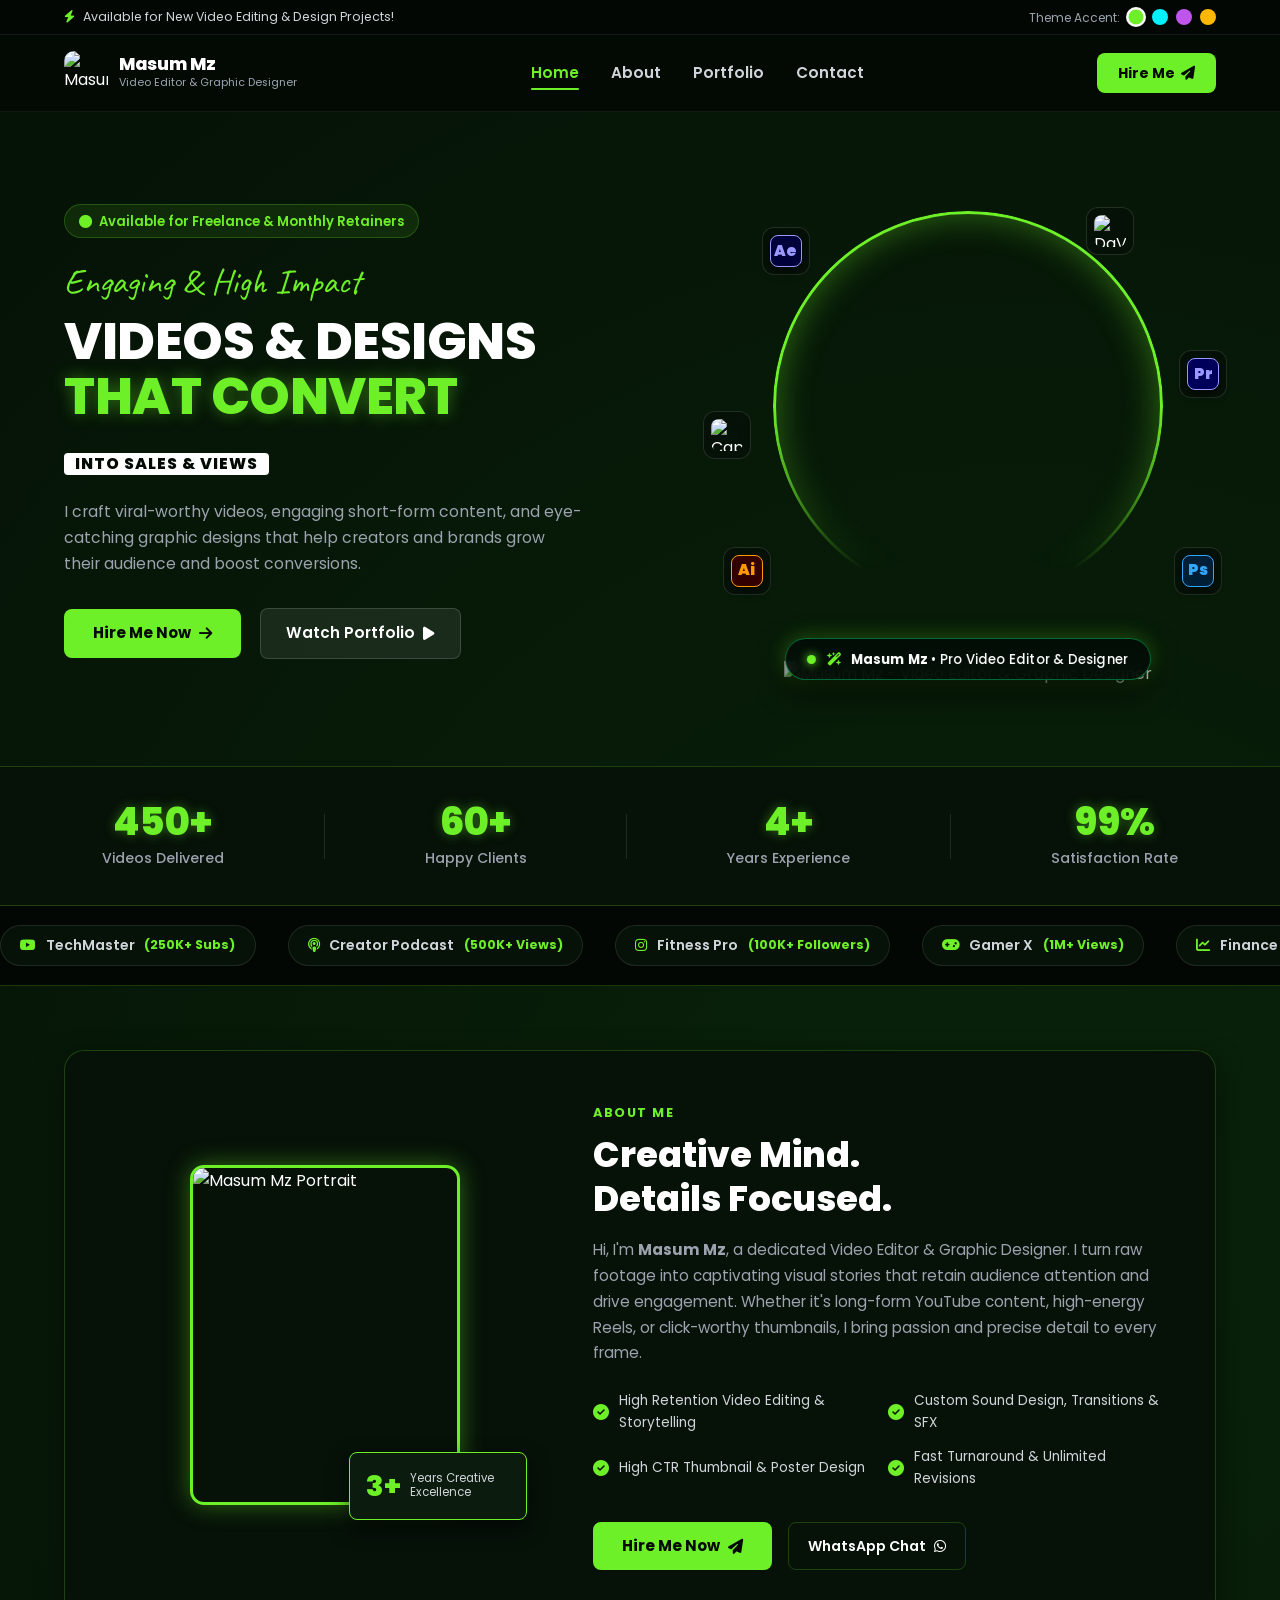
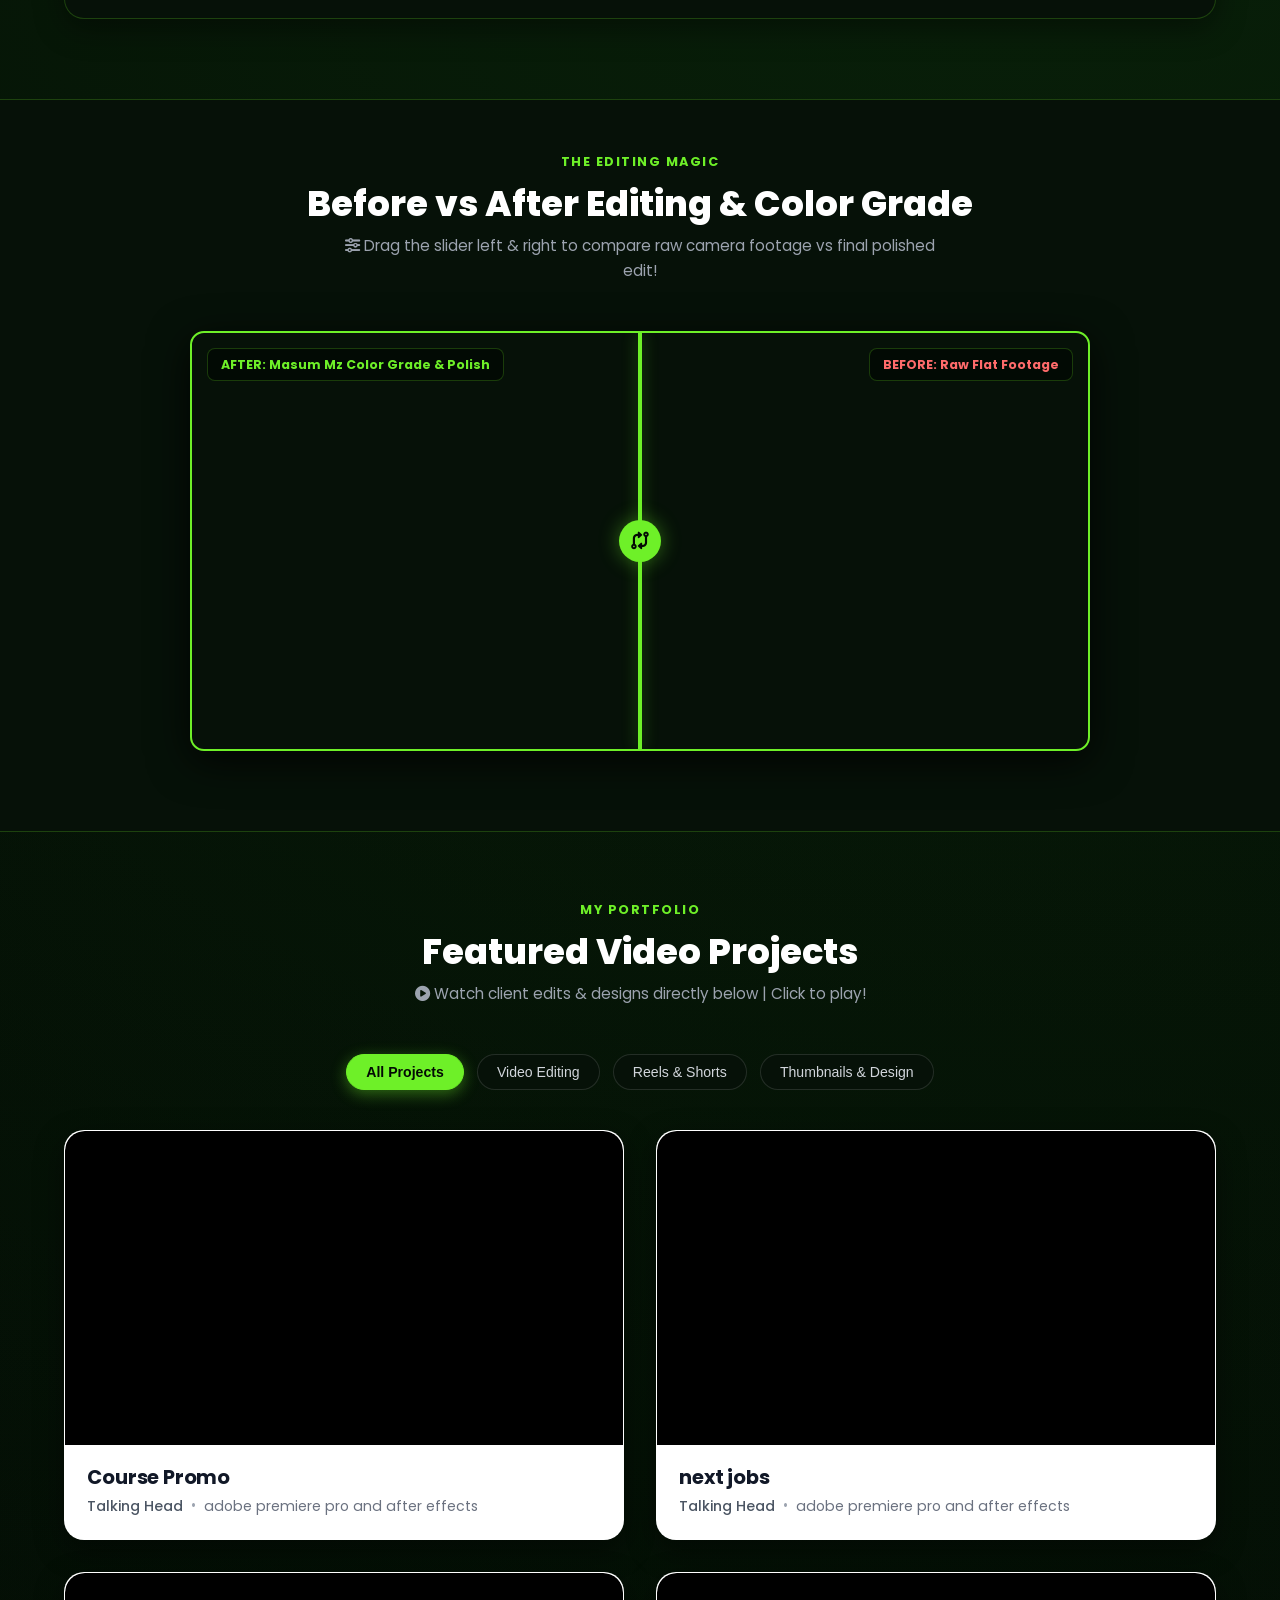
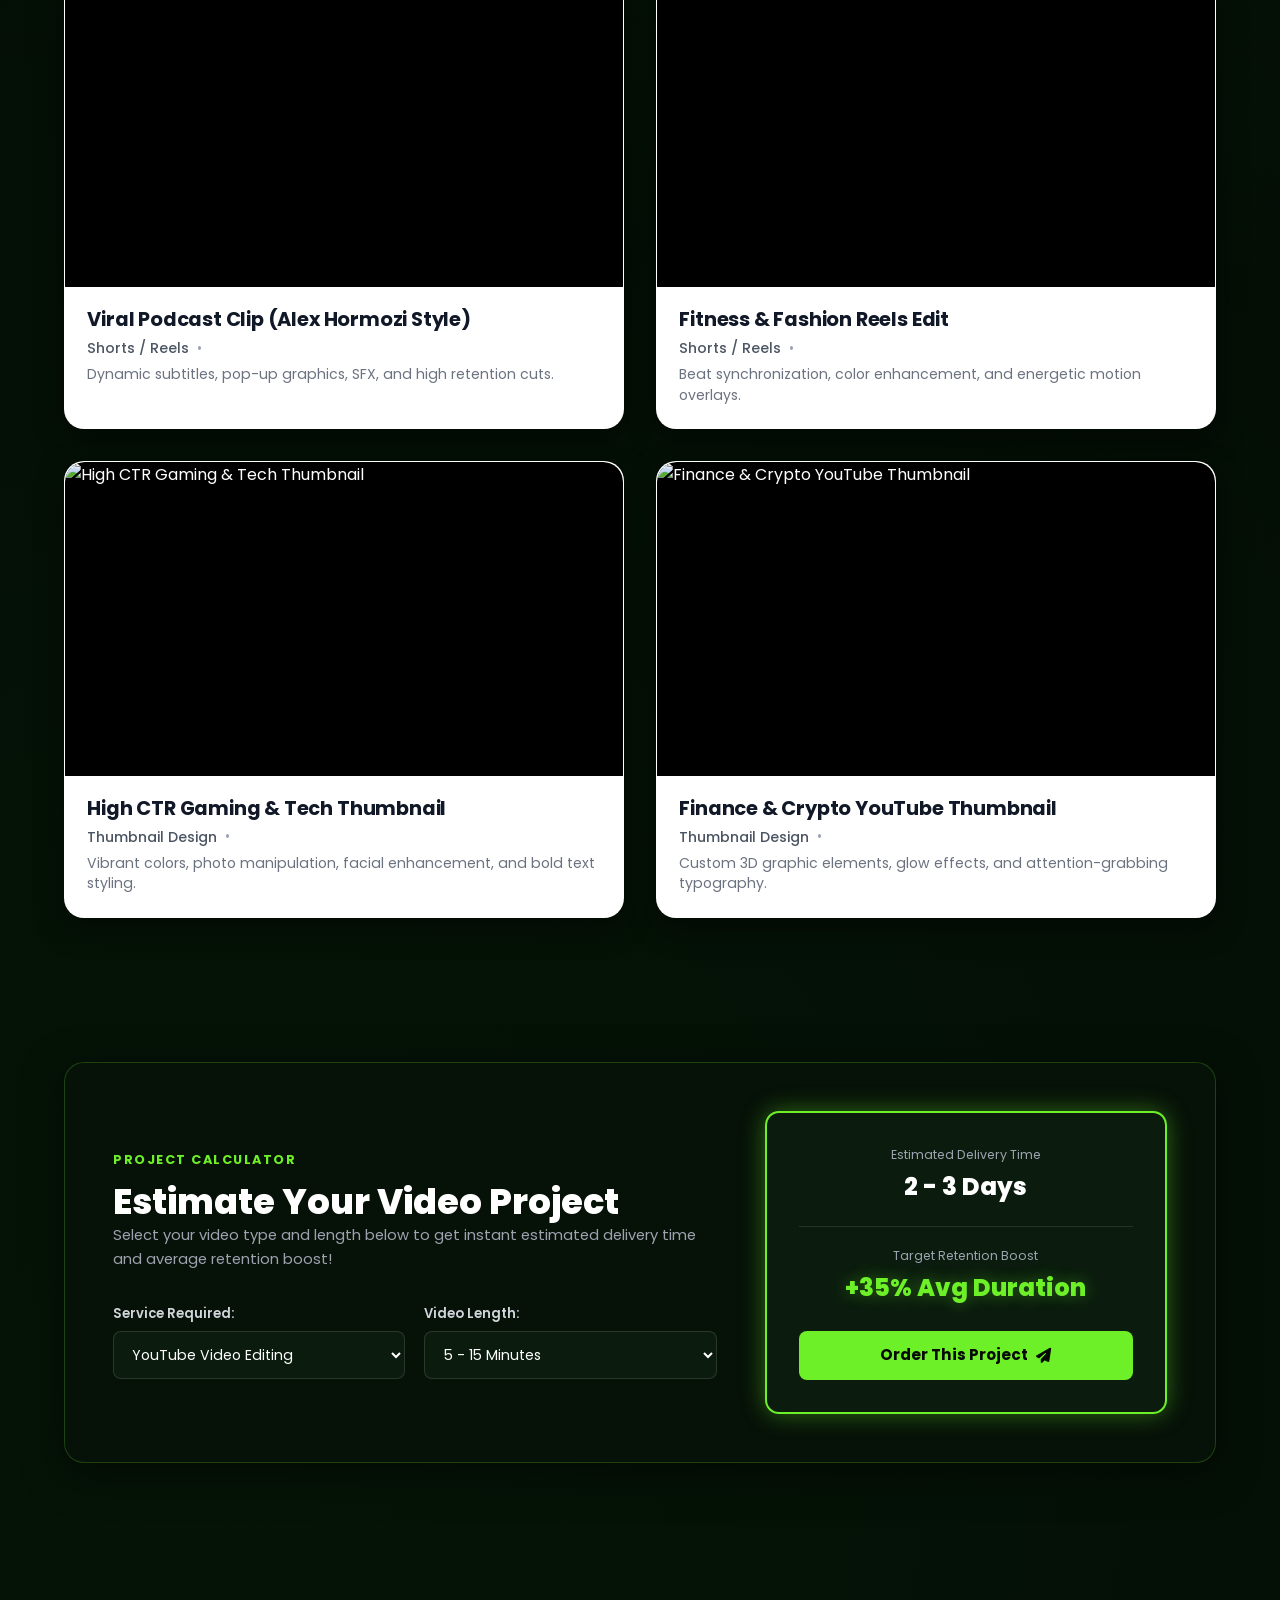
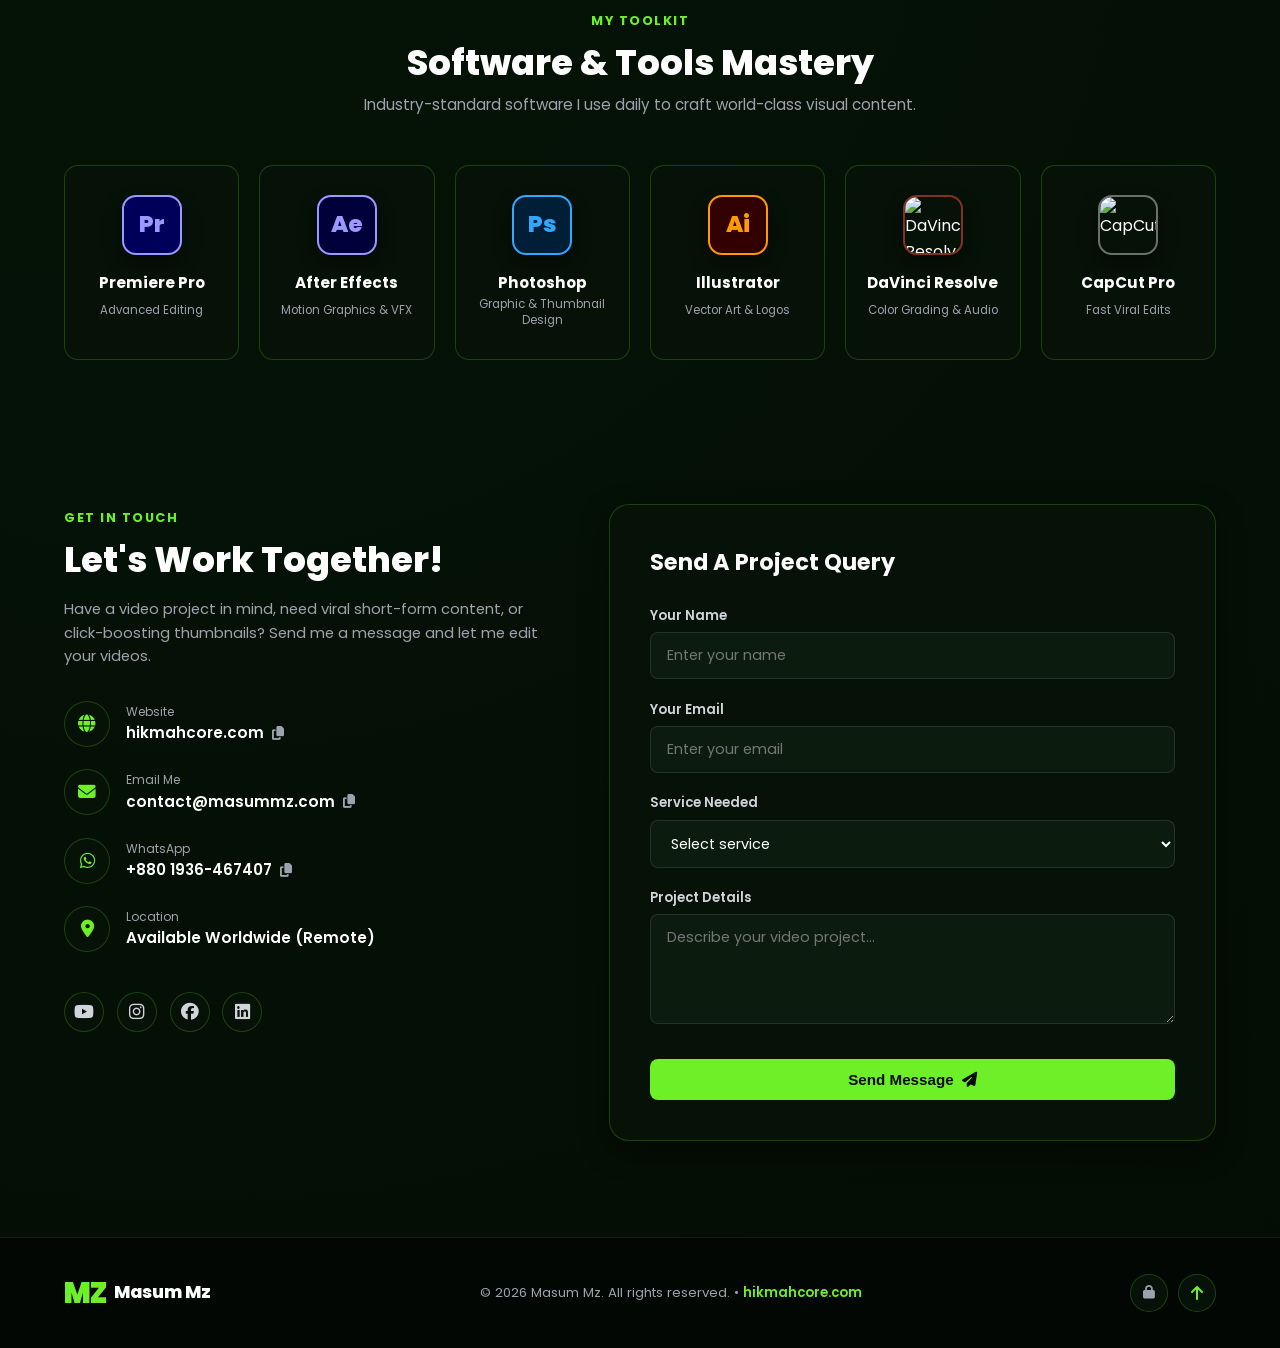
==== public/index.html @ 0ebc9f03 "update(stats): update counter metrics to 450+ videos, 60+ clients, and 4+ years experience" ====
<!DOCTYPE html>
<html lang="en">
<head>
  <meta charset="UTF-8">
  <meta name="viewport" content="width=device-width, initial-scale=1.0">
  <meta name="description" content="Masum Mz - Professional Video Editor & Graphic Designer. High retention YouTube edits, viral Reels & Shorts, Motion Graphics, and High CTR Thumbnails.">
  <meta name="keywords" content="Masum Mz, Video Editor, Graphic Designer, YouTube Video Editing, Reels Editor, Motion Graphics, Thumbnail Design">
  <meta name="author" content="Masum Mz">

  <!-- Open Graph Meta Tags -->
  <link rel="canonical" href="https://hikmahcore.com/">
  <meta property="og:url" content="https://hikmahcore.com/">
  <meta property="og:type" content="website">
  <meta property="og:title" content="Masum Mz | Video Editor & Graphic Designer">
  <meta property="og:description" content="Engaging videos and high-converting designs that boost views and sales. Explore portfolio & hire Masum Mz.">
  <meta property="og:image" content="assets/Website cover photo.jpg">

  <title>Masum Mz | Video Editor & Graphic Designer Portfolio</title>
  <link rel="stylesheet" href="style.css">
  <link rel="stylesheet" href="https://cdn.jsdelivr.net/npm/@fortawesome/fontawesome-free@6.5.1/css/all.min.css">
  <link href="https://fonts.googleapis.com/css2?family=Poppins:wght@300;400;500;600;700;800;900&family=Caveat:wght@600;700&display=swap" rel="stylesheet">
</head>
<body>

  <!-- Top Accent Bar -->
  <div class="top-bar">
    <div class="top-container">
      <span class="top-announcement"><i class="fa-solid fa-bolt"></i> Available for New Video Editing & Design Projects!</span>
      <div class="theme-switcher">
        <span class="theme-label">Theme Accent:</span>
        <button class="theme-dot dot-green active" data-color="green" title="Neon Green"></button>
        <button class="theme-dot dot-cyan" data-color="cyan" title="Cyber Cyan"></button>
        <button class="theme-dot dot-purple" data-color="purple" title="Electric Purple"></button>
        <button class="theme-dot dot-amber" data-color="amber" title="Sunset Gold"></button>
      </div>
    </div>
  </div>

  <!-- Sleek Navigation Bar -->
  <header class="navbar">
    <div class="nav-container">
      <a href="#home" class="logo">
        <img src="assets/Mz Logo 02.png" alt="Masum Mz Logo" class="brand-logo-img">
        <div class="logo-text">
          <span class="brand-name">Masum Mz</span>
          <span class="brand-tag">Video Editor & Graphic Designer</span>
        </div>
      </a>

      <button class="menu-toggle" id="menuToggle" aria-label="Toggle navigation menu">
        <i class="fa-solid fa-bars"></i>
      </button>

      <!-- Navigation Menu Links -->
      <nav class="nav-links" id="navLinks">
        <a href="#home" class="active">Home</a>
        <a href="#about">About</a>
        <a href="#portfolio">Portfolio</a>
        <a href="#contact">Contact</a>
        <a href="#contact" class="hire-btn mobile-hire-btn">Hire Me <i class="fa-solid fa-paper-plane"></i></a>
      </nav>

      <a href="#contact" class="hire-btn desktop-hire-btn">Hire Me <i class="fa-solid fa-paper-plane"></i></a>
    </div>
  </header>

  <!-- Hero Section -->
  <section class="hero" id="home">
    <div class="hero-container">
      <div class="hero-left">
        <div class="hero-badge">
          <i class="fa-solid fa-circle"></i> Available for Freelance & Monthly Retainers
        </div>
        <span class="cursive-sub">Engaging & High Impact</span>
        <h1 class="hero-title">
          VIDEOS & DESIGNS<br>
          <span class="highlight">THAT CONVERT</span><br>
          <span class="sub-badge">INTO SALES & VIEWS</span>
        </h1>
        <p class="hero-desc">
          I craft viral-worthy videos, engaging short-form content, and eye-catching graphic designs that help creators and brands grow their audience and boost conversions.
        </p>

        <div class="hero-cta">
          <a href="#contact" class="primary-btn">Hire Me Now <i class="fa-solid fa-arrow-right"></i></a>
          <a href="#portfolio" class="secondary-btn">Watch Portfolio <i class="fa-solid fa-play"></i></a>
        </div>
      </div>

      <div class="hero-right">
        <div class="hero-img-wrapper">
          <div class="glow-circle"></div>
          <img src="assets/Cover png.png" alt="Masum Mz - Video Editor & Graphic Designer" class="hero-img">

          <!-- Floating Software Icons / Logos -->
          <div class="float-icon icon-pr" title="Adobe Premiere Pro">
            <span class="software-badge badge-pr">Pr</span>
          </div>
          <div class="float-icon icon-ae" title="Adobe After Effects">
            <span class="software-badge badge-ae">Ae</span>
          </div>
          <div class="float-icon icon-ps" title="Adobe Photoshop">
            <span class="software-badge badge-ps">Ps</span>
          </div>
          <div class="float-icon icon-ai" title="Adobe Illustrator">
            <span class="software-badge badge-ai">Ai</span>
          </div>
          <div class="float-icon icon-dv" title="DaVinci Resolve">
            <img src="assets/Da vinci resolve.png" alt="DaVinci Resolve" class="software-logo-img">
          </div>
          <div class="float-icon icon-capcut" title="CapCut Pro">
            <img src="assets/Capcut.png" alt="CapCut" class="software-logo-img">
          </div>

          <!-- Floating Identity / Trust Pill Badge -->
          <div class="hero-floating-pill">
            <span class="live-dot"></span>
            <span class="pill-text"><i class="fa-solid fa-wand-magic-sparkles"></i> <strong>Masum Mz</strong> &bull; Pro Video Editor & Designer</span>
          </div>
        </div>
      </div>
    </div>
  </section>

  <!-- Stats Counter Bar (Re-triggers on scroll) -->
  <section class="stats-bar">
    <div class="stats-container">
      <div class="stat-item">
        <h3 class="stat-number" data-target="450" data-suffix="+">450+</h3>
        <p class="stat-label">Videos Delivered</p>
      </div>
      <div class="stat-divider"></div>
      <div class="stat-item">
        <h3 class="stat-number" data-target="60" data-suffix="+">60+</h3>
        <p class="stat-label">Happy Clients</p>
      </div>
      <div class="stat-divider"></div>
      <div class="stat-item">
        <h3 class="stat-number" data-target="4" data-suffix="+">4+</h3>
        <p class="stat-label">Years Experience</p>
      </div>
      <div class="stat-divider"></div>
      <div class="stat-item">
        <h3 class="stat-number" data-target="99" data-suffix="%">99%</h3>
        <p class="stat-label">Satisfaction Rate</p>
      </div>
    </div>
  </section>

  <!-- Infinite Client Brand Marquee -->
  <section class="brand-marquee-section">
    <div class="marquee-track">
      <div class="marquee-content">
        <div class="brand-pill"><i class="fa-brands fa-youtube"></i> TechMaster <span>(250K+ Subs)</span></div>
        <div class="brand-pill"><i class="fa-solid fa-podcast"></i> Creator Podcast <span>(500K+ Views)</span></div>
        <div class="brand-pill"><i class="fa-brands fa-instagram"></i> Fitness Pro <span>(100K+ Followers)</span></div>
        <div class="brand-pill"><i class="fa-solid fa-gamepad"></i> Gamer X <span>(1M+ Views)</span></div>
        <div class="brand-pill"><i class="fa-solid fa-chart-line"></i> Finance Daily <span>(150K+ Subs)</span></div>
        <div class="brand-pill"><i class="fa-solid fa-building"></i> Brand Commercials <span>(50+ Projects)</span></div>
      </div>
      <div class="marquee-content" aria-hidden="true">
        <div class="brand-pill"><i class="fa-brands fa-youtube"></i> TechMaster <span>(250K+ Subs)</span></div>
        <div class="brand-pill"><i class="fa-solid fa-podcast"></i> Creator Podcast <span>(500K+ Views)</span></div>
        <div class="brand-pill"><i class="fa-brands fa-instagram"></i> Fitness Pro <span>(100K+ Followers)</span></div>
        <div class="brand-pill"><i class="fa-solid fa-gamepad"></i> Gamer X <span>(1M+ Views)</span></div>
        <div class="brand-pill"><i class="fa-solid fa-chart-line"></i> Finance Daily <span>(150K+ Subs)</span></div>
        <div class="brand-pill"><i class="fa-solid fa-building"></i> Brand Commercials <span>(50+ Projects)</span></div>
      </div>
    </div>
  </section>

  <!-- About Section -->
  <section class="about-section" id="about">
    <div class="section-container">
      <div class="about-grid">
        <div class="about-img-box">
          <div class="about-img-frame">
            <img src="assets/your-portrait.jpg" alt="Masum Mz Portrait">
          </div>
          <div class="experience-badge">
            <span class="exp-years">3+</span>
            <span class="exp-text">Years Creative Excellence</span>
          </div>
        </div>

        <div class="about-info">
          <span class="card-badge">ABOUT ME</span>
          <h2 class="section-title">Creative Mind.<br><span class="highlight-text">Details Focused.</span></h2>
          <p class="about-text">
            Hi, I'm <strong>Masum Mz</strong>, a dedicated Video Editor & Graphic Designer. I turn raw footage into captivating visual stories that retain audience attention and drive engagement. Whether it's long-form YouTube content, high-energy Reels, or click-worthy thumbnails, I bring passion and precise detail to every frame.
          </p>

          <div class="about-highlights">
            <div class="highlight-item">
              <i class="fa-solid fa-circle-check"></i>
              <span>High Retention Video Editing & Storytelling</span>
            </div>
            <div class="highlight-item">
              <i class="fa-solid fa-circle-check"></i>
              <span>Custom Sound Design, Transitions & SFX</span>
            </div>
            <div class="highlight-item">
              <i class="fa-solid fa-circle-check"></i>
              <span>High CTR Thumbnail & Poster Design</span>
            </div>
            <div class="highlight-item">
              <i class="fa-solid fa-circle-check"></i>
              <span>Fast Turnaround & Unlimited Revisions</span>
            </div>
          </div>

          <div class="about-actions">
            <a href="#contact" class="primary-btn">Hire Me Now <i class="fa-solid fa-paper-plane"></i></a>
            <a href="https://wa.me/8801936467407?text=Hello%20Masum%20Mz,%20I%20want%20to%20discuss%20a%20video%20project" target="_blank" class="outline-btn">WhatsApp Chat <i class="fa-brands fa-whatsapp"></i></a>
          </div>
        </div>
      </div>
    </div>
  </section>

  <!-- Before vs After Interactive Color Grading Slider -->
  <section class="ba-section" id="before-after">
    <div class="section-container">
      <div class="section-header text-center">
        <span class="card-badge">THE EDITING MAGIC</span>
        <h2 class="section-title">Before vs After Editing & Color Grade</h2>
        <p class="section-subtitle">
          <i class="fa-solid fa-sliders"></i> Drag the slider left & right to compare raw camera footage vs final polished edit!
        </p>
      </div>

      <div class="ba-comparison-wrapper">
        <div class="ba-card">
          <!-- Layer 1: BEFORE (Raw Dull Footage) -->
          <div class="ba-layer ba-before-layer">
            <video src="https://assets.mixkit.co/videos/preview/mixkit-working-on-a-video-editing-software-41618-large.mp4" autoplay loop muted playsinline class="ba-video raw-filter"></video>
            <span class="ba-label label-before">BEFORE: Raw Flat Footage</span>
          </div>

          <!-- Layer 2: AFTER (Granded & SFX Enhanced) -->
          <div class="ba-layer ba-after-layer" id="baAfterLayer">
            <video src="https://assets.mixkit.co/videos/preview/mixkit-working-on-a-video-editing-software-41618-large.mp4" autoplay loop muted playsinline class="ba-video vivid-filter"></video>
            <span class="ba-label label-after">AFTER: Masum Mz Color Grade & Polish</span>
          </div>

          <!-- Slider Controls -->
          <div class="ba-handle" id="baHandle">
            <div class="ba-line"></div>
            <div class="ba-circle"><i class="fa-solid fa-code-compare"></i></div>
          </div>
          <input type="range" min="0" max="100" value="50" class="ba-slider-input" id="baSlider" aria-label="Before and After comparison slider">
        </div>
      </div>
    </div>
  </section>


  <!-- Portfolio Section -->
  <section class="portfolio-section" id="portfolio">
    <div class="section-container">
      <div class="section-header text-center">
        <span class="card-badge">MY PORTFOLIO</span>
        <h2 class="section-title">Featured Video Projects</h2>
        <p class="section-subtitle">
          <i class="fa-solid fa-circle-play"></i> Watch client edits & designs directly below | Click to play!
        </p>
      </div>

      <!-- Category Filter Buttons -->
      <div class="filter-container">
        <button class="filter-btn active" data-filter="all">All Projects</button>
        <button class="filter-btn" data-filter="video">Video Editing</button>
        <button class="filter-btn" data-filter="shorts">Reels & Shorts</button>
        <button class="filter-btn" data-filter="thumbnail">Thumbnails & Design</button>
      </div>

      <!-- Portfolio Grid -->
      <div class="portfolio-grid">
        <div class="portfolio-card" data-category="video" data-id="proj_1" data-media-type="video">
          <div class="portfolio-media">
            <iframe src="https://www.youtube.com/embed/ScMzIvxBSi4?rel=0" title="Course Promo" frameborder="0" allow="accelerometer; autoplay; clipboard-write; encrypted-media; gyroscope; picture-in-picture; web-share" allowfullscreen loading="lazy"></iframe>
          </div>
          <div class="portfolio-info">
            <h3>Course Promo</h3>
            <p class="portfolio-meta"><span class="meta-cat">Talking Head</span> <span class="meta-dot">•</span> <span class="meta-desc">adobe premiere pro and after effects</span></p>
          </div>
        </div>

        <div class="portfolio-card" data-category="video" data-id="proj_2" data-media-type="video">
          <div class="portfolio-media">
            <iframe src="https://www.youtube.com/embed/L_LUpnjgPso?rel=0" title="next jobs" frameborder="0" allow="accelerometer; autoplay; clipboard-write; encrypted-media; gyroscope; picture-in-picture; web-share" allowfullscreen loading="lazy"></iframe>
          </div>
          <div class="portfolio-info">
            <h3>next jobs</h3>
            <p class="portfolio-meta"><span class="meta-cat">Talking Head</span> <span class="meta-dot">•</span> <span class="meta-desc">adobe premiere pro and after effects</span></p>
          </div>
        </div>

        <div class="portfolio-card" data-category="shorts" data-id="proj_3" data-media-type="video">
          <div class="portfolio-media">
            <iframe src="https://www.youtube.com/embed/50_uA3P4h5M?rel=0" title="Viral Podcast Clip (Alex Hormozi Style)" frameborder="0" allow="accelerometer; autoplay; clipboard-write; encrypted-media; gyroscope; picture-in-picture; web-share" allowfullscreen loading="lazy"></iframe>
          </div>
          <div class="portfolio-info">
            <h3>Viral Podcast Clip (Alex Hormozi Style)</h3>
            <p class="portfolio-meta"><span class="meta-cat">Shorts / Reels</span> <span class="meta-dot">•</span> <span class="meta-desc">Dynamic subtitles, pop-up graphics, SFX, and high retention cuts.</span></p>
          </div>
        </div>

        <div class="portfolio-card" data-category="shorts" data-id="proj_4" data-media-type="video">
          <div class="portfolio-media">
            <iframe src="https://www.youtube.com/embed/aqz-KE-bpKQ?rel=0" title="Fitness & Fashion Reels Edit" frameborder="0" allow="accelerometer; autoplay; clipboard-write; encrypted-media; gyroscope; picture-in-picture; web-share" allowfullscreen loading="lazy"></iframe>
          </div>
          <div class="portfolio-info">
            <h3>Fitness & Fashion Reels Edit</h3>
            <p class="portfolio-meta"><span class="meta-cat">Shorts / Reels</span> <span class="meta-dot">•</span> <span class="meta-desc">Beat synchronization, color enhancement, and energetic motion overlays.</span></p>
          </div>
        </div>

        <div class="portfolio-card" data-category="thumbnail" data-id="proj_5" data-media-type="image">
          <div class="portfolio-media">
            <img src="https://images.unsplash.com/photo-1542751371-adc38448a05e?auto=format&fit=crop&w=1200&q=80" alt="High CTR Gaming & Tech Thumbnail" class="portfolio-card-img" loading="lazy">
          </div>
          <div class="portfolio-info">
            <h3>High CTR Gaming & Tech Thumbnail</h3>
            <p class="portfolio-meta"><span class="meta-cat">Thumbnail Design</span> <span class="meta-dot">•</span> <span class="meta-desc">Vibrant colors, photo manipulation, facial enhancement, and bold text styling.</span></p>
          </div>
        </div>

        <div class="portfolio-card" data-category="thumbnail" data-id="proj_6" data-media-type="image">
          <div class="portfolio-media">
            <img src="https://images.unsplash.com/photo-1621416894569-0f39ed31d247?auto=format&fit=crop&w=1200&q=80" alt="Finance & Crypto YouTube Thumbnail" class="portfolio-card-img" loading="lazy">
          </div>
          <div class="portfolio-info">
            <h3>Finance & Crypto YouTube Thumbnail</h3>
            <p class="portfolio-meta"><span class="meta-cat">Thumbnail Design</span> <span class="meta-dot">•</span> <span class="meta-desc">Custom 3D graphic elements, glow effects, and attention-grabbing typography.</span></p>
          </div>
        </div>
      </div>
    </div>
  </section>

  <!-- Project Estimator Calculator -->
  <section class="estimator-section" id="estimator">
    <div class="section-container">
      <div class="estimator-box">
        <div class="estimator-left">
          <span class="card-badge">PROJECT CALCULATOR</span>
          <h2 class="section-title">Estimate Your Video Project</h2>
          <p class="estimator-desc">
            Select your video type and length below to get instant estimated delivery time and average retention boost!
          </p>

          <div class="estimator-inputs">
            <div class="est-group">
              <label for="estType">Service Required:</label>
              <select id="estType">
                <option value="shorts">Reels / Shorts / TikTok Edit</option>
                <option value="youtube" selected>YouTube Video Editing</option>
                <option value="motion">Motion Graphics & Visual FX</option>
              </select>
            </div>

            <div class="est-group">
              <label for="estLength">Video Length:</label>
              <select id="estLength">
                <option value="short">Under 5 Minutes</option>
                <option value="medium" selected>5 - 15 Minutes</option>
                <option value="long">15 - 30 Minutes</option>
              </select>
            </div>
          </div>
        </div>

        <div class="estimator-right">
          <div class="est-result-card">
            <div class="est-stat">
              <span class="est-label">Estimated Delivery Time</span>
              <h3 class="est-val" id="outTime">2 - 3 Days</h3>
            </div>
            <div class="est-divider"></div>
            <div class="est-stat">
              <span class="est-label">Target Retention Boost</span>
              <h3 class="est-val highlight" id="outRetention">+35% Avg Duration</h3>
            </div>
            <a href="#contact" class="primary-btn est-order-btn">Order This Project <i class="fa-solid fa-paper-plane"></i></a>
          </div>
        </div>
      </div>
    </div>
  </section>

  <!-- Software & Tools Section -->
  <section class="tools-section">
    <div class="section-container">
      <div class="section-header text-center">
        <span class="card-badge">MY TOOLKIT</span>
        <h2 class="section-title">Software & Tools Mastery</h2>
        <p class="section-subtitle">Industry-standard software I use daily to craft world-class visual content.</p>
      </div>

      <div class="tools-grid">
        <div class="tool-card card-pr">
          <div class="tool-icon-box"><span class="software-badge badge-pr">Pr</span></div>
          <h3>Premiere Pro</h3>
          <span class="tool-level">Advanced Editing</span>
        </div>

        <div class="tool-card card-ae">
          <div class="tool-icon-box"><span class="software-badge badge-ae">Ae</span></div>
          <h3>After Effects</h3>
          <span class="tool-level">Motion Graphics & VFX</span>
        </div>

        <div class="tool-card card-ps">
          <div class="tool-icon-box"><span class="software-badge badge-ps">Ps</span></div>
          <h3>Photoshop</h3>
          <span class="tool-level">Graphic & Thumbnail Design</span>
        </div>

        <div class="tool-card card-ai">
          <div class="tool-icon-box"><span class="software-badge badge-ai">Ai</span></div>
          <h3>Illustrator</h3>
          <span class="tool-level">Vector Art & Logos</span>
        </div>

        <div class="tool-card card-dv">
          <div class="tool-icon-box"><img src="assets/Da vinci resolve.png" alt="DaVinci Resolve" class="software-logo-img"></div>
          <h3>DaVinci Resolve</h3>
          <span class="tool-level">Color Grading & Audio</span>
        </div>

        <div class="tool-card card-capcut">
          <div class="tool-icon-box"><img src="assets/Capcut.png" alt="CapCut" class="software-logo-img"></div>
          <h3>CapCut Pro</h3>
          <span class="tool-level">Fast Viral Edits</span>
        </div>
      </div>
    </div>
  </section>

  <!-- Contact Section -->
  <section class="contact-section" id="contact">
    <div class="section-container">
      <div class="contact-grid">
        <div class="contact-info">
          <span class="card-badge">GET IN TOUCH</span>
          <h2 class="section-title">Let's Work Together!</h2>
          <p class="contact-desc">
            Have a video project in mind, need viral short-form content, or click-boosting thumbnails? Send me a message and let me edit your videos.
          </p>

          <div class="contact-details">
            <div class="contact-item">
              <div class="icon-circle"><i class="fa-solid fa-globe"></i></div>
              <div>
                <span class="contact-label">Website</span>
                <p class="contact-val">
                  <a href="https://hikmahcore.com" target="_blank" rel="noopener">hikmahcore.com</a>
                  <button class="copy-btn" data-copy="https://hikmahcore.com" title="Copy Website"><i class="fa-solid fa-copy"></i></button>
                </p>
              </div>
            </div>

            <div class="contact-item">
              <div class="icon-circle"><i class="fa-solid fa-envelope"></i></div>
              <div>
                <span class="contact-label">Email Me</span>
                <p class="contact-val">
                  contact@masummz.com
                  <button class="copy-btn" data-copy="contact@masummz.com" title="Copy Email"><i class="fa-solid fa-copy"></i></button>
                </p>
              </div>
            </div>

            <div class="contact-item">
              <div class="icon-circle"><i class="fa-brands fa-whatsapp"></i></div>
              <div>
                <span class="contact-label">WhatsApp</span>
                <p class="contact-val">
                  <a href="https://wa.me/8801936467407" target="_blank">+880 1936-467407</a>
                  <button class="copy-btn" data-copy="+8801936467407" title="Copy Phone"><i class="fa-solid fa-copy"></i></button>
                </p>
              </div>
            </div>

            <div class="contact-item">
              <div class="icon-circle"><i class="fa-solid fa-location-dot"></i></div>
              <div>
                <span class="contact-label">Location</span>
                <p class="contact-val">Available Worldwide (Remote)</p>
              </div>
            </div>
          </div>

          <div class="social-links">
            <a href="https://www.youtube.com/@Masum-Mz" target="_blank" aria-label="YouTube"><i class="fa-brands fa-youtube"></i></a>
            <a href="https://www.instagram.com/masum.mz00/" target="_blank" aria-label="Instagram"><i class="fa-brands fa-instagram"></i></a>
            <a href="https://www.facebook.com/Masum.Mz00" target="_blank" aria-label="Facebook"><i class="fa-brands fa-facebook"></i></a>
            <a href="https://www.linkedin.com/in/masum-mz/" target="_blank" aria-label="LinkedIn"><i class="fa-brands fa-linkedin"></i></a>
          </div>
        </div>

        <div class="contact-form-box">
          <h3>Send A Project Query</h3>
          <div id="formSuccess" class="form-success" style="display: none;">
            <i class="fa-solid fa-circle-check"></i> Thank you! Your message has been sent successfully.
          </div>
          <form id="contactForm">
            <div class="form-group">
              <label for="name">Your Name</label>
              <input type="text" id="name" placeholder="Enter your name" required>
            </div>

            <div class="form-group">
              <label for="email">Your Email</label>
              <input type="email" id="email" placeholder="Enter your email" required>
            </div>

            <div class="form-group">
              <label for="service">Service Needed</label>
              <select id="service" required>
                <option value="" disabled selected>Select service</option>
                <option value="video">YouTube Video Editing</option>
                <option value="shorts">Reels & Shorts Editing</option>
                <option value="motion">Motion Graphics</option>
                <option value="thumbnail">Thumbnail & Graphic Design</option>
                <option value="retainer">Monthly Retainer</option>
              </select>
            </div>

            <div class="form-group">
              <label for="message">Project Details</label>
              <textarea id="message" rows="4" placeholder="Describe your video project..." required></textarea>
            </div>

            <button type="submit" class="primary-btn submit-btn">
              Send Message <i class="fa-solid fa-paper-plane"></i>
            </button>
          </form>
        </div>
      </div>
    </div>
  </section>

  <!-- Interactive Portfolio Enlarged Media Popup Modal -->
  <div class="portfolio-modal" id="portfolioModal" aria-hidden="true">
    <div class="modal-content">
      <button class="modal-close" id="modalClose" aria-label="Close modal">&times;</button>
      <span class="card-badge" id="modalCategory">CATEGORY</span>
      <h2 id="modalTitle">Project Title</h2>
      <div class="modal-media-container" id="modalMediaContainer">
        <!-- Enlarged Video Player Loaded Dynamically -->
      </div>
      <p id="modalDesc">Project description goes here...</p>
      <div class="modal-actions">
        <a href="#contact" class="primary-btn modal-hire-btn">Hire For Similar Video <i class="fa-solid fa-paper-plane"></i></a>
      </div>
    </div>
  </div>

  <!-- Footer -->
  <footer class="footer">
    <div class="footer-container">
      <div class="footer-logo">
        <span class="logo-symbol">MZ</span>
        <span class="brand-name">Masum Mz</span>
      </div>
      <p class="copyright">&copy; 2026 Masum Mz. All rights reserved. &bull; <a href="https://hikmahcore.com" target="_blank" rel="noopener" class="footer-site-link">hikmahcore.com</a></p>
      <div class="footer-actions">
        <a href="admin/" class="admin-link-btn" title="Admin Portal" aria-label="Admin Portal">
          <i class="fa-solid fa-lock"></i>
        </a>
        <a href="#home" class="back-to-top" aria-label="Back to top">
          <i class="fa-solid fa-arrow-up"></i>
        </a>
      </div>
    </div>
  </footer>

  <script src="script.js"></script>
</body>
</html>
---- public/style.css ----
/* ==========================================================================
   Masum Mz Portfolio - Modern, Responsive & Video-Interactive Stylesheet
   ========================================================================== */

:root {
  --primary-green: #6ef028;
  --primary-hover: #8ced34;
  --dark-bg: #030a04;
  --card-bg: #061108;
  --card-inner: #0b1c0e;
  --card-border: rgba(110, 240, 40, 0.22);
  --glow-color: rgba(110, 240, 40, 0.4);
  --text-main: #ffffff;
  --text-muted: #9ca3af;
  --text-sub: #d1d5db;
  --font-main: 'Poppins', sans-serif;
  --font-cursive: 'Caveat', cursive;
  --transition-fast: 0.25s ease;
  --transition-normal: 0.35s ease;
  --border-radius-sm: 8px;
  --border-radius-md: 14px;
  --border-radius-lg: 20px;
}

/* Reset & Base */
* {
  margin: 0;
  padding: 0;
  box-sizing: border-box;
}

html {
  scroll-behavior: smooth;
}

body {
  font-family: var(--font-main);
  background-color: var(--dark-bg);
  background-image:
    radial-gradient(circle at 80% 20%, rgba(20, 80, 20, 0.35), transparent 45%),
    radial-gradient(circle at 15% 75%, rgba(10, 50, 15, 0.25), transparent 55%);
  color: var(--text-main);
  line-height: 1.6;
  overflow-x: hidden;
}

/* Custom Scrollbar */
::-webkit-scrollbar {
  width: 100px;
  width: 10px;
}
::-webkit-scrollbar-track {
  background: var(--dark-bg);
}
::-webkit-scrollbar-thumb {
  background: #15381a;
  border-radius: 5px;
}
::-webkit-scrollbar-thumb:hover {
  background: var(--primary-green);
}

/* Base Helpers */
a {
  text-decoration: none;
  color: inherit;
}

ul {
  list-style: none;
}

.highlight {
  color: var(--primary-green);
  text-shadow: 0 0 16px var(--glow-color);
}

.highlight-text {
  color: var(--text-main);
}

.card-badge {
  display: inline-block;
  color: var(--primary-green);
  font-size: 0.8rem;
  font-weight: 700;
  letter-spacing: 1.5px;
  text-transform: uppercase;
  margin-bottom: 0.4rem;
}

.section-container {
  max-width: 1200px;
  margin: 0 auto;
  padding: 0 1.5rem;
}

.text-center {
  text-align: center;
}

.section-header {
  margin-bottom: 3rem;
}

.section-title {
  font-size: 2.2rem;
  font-weight: 800;
  line-height: 1.25;
  margin-top: 0.2rem;
}

.section-subtitle {
  color: var(--text-muted);
  font-size: 0.95rem;
  margin-top: 0.5rem;
  max-width: 620px;
  margin-left: auto;
  margin-right: auto;
}

/* Software Brand Badge Styles */
.software-badge {
  display: inline-flex;
  align-items: center;
  justify-content: center;
  font-weight: 900;
  border-radius: 8px;
  width: 32px;
  height: 32px;
  font-size: 0.95rem;
  box-shadow: 0 4px 10px rgba(0, 0, 0, 0.5);
  user-select: none;
}

.badge-pr { background-color: #00005b; color: #9999ff; border: 1.5px solid #9999ff; }
.badge-ae { background-color: #00003b; color: #9999ff; border: 1.5px solid #9999ff; }
.badge-ps { background-color: #001e36; color: #31a8ff; border: 1.5px solid #31a8ff; }
.badge-ai { background-color: #330000; color: #ff9a00; border: 1.5px solid #ff9a00; }
.badge-dv { background-color: #1a0500; color: #ff5533; border: 1.5px solid #ff5533; }
.badge-capcut { background-color: #111111; color: #ffffff; border: 1.5px solid #ffffff; }

/* Top Announcement & Theme Switcher */
.top-bar {
  background-color: #020703;
  border-bottom: 1px solid rgba(255, 255, 255, 0.08);
  font-size: 0.78rem;
  padding: 0.45rem 0;
  color: var(--text-sub);
}

.top-container {
  max-width: 1200px;
  margin: 0 auto;
  padding: 0 1.5rem;
  display: flex;
  align-items: center;
  justify-content: space-between;
  flex-wrap: wrap;
  gap: 0.5rem;
}

.top-announcement i {
  color: var(--primary-green);
  margin-right: 0.3rem;
}

.theme-switcher {
  display: flex;
  align-items: center;
  gap: 0.5rem;
}

.theme-label {
  font-size: 0.75rem;
  color: var(--text-muted);
}

.theme-dot {
  width: 16px;
  height: 16px;
  border-radius: 50%;
  border: 2px solid transparent;
  cursor: pointer;
  transition: transform var(--transition-fast);
}

.theme-dot:hover, .theme-dot.active {
  transform: scale(1.25);
  border-color: #ffffff;
}

.dot-green { background-color: #6ef028; }
.dot-cyan { background-color: #00f2fe; }
.dot-purple { background-color: #bf55ec; }
.dot-amber { background-color: #ffb703; }

/* Buttons */
.primary-btn {
  background-color: var(--primary-green);
  color: #030a04;
  font-size: 0.95rem;
  font-weight: 700;
  padding: 0.75rem 1.8rem;
  border-radius: var(--border-radius-sm);
  display: inline-flex;
  align-items: center;
  gap: 0.5rem;
  transition: transform var(--transition-fast), background-color var(--transition-fast), box-shadow var(--transition-fast);
  border: none;
  cursor: pointer;
}

.primary-btn:hover {
  background-color: var(--primary-hover);
  transform: translateY(-3px);
  box-shadow: 0 8px 20px var(--glow-color);
}

.secondary-btn {
  background-color: rgba(255, 255, 255, 0.08);
  color: var(--text-main);
  font-size: 0.95rem;
  font-weight: 600;
  padding: 0.75rem 1.6rem;
  border-radius: var(--border-radius-sm);
  display: inline-flex;
  align-items: center;
  gap: 0.5rem;
  border: 1px solid rgba(255, 255, 255, 0.15);
  transition: all var(--transition-fast);
}

.secondary-btn:hover {
  background-color: rgba(255, 255, 255, 0.15);
  border-color: var(--primary-green);
  color: var(--primary-green);
  transform: translateY(-3px);
}

.outline-btn {
  display: inline-flex;
  align-items: center;
  gap: 0.5rem;
  border: 1px solid var(--card-border);
  color: var(--text-main);
  font-size: 0.88rem;
  font-weight: 600;
  padding: 0.65rem 1.2rem;
  border-radius: var(--border-radius-sm);
  transition: all var(--transition-fast);
}

.outline-btn:hover {
  border-color: var(--primary-green);
  color: var(--primary-green);
  background-color: rgba(110, 240, 40, 0.08);
}

/* Navbar */
.navbar {
  position: sticky;
  top: 0;
  z-index: 1000;
  background-color: rgba(3, 10, 4, 0.88);
  backdrop-filter: blur(12px);
  -webkit-backdrop-filter: blur(12px);
  border-bottom: 1px solid rgba(255, 255, 255, 0.06);
  padding: 1rem 0;
  transition: all var(--transition-fast);
}

.navbar.scrolled {
  background-color: rgba(3, 10, 4, 0.96);
  box-shadow: 0 4px 20px rgba(0, 0, 0, 0.6);
  border-bottom-color: var(--card-border);
}

.nav-container {
  max-width: 1200px;
  margin: 0 auto;
  padding: 0 1.5rem;
  display: flex;
  align-items: center;
  justify-content: space-between;
}

.logo {
  display: flex;
  align-items: center;
  gap: 0.7rem;
}

.brand-logo-img {
  width: 44px;
  height: 44px;
  object-fit: contain;
  border-radius: 10px;
}

.software-logo-img {
  width: 100%;
  height: 100%;
  object-fit: contain;
}

.logo-symbol {
  font-size: 1.8rem;
  font-weight: 900;
  color: var(--primary-green);
  letter-spacing: -1px;
}

.logo-text {
  display: flex;
  flex-direction: column;
}

.brand-name {
  font-size: 1.1rem;
  font-weight: 800;
  line-height: 1.1;
}

.brand-tag {
  font-size: 0.68rem;
  color: var(--text-muted);
}

.nav-links {
  display: flex;
  align-items: center;
  gap: 2rem;
}

.nav-links a {
  font-size: 0.95rem;
  font-weight: 600;
  color: var(--text-sub);
  transition: color var(--transition-fast);
  position: relative;
  padding: 0.3rem 0;
}

.nav-links a:hover,
.nav-links a.active {
  color: var(--primary-green);
}

.nav-links a.active::after {
  content: '';
  position: absolute;
  bottom: 0;
  left: 0;
  width: 100%;
  height: 2px;
  background-color: var(--primary-green);
  border-radius: 2px;
}

.hire-btn {
  background-color: var(--primary-green);
  color: #030a04;
  font-weight: 700;
  padding: 0.55rem 1.3rem;
  border-radius: var(--border-radius-sm);
  font-size: 0.88rem;
  display: inline-flex;
  align-items: center;
  gap: 0.4rem;
  transition: all var(--transition-fast);
}

.hire-btn:hover {
  background-color: var(--primary-hover);
  box-shadow: 0 4px 15px var(--glow-color);
}

.menu-toggle {
  display: none;
  background: none;
  border: none;
  color: var(--text-main);
  font-size: 1.5rem;
  cursor: pointer;
}

.mobile-hire-btn {
  display: none;
}

/* Hero Section */
.hero {
  padding: 4rem 0 5rem;
  position: relative;
}

.hero-container {
  max-width: 1200px;
  margin: 0 auto;
  padding: 0 1.5rem;
  display: grid;
  grid-template-columns: 1.1fr 0.9fr;
  gap: 3rem;
  align-items: center;
}

.hero-badge {
  display: inline-flex;
  align-items: center;
  gap: 0.4rem;
  background-color: rgba(110, 240, 40, 0.1);
  border: 1px solid var(--card-border);
  color: var(--primary-green);
  padding: 0.35rem 0.9rem;
  border-radius: 30px;
  font-size: 0.82rem;
  font-weight: 600;
  margin-bottom: 1rem;
}

.cursive-sub {
  font-family: var(--font-cursive);
  font-size: 2.2rem;
  color: var(--primary-green);
  display: block;
}

.hero-title {
  font-size: 3.2rem;
  line-height: 1.08;
  font-weight: 800;
  margin: 0.2rem 0 1.2rem;
  letter-spacing: -0.5px;
}

.sub-badge {
  font-size: 1rem;
  background-color: #ffffff;
  color: var(--dark-bg);
  padding: 0.15rem 0.7rem;
  border-radius: 4px;
  letter-spacing: 1px;
  display: inline-block;
  margin-top: 0.3rem;
}

.hero-desc {
  font-size: 0.98rem;
  color: var(--text-muted);
  line-height: 1.65;
  margin-bottom: 2rem;
  max-width: 520px;
}

.hero-cta {
  display: flex;
  align-items: center;
  gap: 1.2rem;
  flex-wrap: wrap;
}

/* Hero Right Visuals */
.hero-right {
  display: flex;
  justify-content: center;
  align-items: center;
  position: relative;
}

.hero-img-wrapper {
  position: relative;
  width: 490px;
  height: 510px;
  display: flex;
  align-items: center;
  justify-content: center;
}

.glow-circle {
  position: absolute;
  width: 390px;
  height: 390px;
  top: 35px;
  border-radius: 50%;
  border: 3px solid var(--primary-green);
  box-shadow: 0 0 55px var(--glow-color), inset 0 0 35px var(--glow-color);
  animation: pulseGlow 4s infinite ease-in-out;
  z-index: 1;
  -webkit-mask-image: linear-gradient(to bottom, #000 50%, rgba(0, 0, 0, 0.6) 72%, transparent 92%);
  mask-image: linear-gradient(to bottom, #000 50%, rgba(0, 0, 0, 0.6) 72%, transparent 92%);
}

@keyframes pulseGlow {
  0%, 100% {
    transform: scale(1);
  }
  50% {
    transform: scale(1.02);
  }
}

.hero-img {
  position: absolute;
  bottom: 0;
  max-width: 106%;
  max-height: 104%;
  object-fit: contain;
  z-index: 2;
  filter: drop-shadow(0 20px 40px rgba(0, 0, 0, 0.95));
  -webkit-mask-image: linear-gradient(to bottom, #000 85%, rgba(0, 0, 0, 0.8) 92%, transparent 100%);
  mask-image: linear-gradient(to bottom, #000 85%, rgba(0, 0, 0, 0.8) 92%, transparent 100%);
}

/* Floating Identity / Trust Pill Badge (Anchors portrait bottom seamlessly) */
.hero-floating-pill {
  position: absolute;
  bottom: 6px;
  left: 50%;
  transform: translateX(-50%);
  background: rgba(3, 14, 6, 0.92);
  border: 1px solid rgba(0, 255, 136, 0.38);
  box-shadow: 0 10px 30px rgba(0, 0, 0, 0.85), 0 0 20px var(--glow-color);
  backdrop-filter: blur(14px);
  padding: 0.6rem 1.35rem;
  border-radius: 50px;
  display: flex;
  align-items: center;
  gap: 0.7rem;
  z-index: 5;
  white-space: nowrap;
  font-size: 0.83rem;
  color: var(--text-main);
  animation: pillFloat 4s infinite ease-in-out;
}

.hero-floating-pill .live-dot {
  width: 9px;
  height: 9px;
  background-color: var(--primary-green);
  border-radius: 50%;
  box-shadow: 0 0 10px var(--primary-green);
  animation: pulseDot 2s infinite ease-in-out;
  flex-shrink: 0;
}

.hero-floating-pill .pill-text {
  font-weight: 500;
  letter-spacing: 0.2px;
}

.hero-floating-pill .pill-text strong {
  color: var(--text-main);
  font-weight: 700;
}

.hero-floating-pill .pill-text i {
  color: var(--primary-green);
  margin-right: 0.3rem;
}

@keyframes pillFloat {
  0%, 100% {
    transform: translateX(-50%) translateY(0);
  }
  50% {
    transform: translateX(-50%) translateY(-6px);
  }
}

@keyframes pulseDot {
  0%, 100% {
    transform: scale(1);
    opacity: 1;
  }
  50% {
    transform: scale(1.3);
    opacity: 0.55;
  }
}

.float-icon {
  position: absolute;
  width: 48px;
  height: 48px;
  border-radius: 12px;
  background-color: rgba(6, 17, 8, 0.85);
  border: 1px solid rgba(255, 255, 255, 0.12);
  z-index: 4;
  display: flex;
  align-items: center;
  justify-content: center;
  backdrop-filter: blur(8px);
  animation: float 3.5s infinite ease-in-out;
}

.float-icon .software-logo-img {
  width: 32px;
  height: 32px;
  border-radius: 8px;
  object-fit: cover;
}

.icon-pr { top: 34%; right: -3%; animation-delay: 0s; }
.icon-ae { top: 10%; left: 8%; animation-delay: 0.6s; }
.icon-ps { bottom: 18%; right: -2%; animation-delay: 1.2s; }
.icon-ai { bottom: 18%; left: 0%; animation-delay: 1.8s; }
.icon-dv { top: 6%; right: 16%; animation-delay: 2.4s; }
.icon-capcut { top: 46%; left: -4%; animation-delay: 3s; }

@keyframes float {
  0%, 100% {
    transform: translateY(0) rotate(0deg);
  }
  50% {
    transform: translateY(-10px) rotate(4deg);
  }
}

/* Stats Counter Bar */
.stats-bar {
  background-color: var(--card-bg);
  border-top: 1px solid var(--card-border);
  border-bottom: 1px solid var(--card-border);
  padding: 2.2rem 0;
}

.stats-container {
  max-width: 1200px;
  margin: 0 auto;
  padding: 0 1.5rem;
  display: flex;
  align-items: center;
  justify-content: space-around;
  flex-wrap: wrap;
  gap: 1.5rem;
}

.stat-item {
  text-align: center;
}

.stat-number {
  font-size: 2.4rem;
  font-weight: 800;
  color: var(--primary-green);
  line-height: 1;
  text-shadow: 0 0 12px var(--glow-color);
}

.stat-label {
  font-size: 0.88rem;
  color: var(--text-muted);
  margin-top: 0.4rem;
  font-weight: 500;
}

.stat-divider {
  width: 1px;
  height: 45px;
  background-color: rgba(255, 255, 255, 0.1);
}

/* Feature 2: Infinite Client Brand Marquee */
.brand-marquee-section {
  background-color: #020703;
  border-bottom: 1px solid var(--card-border);
  overflow: hidden;
  padding: 1.2rem 0;
  white-space: nowrap;
}

.marquee-track {
  display: flex;
  width: max-content;
}

.marquee-content {
  display: flex;
  gap: 2rem;
  animation: marqueeScroll 25s linear infinite;
  padding-right: 2rem;
}

@keyframes marqueeScroll {
  0% { transform: translateX(0); }
  100% { transform: translateX(-100%); }
}

.brand-pill {
  display: inline-flex;
  align-items: center;
  gap: 0.6rem;
  background-color: var(--card-bg);
  border: 1px solid rgba(255, 255, 255, 0.1);
  padding: 0.5rem 1.2rem;
  border-radius: 30px;
  font-size: 0.88rem;
  font-weight: 600;
  color: var(--text-sub);
}

.brand-pill i {
  color: var(--primary-green);
}

.brand-pill span {
  color: var(--primary-green);
  font-size: 0.78rem;
  font-weight: 700;
}

/* About Section */
.about-section {
  padding: 4rem 0 5rem;
}

.about-grid {
  display: grid;
  grid-template-columns: 0.85fr 1.15fr;
  gap: 3.5rem;
  align-items: center;
  background-color: var(--card-bg);
  border: 1px solid var(--card-border);
  border-radius: var(--border-radius-lg);
  padding: 3rem;
  box-shadow: 0 10px 30px rgba(0, 0, 0, 0.4);
}

.about-img-box {
  position: relative;
  display: flex;
  justify-content: center;
}

.about-img-frame {
  width: 270px;
  height: 340px;
  border-radius: var(--border-radius-md);
  overflow: hidden;
  border: 3px solid var(--primary-green);
  box-shadow: 0 0 25px var(--glow-color);
}

.about-img-frame img {
  width: 100%;
  height: 100%;
  object-fit: cover;
}

.experience-badge {
  position: absolute;
  bottom: -15px;
  right: 10px;
  background-color: var(--card-inner);
  border: 1px solid var(--primary-green);
  border-radius: var(--border-radius-sm);
  padding: 0.6rem 1rem;
  display: flex;
  align-items: center;
  gap: 0.6rem;
  box-shadow: 0 8px 20px rgba(0, 0, 0, 0.6);
}

.exp-years {
  font-size: 1.8rem;
  font-weight: 800;
  color: var(--primary-green);
}

.exp-text {
  font-size: 0.72rem;
  color: var(--text-sub);
  line-height: 1.2;
  max-width: 100px;
}

.about-info .section-title {
  margin-bottom: 1rem;
}

.about-text {
  color: var(--text-muted);
  font-size: 0.95rem;
  line-height: 1.7;
  margin-bottom: 1.5rem;
}

.about-highlights {
  display: grid;
  grid-template-columns: 1fr 1fr;
  gap: 0.8rem 1rem;
  margin-bottom: 2rem;
}

.highlight-item {
  display: flex;
  align-items: center;
  gap: 0.6rem;
  font-size: 0.85rem;
  color: var(--text-sub);
}

.highlight-item i {
  color: var(--primary-green);
  font-size: 1rem;
  flex-shrink: 0;
}

.about-actions {
  display: flex;
  gap: 1rem;
  flex-wrap: wrap;
}

/* Feature 1: Before vs After Interactive Color Grading Slider */
.ba-section {
  padding: 3rem 0 5rem;
  background-color: var(--card-bg);
  border-top: 1px solid var(--card-border);
  border-bottom: 1px solid var(--card-border);
}

.ba-comparison-wrapper {
  max-width: 900px;
  margin: 0 auto;
}

.ba-card {
  position: relative;
  width: 100%;
  height: 420px;
  border-radius: var(--border-radius-md);
  overflow: hidden;
  border: 2px solid var(--primary-green);
  box-shadow: 0 10px 40px rgba(0, 0, 0, 0.8);
  user-select: none;
}

.ba-layer {
  position: absolute;
  top: 0;
  left: 0;
  width: 100%;
  height: 100%;
}

.ba-before-layer {
  z-index: 1;
}

.ba-after-layer {
  z-index: 2;
  clip-path: polygon(0 0, 50% 0, 50% 100%, 0 100%);
}

.ba-video {
  width: 100%;
  height: 100%;
  object-fit: cover;
}

.raw-filter {
  filter: contrast(0.7) saturate(0.6) brightness(0.85);
}

.vivid-filter {
  filter: contrast(1.15) saturate(1.3) brightness(1.05);
}

.ba-label {
  position: absolute;
  top: 15px;
  background-color: rgba(3, 10, 4, 0.88);
  color: var(--text-main);
  border: 1px solid var(--card-border);
  padding: 0.35rem 0.8rem;
  border-radius: var(--border-radius-sm);
  font-size: 0.78rem;
  font-weight: 700;
  z-index: 3;
}

.label-before { right: 15px; color: #ff6b6b; }
.label-after { left: 15px; color: var(--primary-green); }

.ba-handle {
  position: absolute;
  top: 0;
  left: 50%;
  width: 4px;
  height: 100%;
  background-color: var(--primary-green);
  z-index: 4;
  transform: translateX(-50%);
  pointer-events: none;
  box-shadow: 0 0 15px var(--glow-color);
}

.ba-circle {
  position: absolute;
  top: 50%;
  left: 50%;
  transform: translate(-50%, -50%);
  width: 42px;
  height: 42px;
  background-color: var(--primary-green);
  color: #030a04;
  border-radius: 50%;
  display: flex;
  align-items: center;
  justify-content: center;
  font-size: 1.1rem;
  box-shadow: 0 0 20px var(--glow-color);
}

.ba-slider-input {
  position: absolute;
  top: 0;
  left: 0;
  width: 100%;
  height: 100%;
  opacity: 0;
  cursor: ew-resize;
  z-index: 5;
}

/* Services Section */
.services-section {
  padding: 4rem 0 5rem;
}

.services-grid {
  display: grid;
  grid-template-columns: repeat(4, 1fr);
  gap: 1.5rem;
}

.service-box {
  background-color: var(--card-bg);
  border: 1px solid var(--card-border);
  border-radius: var(--border-radius-md);
  padding: 2rem 1.4rem;
  transition: transform var(--transition-normal), border-color var(--transition-normal), box-shadow var(--transition-normal);
  display: flex;
  flex-direction: column;
}

.service-box:hover {
  transform: translateY(-8px);
  border-color: var(--primary-green);
  box-shadow: 0 12px 30px var(--glow-color);
}

.service-icon-box {
  width: 55px;
  height: 55px;
  background-color: var(--card-inner);
  border: 1px solid rgba(110, 240, 40, 0.3);
  border-radius: 12px;
  display: flex;
  align-items: center;
  justify-content: center;
  margin-bottom: 1.2rem;
}

.service-icon {
  font-size: 1.6rem;
  color: var(--primary-green);
}

.service-box h3 {
  font-size: 1.1rem;
  font-weight: 700;
  margin-bottom: 0.6rem;
}

.service-box p {
  font-size: 0.85rem;
  color: var(--text-muted);
  line-height: 1.55;
  margin-bottom: 1.2rem;
}

.service-list {
  margin-top: auto;
  border-top: 1px solid rgba(255, 255, 255, 0.08);
  padding-top: 1rem;
  display: flex;
  flex-direction: column;
  gap: 0.5rem;
}

.service-list li {
  font-size: 0.78rem;
  color: var(--text-sub);
  display: flex;
  align-items: center;
  gap: 0.4rem;
}

.service-list li i {
  color: var(--primary-green);
  font-size: 0.75rem;
}

/* Feature 3: Interactive Sound Effects (SFX) Soundboard */
.sfx-section {
  padding: 4rem 0 5rem;
  background-color: var(--card-bg);
  border-top: 1px solid var(--card-border);
  border-bottom: 1px solid var(--card-border);
}

.sfx-grid {
  display: grid;
  grid-template-columns: repeat(4, 1fr);
  gap: 1.5rem;
}

.sfx-card {
  background-color: var(--card-inner);
  border: 1px solid var(--card-border);
  border-radius: var(--border-radius-md);
  padding: 2rem 1.2rem;
  text-align: center;
  cursor: pointer;
  transition: all var(--transition-fast);
}

.sfx-card:hover, .sfx-card.active {
  transform: translateY(-6px);
  border-color: var(--primary-green);
  box-shadow: 0 8px 25px var(--glow-color);
}

.sfx-icon {
  width: 50px;
  height: 50px;
  background-color: rgba(110, 240, 40, 0.1);
  border: 1px solid var(--primary-green);
  color: var(--primary-green);
  border-radius: 50%;
  display: flex;
  align-items: center;
  justify-content: center;
  margin: 0 auto 1rem;
  font-size: 1.3rem;
}

.sfx-card h3 {
  font-size: 1.05rem;
  font-weight: 700;
  margin-bottom: 0.2rem;
}

.sfx-tag {
  display: block;
  font-size: 0.75rem;
  color: var(--text-muted);
  margin-bottom: 1.2rem;
}

.sfx-play-btn {
  background-color: var(--primary-green);
  color: #030a04;
  border: none;
  font-size: 0.82rem;
  font-weight: 700;
  padding: 0.45rem 1rem;
  border-radius: var(--border-radius-sm);
  cursor: pointer;
  display: inline-flex;
  align-items: center;
  gap: 0.4rem;
}

/* Portfolio Section & Interactive Videos */
.portfolio-section {
  padding: 4rem 0 5rem;
}

.filter-container {
  display: flex;
  justify-content: center;
  gap: 0.8rem;
  margin-bottom: 2.5rem;
  flex-wrap: wrap;
}

.filter-btn {
  background-color: var(--card-bg);
  border: 1px solid rgba(255, 255, 255, 0.12);
  color: var(--text-sub);
  padding: 0.55rem 1.2rem;
  border-radius: 30px;
  font-size: 0.88rem;
  font-weight: 500;
  cursor: pointer;
  transition: all var(--transition-fast);
}

.filter-btn:hover,
.filter-btn.active {
  background-color: var(--primary-green);
  color: #030a04;
  font-weight: 700;
  border-color: var(--primary-green);
  box-shadow: 0 4px 15px var(--glow-color);
}

.portfolio-grid {
  display: grid;
  grid-template-columns: repeat(2, 1fr);
  gap: 2rem;
}

@media (max-width: 860px) {
  .portfolio-grid {
    grid-template-columns: 1fr;
    gap: 1.5rem;
  }
}

.portfolio-card {
  background-color: #ffffff;
  border-radius: 20px;
  overflow: hidden;
  box-shadow: 0 10px 30px rgba(0, 0, 0, 0.45);
  border: 1px solid rgba(255, 255, 255, 0.12);
  transition: transform var(--transition-fast), border-color var(--transition-fast), box-shadow var(--transition-fast);
  display: flex;
  flex-direction: column;
}

.portfolio-card:hover {
  transform: translateY(-5px);
  border-color: var(--primary-green);
  box-shadow: 0 16px 40px rgba(0, 0, 0, 0.55), 0 0 25px var(--glow-color);
}

.portfolio-media {
  position: relative;
  width: 100%;
  aspect-ratio: 16 / 9;
  background-color: #000000;
  overflow: hidden;
  border-top-left-radius: 20px;
  border-top-right-radius: 20px;
}

.portfolio-media iframe,
.portfolio-media video,
.portfolio-media img {
  width: 100%;
  height: 100%;
  border: 0;
  display: block;
  object-fit: cover;
}

.portfolio-media video {
  background-color: #000000;
}

.portfolio-info {
  padding: 1.25rem 1.4rem 1.45rem 1.4rem;
  background-color: #ffffff;
  display: flex;
  flex-direction: column;
  justify-content: center;
}

.portfolio-info h3 {
  font-size: 1.22rem;
  font-weight: 700;
  color: #111827;
  margin-bottom: 0.35rem;
  line-height: 1.3;
  letter-spacing: -0.01em;
}

.portfolio-meta {
  font-size: 0.88rem;
  color: #6b7280;
  font-weight: 400;
  line-height: 1.45;
  display: flex;
  align-items: center;
  flex-wrap: wrap;
  gap: 0.35rem;
  margin: 0;
}

.portfolio-meta .meta-cat {
  color: #4b5563;
  font-weight: 500;
}

.portfolio-meta .meta-dot {
  color: #9ca3af;
  font-size: 0.85rem;
  margin: 0 0.15rem;
}

.portfolio-meta .meta-desc {
  color: #6b7280;
}

/* Feature 4: Interactive Project Estimator Calculator */
.estimator-section {
  padding: 4rem 0 5rem;
}

.estimator-box {
  background-color: var(--card-bg);
  border: 1px solid var(--card-border);
  border-radius: var(--border-radius-lg);
  padding: 3rem;
  display: grid;
  grid-template-columns: 1.2fr 0.8fr;
  gap: 3rem;
  align-items: center;
  box-shadow: 0 10px 40px rgba(0, 0, 0, 0.5);
}

.estimator-desc {
  color: var(--text-muted);
  font-size: 0.92rem;
  margin-bottom: 2rem;
}

.estimator-inputs {
  display: grid;
  grid-template-columns: 1fr 1fr;
  gap: 1.2rem;
}

.est-group label {
  display: block;
  font-size: 0.82rem;
  font-weight: 600;
  color: var(--text-sub);
  margin-bottom: 0.4rem;
}

.est-group select {
  width: 100%;
  background-color: var(--card-inner);
  border: 1px solid rgba(255, 255, 255, 0.12);
  border-radius: var(--border-radius-sm);
  padding: 0.75rem 0.9rem;
  color: var(--text-main);
  font-family: var(--font-main);
  font-size: 0.88rem;
  cursor: pointer;
}

.est-result-card {
  background-color: var(--card-inner);
  border: 2px solid var(--primary-green);
  border-radius: var(--border-radius-md);
  padding: 2rem;
  text-align: center;
  box-shadow: 0 0 25px var(--glow-color);
}

.est-label {
  font-size: 0.78rem;
  color: var(--text-muted);
  display: block;
}

.est-val {
  font-size: 1.5rem;
  font-weight: 800;
  margin-top: 0.2rem;
}

.est-divider {
  height: 1px;
  background-color: rgba(255, 255, 255, 0.1);
  margin: 1.2rem 0;
}

.est-order-btn {
  width: 100%;
  justify-content: center;
  margin-top: 1.5rem;
}

/* Tools Section */
.tools-section {
  padding: 4rem 0 5rem;
}

.tools-grid {
  display: grid;
  grid-template-columns: repeat(6, 1fr);
  gap: 1.25rem;
  align-items: stretch;
}

.tool-card {
  background-color: var(--card-bg);
  border: 1px solid var(--card-border);
  border-radius: var(--border-radius-md);
  padding: 1.8rem 0.9rem 1.5rem;
  text-align: center;
  transition: all var(--transition-fast);
  display: flex;
  flex-direction: column;
  align-items: center;
  justify-content: flex-start;
  height: 100%;
  min-height: 195px;
  position: relative;
  overflow: hidden;
}

.tool-card:hover {
  transform: translateY(-6px);
  border-color: var(--primary-green);
  box-shadow: 0 10px 25px var(--glow-color);
}

.tool-icon-box {
  width: 60px;
  height: 60px;
  margin: 0 auto 1.1rem;
  display: flex;
  align-items: center;
  justify-content: center;
  position: relative;
  flex-shrink: 0;
}

.tool-card .software-badge {
  width: 60px;
  height: 60px;
  border-radius: 14px;
  font-size: 1.45rem;
  font-weight: 800;
  letter-spacing: -0.5px;
  display: flex;
  align-items: center;
  justify-content: center;
  box-shadow: 0 8px 18px rgba(0, 0, 0, 0.45);
  transition: transform var(--transition-fast);
  border-width: 2px;
}

.tool-card .software-logo-img {
  width: 60px;
  height: 60px;
  border-radius: 14px;
  object-fit: cover;
  display: block;
  box-shadow: 0 8px 18px rgba(0, 0, 0, 0.45);
  transition: transform var(--transition-fast);
  border: 2px solid rgba(255, 255, 255, 0.12);
}

.tool-card.card-dv .software-logo-img {
  border-color: rgba(255, 85, 51, 0.5);
}

.tool-card.card-capcut .software-logo-img {
  border-color: rgba(255, 255, 255, 0.4);
}

.tool-card:hover .software-badge,
.tool-card:hover .software-logo-img {
  transform: scale(1.08) translateY(-2px);
}

/* Individual Brand Hover Glow Effects */
.tool-card.card-pr:hover { border-color: #9999ff; box-shadow: 0 10px 25px rgba(153, 153, 255, 0.28); }
.tool-card.card-ae:hover { border-color: #cf96fd; box-shadow: 0 10px 25px rgba(207, 150, 253, 0.28); }
.tool-card.card-ps:hover { border-color: #31a8ff; box-shadow: 0 10px 25px rgba(49, 168, 255, 0.28); }
.tool-card.card-ai:hover { border-color: #ff9a00; box-shadow: 0 10px 25px rgba(255, 154, 0, 0.28); }
.tool-card.card-dv:hover { border-color: #ff5533; box-shadow: 0 10px 25px rgba(255, 85, 51, 0.28); }
.tool-card.card-capcut:hover { border-color: #ffffff; box-shadow: 0 10px 25px rgba(255, 255, 255, 0.25); }

.tool-card h3 {
  font-size: 0.95rem;
  font-weight: 700;
  margin-bottom: 0.35rem;
  color: var(--text-main);
  line-height: 1.25;
}

.tool-level {
  font-size: 0.72rem;
  color: var(--text-muted);
  line-height: 1.35;
  display: flex;
  align-items: center;
  justify-content: center;
  min-height: 2.3em;
  width: 100%;
}

/* Contact Section */
.contact-section {
  padding: 4rem 0 6rem;
}

.contact-grid {
  display: grid;
  grid-template-columns: 0.9fr 1.1fr;
  gap: 3rem;
}

.contact-info .section-title {
  margin-bottom: 1rem;
}

.contact-desc {
  color: var(--text-muted);
  font-size: 0.92rem;
  margin-bottom: 2rem;
  line-height: 1.6;
}

.contact-details {
  display: flex;
  flex-direction: column;
  gap: 1.4rem;
  margin-bottom: 2.5rem;
}

.contact-item {
  display: flex;
  align-items: center;
  gap: 1rem;
}

.icon-circle {
  width: 46px;
  height: 46px;
  background-color: var(--card-bg);
  border: 1px solid var(--card-border);
  border-radius: 50%;
  display: flex;
  align-items: center;
  justify-content: center;
  color: var(--primary-green);
  font-size: 1.1rem;
  flex-shrink: 0;
}

.contact-label {
  font-size: 0.75rem;
  color: var(--text-muted);
  display: block;
}

.contact-val {
  font-size: 0.95rem;
  font-weight: 600;
  color: var(--text-main);
  display: flex;
  align-items: center;
  gap: 0.5rem;
}

.copy-btn {
  background: none;
  border: none;
  color: var(--text-muted);
  cursor: pointer;
  font-size: 0.85rem;
  transition: color var(--transition-fast);
}

.copy-btn:hover {
  color: var(--primary-green);
}

.social-links {
  display: flex;
  gap: 0.8rem;
}

.social-links a {
  width: 40px;
  height: 40px;
  background-color: var(--card-bg);
  border: 1px solid var(--card-border);
  border-radius: 50%;
  display: flex;
  align-items: center;
  justify-content: center;
  color: var(--text-sub);
  font-size: 1.1rem;
  transition: all var(--transition-fast);
}

.social-links a:hover {
  background-color: var(--primary-green);
  color: #030a04;
  border-color: var(--primary-green);
  transform: translateY(-3px);
}

/* Contact Form Box */
.contact-form-box {
  background-color: var(--card-bg);
  border: 1px solid var(--card-border);
  border-radius: var(--border-radius-lg);
  padding: 2.5rem;
  box-shadow: 0 10px 30px rgba(0, 0, 0, 0.4);
}

.contact-form-box h3 {
  font-size: 1.4rem;
  font-weight: 700;
  margin-bottom: 1.5rem;
}

.form-group {
  margin-bottom: 1.2rem;
}

.form-group label {
  display: block;
  font-size: 0.82rem;
  font-weight: 600;
  color: var(--text-sub);
  margin-bottom: 0.4rem;
}

.form-group input,
.form-group select,
.form-group textarea {
  width: 100%;
  background-color: var(--card-inner);
  border: 1px solid rgba(255, 255, 255, 0.1);
  border-radius: var(--border-radius-sm);
  padding: 0.75rem 1rem;
  color: var(--text-main);
  font-family: var(--font-main);
  font-size: 0.9rem;
  transition: border-color var(--transition-fast);
}

.form-group input:focus,
.form-group select:focus,
.form-group textarea:focus {
  outline: none;
  border-color: var(--primary-green);
}

.form-group select option {
  background-color: var(--card-bg);
  color: var(--text-main);
}

.submit-btn {
  width: 100%;
  justify-content: center;
  margin-top: 0.5rem;
}

.form-success {
  background-color: rgba(110, 240, 40, 0.15);
  border: 1px solid var(--primary-green);
  color: var(--primary-green);
  padding: 0.8rem 1rem;
  border-radius: var(--border-radius-sm);
  font-size: 0.88rem;
  margin-bottom: 1.2rem;
  display: flex;
  align-items: center;
  gap: 0.5rem;
}

/* Interactive Portfolio Modal */
.portfolio-modal {
  position: fixed;
  top: 0;
  left: 0;
  width: 100%;
  height: 100%;
  background-color: rgba(0, 0, 0, 0.88);
  backdrop-filter: blur(10px);
  z-index: 2000;
  display: flex;
  align-items: center;
  justify-content: center;
  padding: 1.5rem;
  opacity: 0;
  pointer-events: none;
  transition: opacity 0.3s ease;
}

.portfolio-modal.open {
  opacity: 1;
  pointer-events: auto;
}

.modal-content {
  background-color: var(--card-bg);
  border: 1px solid var(--card-border);
  border-radius: var(--border-radius-lg);
  max-width: 800px;
  width: 100%;
  padding: 2.2rem;
  position: relative;
  box-shadow: 0 20px 50px rgba(0, 0, 0, 0.9);
}

.modal-close {
  position: absolute;
  top: 15px;
  right: 20px;
  background: none;
  border: none;
  color: var(--text-muted);
  font-size: 2rem;
  cursor: pointer;
  transition: color var(--transition-fast);
}

.modal-close:hover {
  color: var(--primary-green);
}

.modal-media-container {
  margin: 1.2rem 0;
  border-radius: var(--border-radius-sm);
  overflow: hidden;
  background-color: var(--card-inner);
}

.modal-video-wrapper {
  width: 100%;
  max-height: 480px;
  background-color: #000;
  display: flex;
  align-items: center;
  justify-content: center;
}

.modal-large-video {
  width: 100%;
  max-height: 480px;
  border-radius: var(--border-radius-sm);
}

.modal-iframe-wrapper {
  position: relative;
  width: 100%;
  padding-bottom: 56.25%; /* 16:9 Aspect Ratio */
  height: 0;
  overflow: hidden;
  border-radius: var(--border-radius-sm);
  background-color: #000;
}

.modal-large-iframe {
  position: absolute;
  top: 0;
  left: 0;
  width: 100%;
  height: 100%;
  border: 0;
}

.modal-placeholder-preview {
  padding: 3rem 1.5rem;
  text-align: center;
  border: 1px dashed var(--card-border);
}

.modal-play-icon {
  font-size: 3rem;
  color: var(--primary-green);
  margin-bottom: 1rem;
}

.modal-actions {
  margin-top: 1.5rem;
  display: flex;
  justify-content: flex-end;
}

/* Toast Notification */
.toast-notification {
  position: fixed;
  bottom: 25px;
  right: 25px;
  background-color: var(--card-bg);
  border: 1px solid var(--primary-green);
  color: var(--primary-green);
  padding: 0.8rem 1.4rem;
  border-radius: var(--border-radius-sm);
  font-size: 0.88rem;
  box-shadow: 0 8px 25px rgba(0, 0, 0, 0.7);
  z-index: 3000;
  transform: translateY(100px);
  opacity: 0;
  transition: all 0.35s ease;
}

.toast-notification.show {
  transform: translateY(0);
  opacity: 1;
}

/* Footer */
.footer {
  background-color: #020703;
  border-top: 1px solid rgba(255, 255, 255, 0.08);
  padding: 2rem 0;
}

.footer-container {
  max-width: 1200px;
  margin: 0 auto;
  padding: 0 1.5rem;
  display: flex;
  align-items: center;
  justify-content: space-between;
  flex-wrap: wrap;
  gap: 1rem;
}

.footer-logo {
  display: flex;
  align-items: center;
  gap: 0.5rem;
}

.copyright {
  font-size: 0.82rem;
  color: var(--text-muted);
}

.footer-site-link {
  color: var(--primary-green);
  text-decoration: none;
  font-weight: 600;
  transition: opacity var(--transition-fast);
}

.footer-site-link:hover {
  text-decoration: underline;
  opacity: 0.85;
}

.footer-actions {
  display: flex;
  align-items: center;
  gap: 0.6rem;
}

.admin-link-btn {
  width: 38px;
  height: 38px;
  background-color: var(--card-bg);
  border: 1px solid var(--card-border);
  color: var(--text-muted);
  border-radius: 50%;
  display: flex;
  align-items: center;
  justify-content: center;
  font-size: 0.85rem;
  transition: all var(--transition-fast);
  text-decoration: none;
}

.admin-link-btn:hover {
  background-color: rgba(0, 255, 136, 0.12);
  border-color: var(--primary-green);
  color: var(--primary-green);
  transform: translateY(-3px);
  box-shadow: 0 0 15px rgba(0, 255, 136, 0.25);
}

.back-to-top {
  width: 38px;
  height: 38px;
  background-color: var(--card-bg);
  border: 1px solid var(--card-border);
  color: var(--primary-green);
  border-radius: 50%;
  display: flex;
  align-items: center;
  justify-content: center;
  transition: all var(--transition-fast);
}

.back-to-top:hover {
  background-color: var(--primary-green);
  color: #030a04;
  transform: translateY(-3px);
}

/* Responsive Breakpoints */
@media (max-width: 1024px) {
  .hero-title {
    font-size: 2.6rem;
  }

  .hero-container {
    grid-template-columns: 1fr;
    text-align: center;
    gap: 3.5rem;
  }

  .hero-desc {
    margin-left: auto;
    margin-right: auto;
  }

  .hero-cta {
    justify-content: center;
  }

  .services-grid {
    grid-template-columns: repeat(2, 1fr);
  }

  .sfx-grid {
    grid-template-columns: repeat(2, 1fr);
  }

  .portfolio-grid {
    grid-template-columns: repeat(2, 1fr);
  }

  .estimator-box {
    grid-template-columns: 1fr;
  }

  .tools-grid {
    grid-template-columns: repeat(3, 1fr);
  }

  .about-grid {
    grid-template-columns: 1fr;
    text-align: center;
  }

  .about-highlights {
    justify-content: center;
  }

  .about-actions {
    justify-content: center;
  }

  .contact-grid {
    grid-template-columns: 1fr;
  }
}

@media (max-width: 768px) {
  .top-container {
    justify-content: center;
  }

  .navbar {
    padding: 0.8rem 0;
  }

  .desktop-hire-btn {
    display: none;
  }

  .mobile-hire-btn {
    display: inline-flex;
    margin-top: 1rem;
    width: 100%;
    justify-content: center;
  }

  .menu-toggle {
    display: block;
  }

  .nav-links {
    position: absolute;
    top: 100%;
    left: 0;
    width: 100%;
    background-color: rgba(3, 10, 4, 0.98);
    backdrop-filter: blur(15px);
    border-bottom: 1px solid var(--card-border);
    flex-direction: column;
    align-items: flex-start;
    padding: 1.5rem 2rem;
    gap: 1.2rem;
    display: none;
    box-shadow: 0 15px 30px rgba(0, 0, 0, 0.7);
  }

  .nav-links.active {
    display: flex;
  }

  .hero {
    padding: 2.5rem 0 3.5rem;
  }

  .hero-title {
    font-size: 2.2rem;
  }

  .cursive-sub {
    font-size: 1.8rem;
  }

  .hero-img-wrapper {
    width: 320px;
    height: 330px;
  }

  .glow-circle {
    width: 260px;
    height: 260px;
  }

  .float-icon {
    width: 40px;
    height: 40px;
  }

  .stats-container {
    display: grid;
    grid-template-columns: repeat(2, 1fr);
    gap: 1.5rem;
  }

  .stat-divider {
    display: none;
  }

  .about-grid {
    padding: 2rem 1.5rem;
  }

  .about-img-frame {
    width: 220px;
    height: 280px;
  }

  .about-highlights {
    grid-template-columns: 1fr;
    text-align: left;
  }

  .services-grid {
    grid-template-columns: 1fr;
  }

  .sfx-grid {
    grid-template-columns: 1fr;
  }

  .portfolio-grid {
    grid-template-columns: 1fr;
  }

  .estimator-inputs {
    grid-template-columns: 1fr;
  }

  .estimator-box {
    padding: 1.8rem 1.2rem;
  }

  .ba-card {
    height: 300px;
  }

  .tools-grid {
    grid-template-columns: repeat(2, 1fr);
  }

  .contact-form-box {
    padding: 1.8rem 1.2rem;
  }

  .footer-container {
    flex-direction: column;
    text-align: center;
  }
}

@media (max-width: 480px) {
  .section-title {
    font-size: 1.8rem;
  }

  .hero-title {
    font-size: 1.8rem;
  }

  .hero-img-wrapper {
    width: 270px;
    height: 280px;
  }

  .glow-circle {
    width: 220px;
    height: 220px;
  }

  .stat-number {
    font-size: 1.9rem;
  }

  .primary-btn, .secondary-btn {
    width: 100%;
    justify-content: center;
  }

  .filter-container {
    gap: 0.5rem;
  }

  .filter-btn {
    font-size: 0.8rem;
    padding: 0.45rem 0.9rem;
  }
}
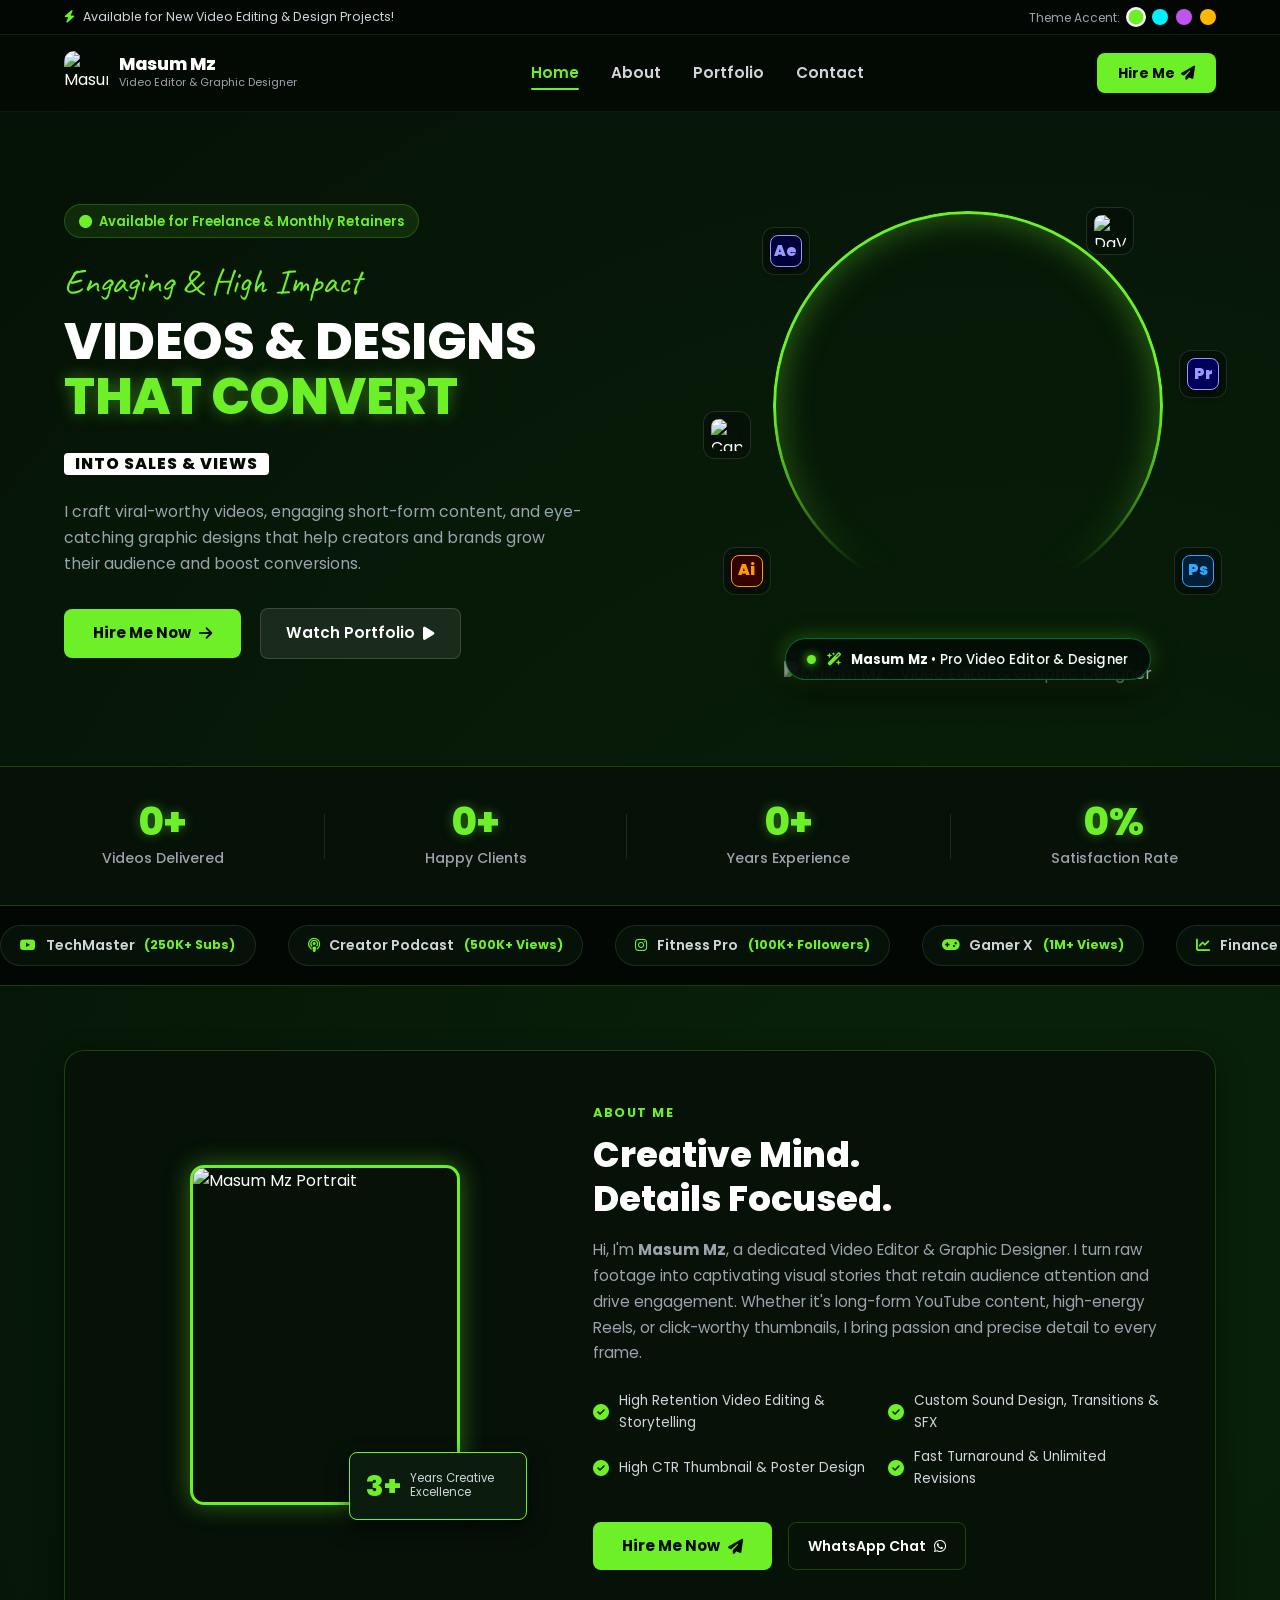
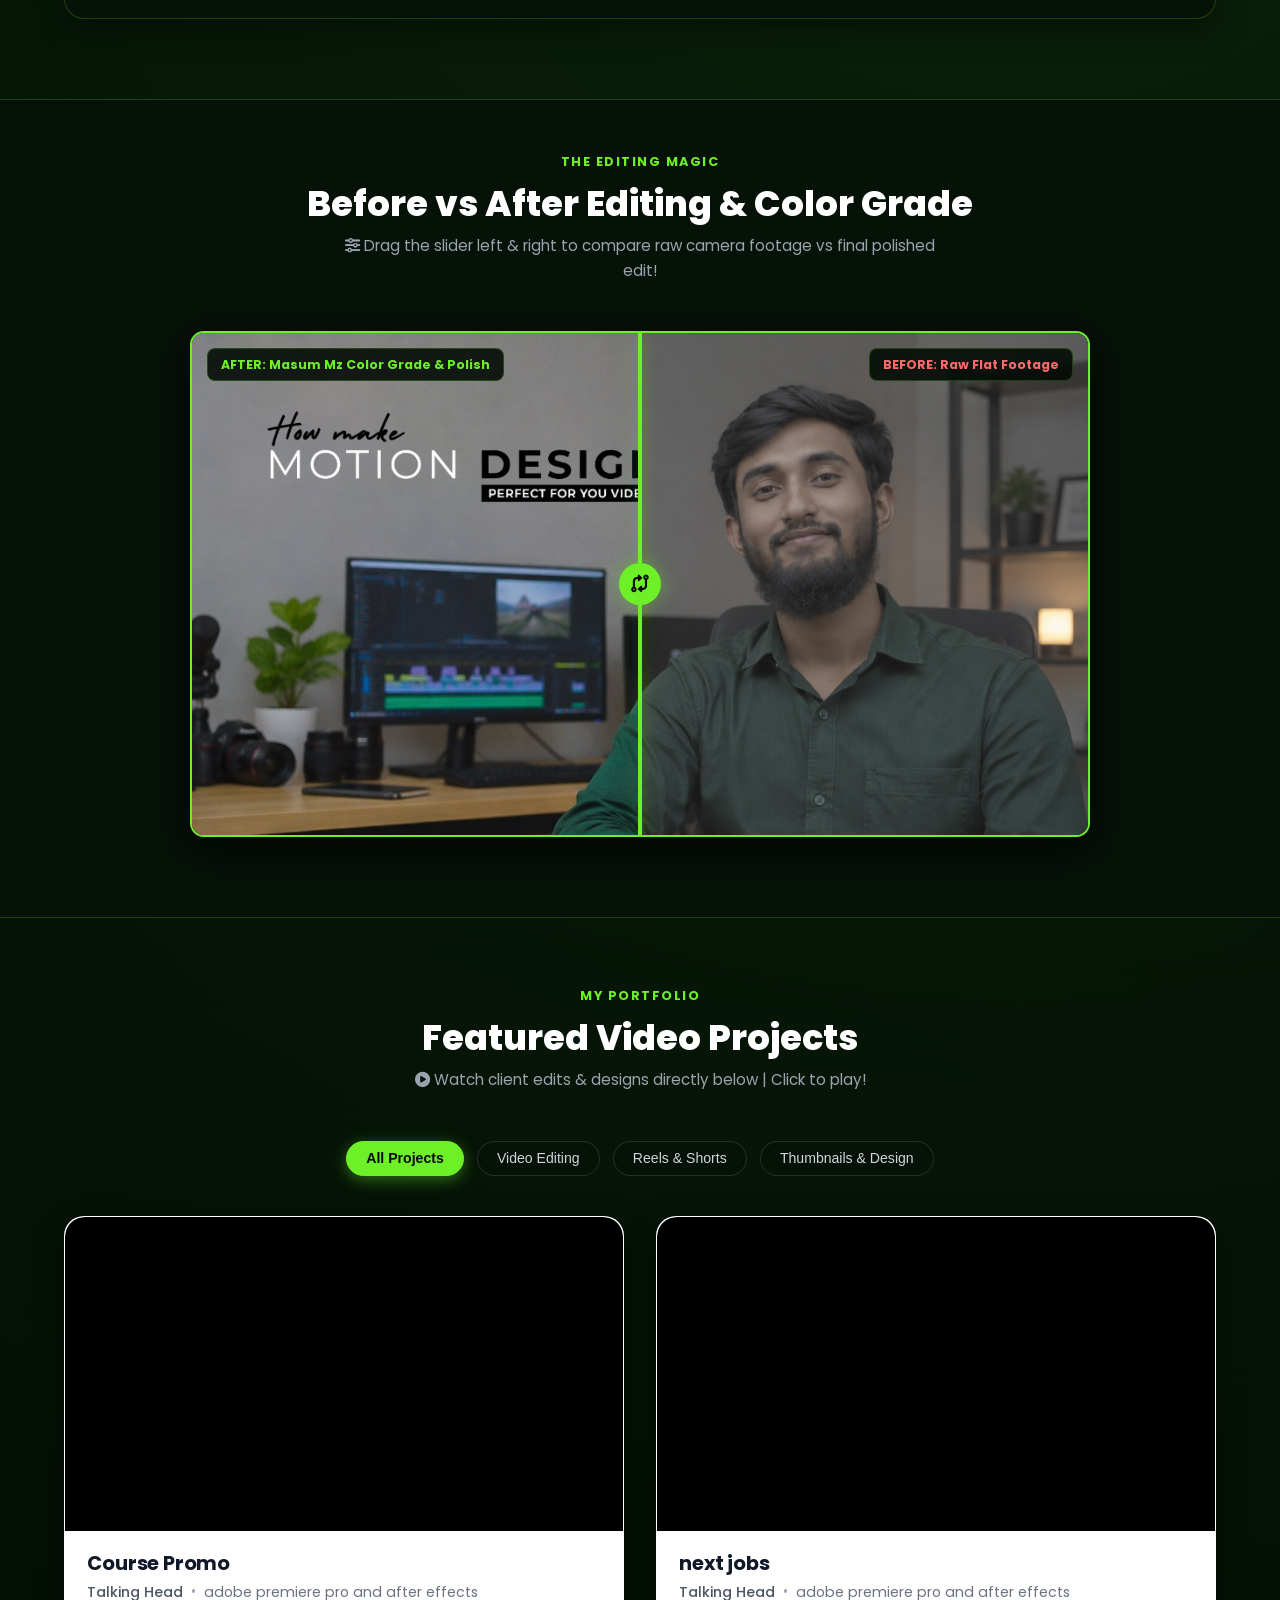
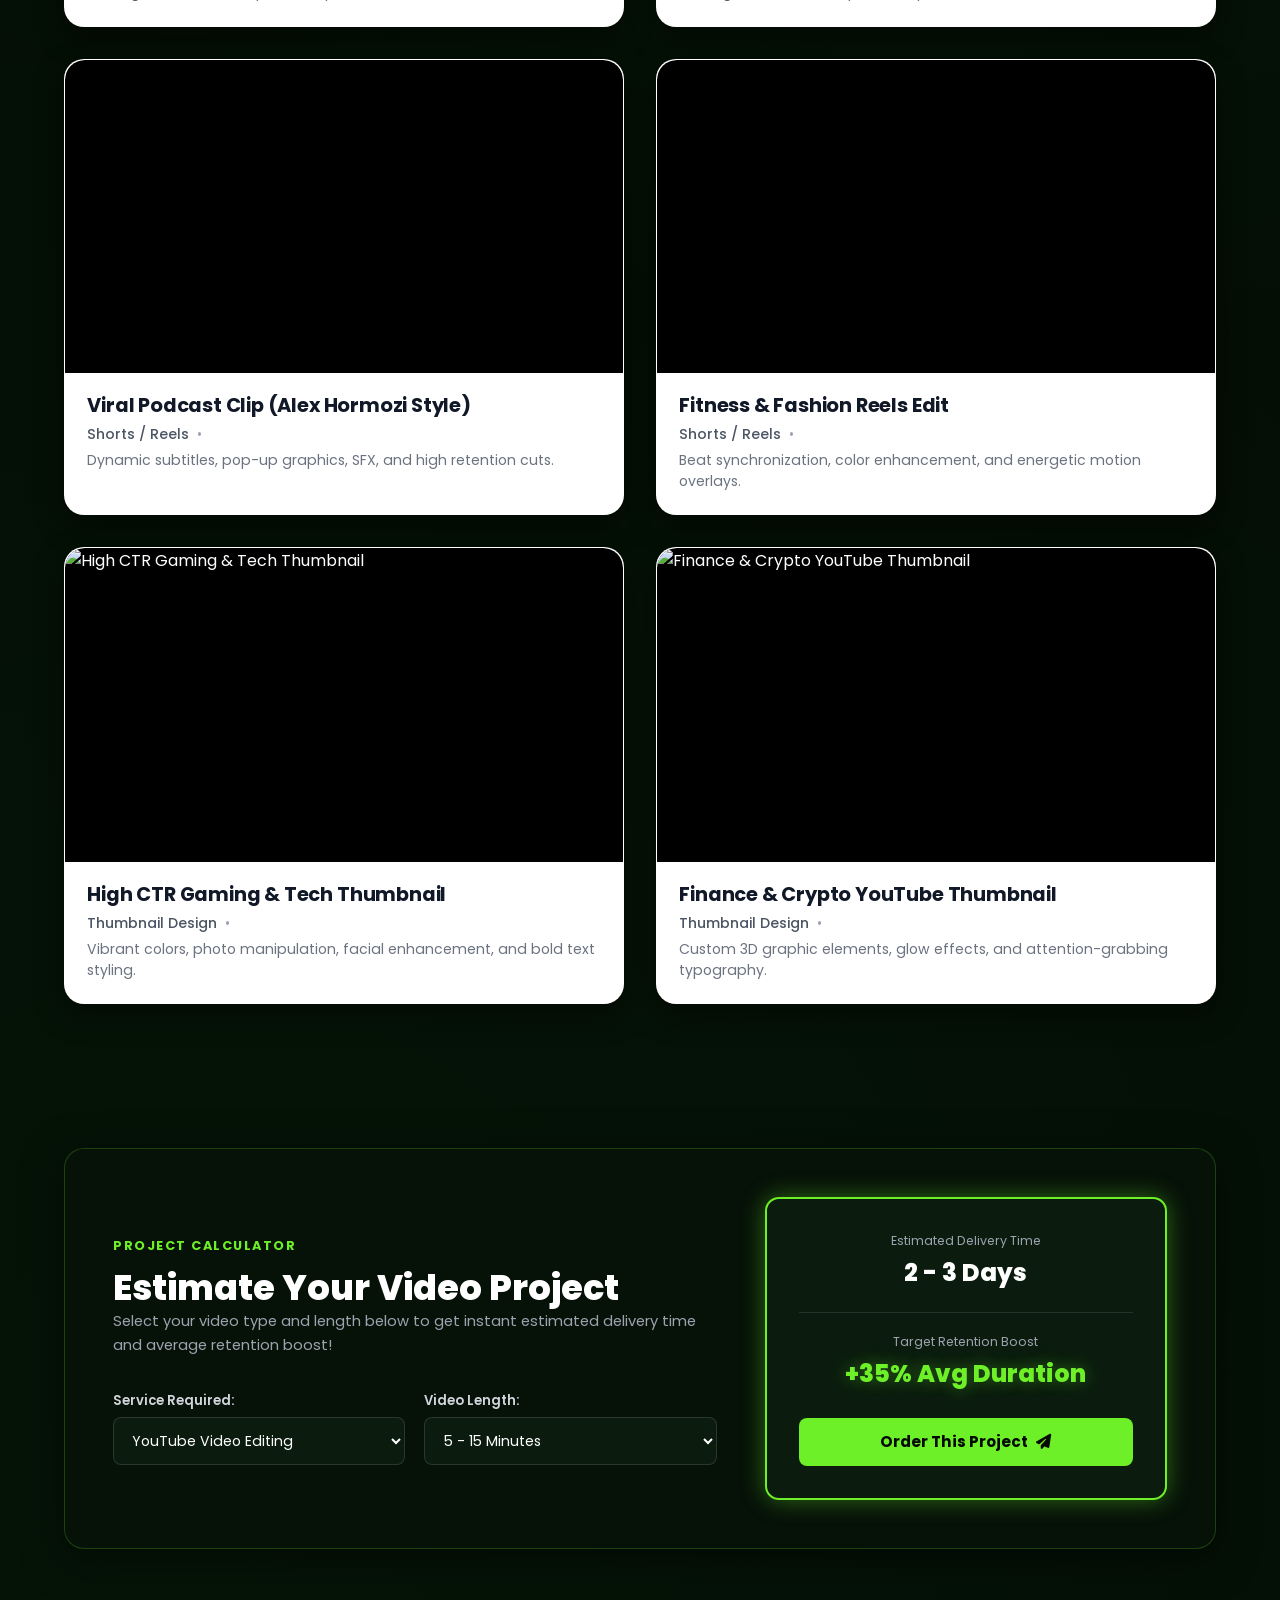
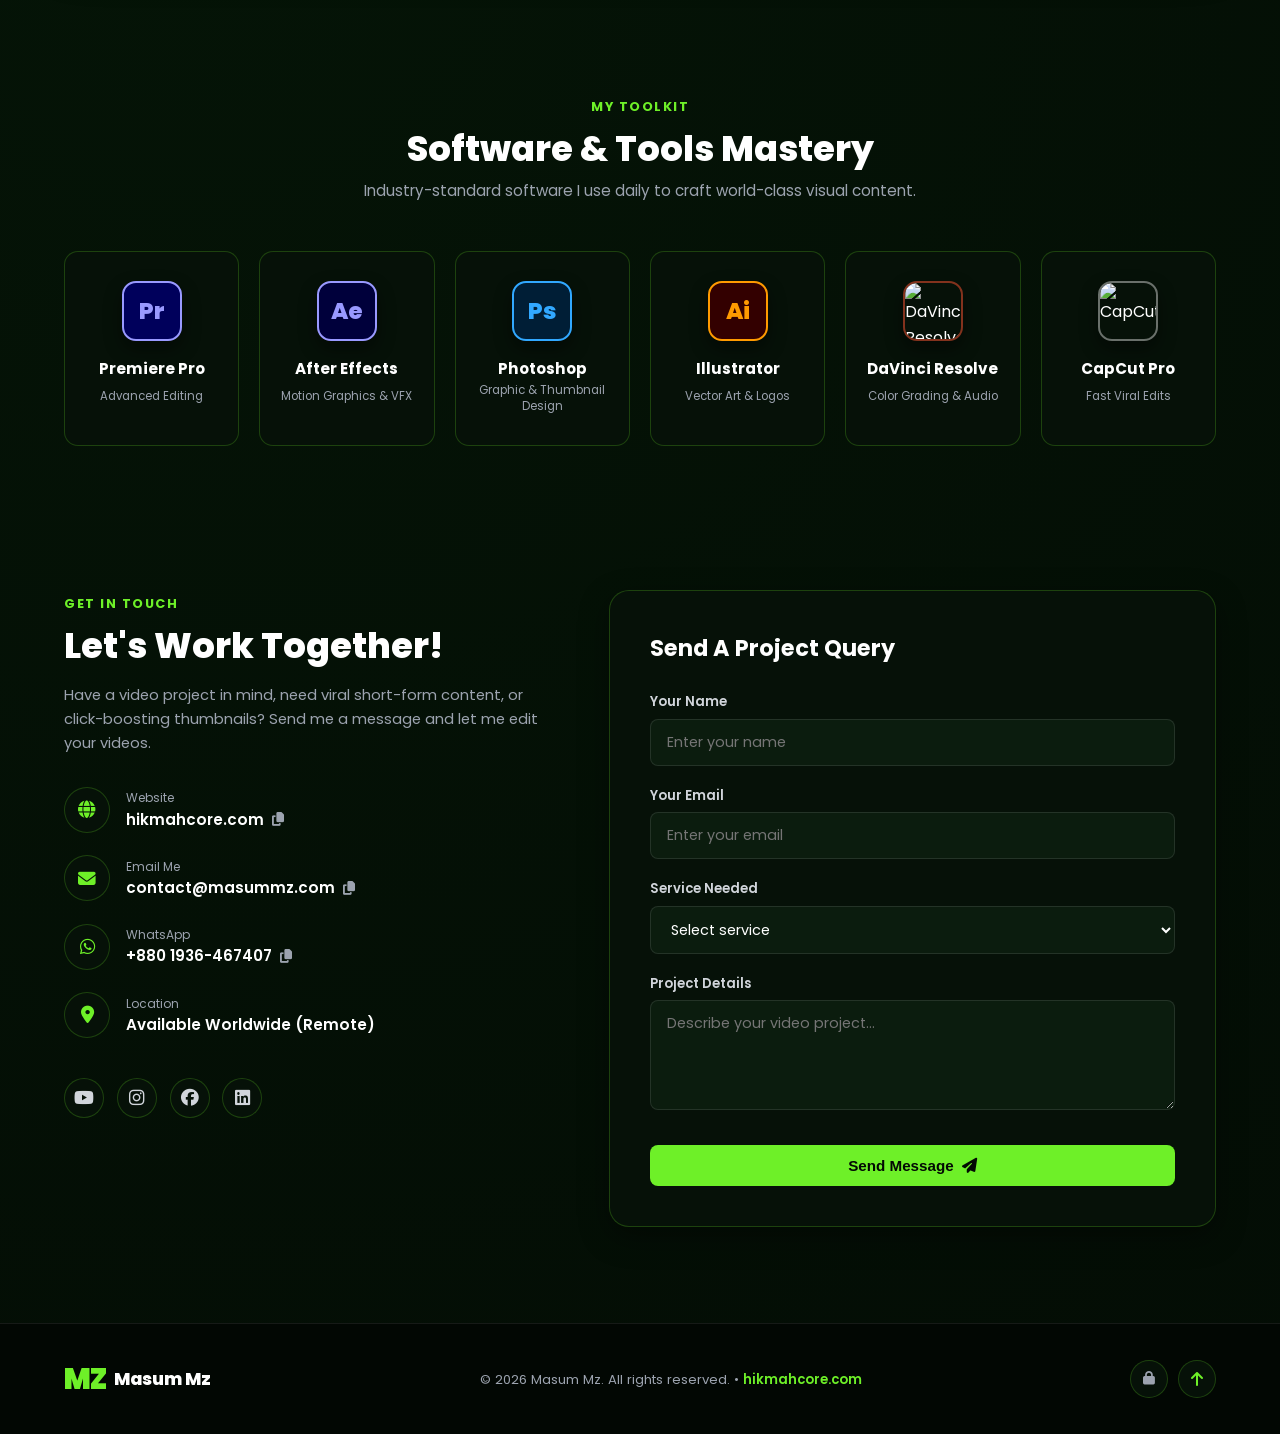
==== commit de44da78: "feat(showcase): implement real before/after color grading comparison slider with desk studio photos" ====
--- a/public/index.html
+++ b/public/index.html
@@ -231,15 +231,15 @@
 
       <div class="ba-comparison-wrapper">
         <div class="ba-card">
-          <!-- Layer 1: BEFORE (Raw Dull Footage) -->
+          <!-- Layer 1: BEFORE (Raw Flat Footage) -->
           <div class="ba-layer ba-before-layer">
-            <video src="https://assets.mixkit.co/videos/preview/mixkit-working-on-a-video-editing-software-41618-large.mp4" autoplay loop muted playsinline class="ba-video raw-filter"></video>
+            <img src="assets/before-color-grade.png" alt="BEFORE: Raw Flat Footage" class="ba-image" loading="lazy">
             <span class="ba-label label-before">BEFORE: Raw Flat Footage</span>
           </div>
 
-          <!-- Layer 2: AFTER (Granded & SFX Enhanced) -->
+          <!-- Layer 2: AFTER (Color Graded & SFX Enhanced) -->
           <div class="ba-layer ba-after-layer" id="baAfterLayer">
-            <video src="https://assets.mixkit.co/videos/preview/mixkit-working-on-a-video-editing-software-41618-large.mp4" autoplay loop muted playsinline class="ba-video vivid-filter"></video>
+            <img src="assets/after-color-grade.jpg" alt="AFTER: Masum Mz Color Grade & Polish" class="ba-image" loading="lazy">
             <span class="ba-label label-after">AFTER: Masum Mz Color Grade & Polish</span>
           </div>
 
--- a/public/style.css
+++ b/public/style.css
@@ -829,7 +829,8 @@
 .ba-card {
   position: relative;
   width: 100%;
-  height: 420px;
+  aspect-ratio: 16 / 9;
+  max-height: 520px;
   border-radius: var(--border-radius-md);
   overflow: hidden;
   border: 2px solid var(--primary-green);
@@ -854,10 +855,14 @@
   clip-path: polygon(0 0, 50% 0, 50% 100%, 0 100%);
 }
 
-.ba-video {
+.ba-video,
+.ba-image {
   width: 100%;
   height: 100%;
   object-fit: cover;
+  display: block;
+  user-select: none;
+  -webkit-user-drag: none;
 }
 
 .raw-filter {
@@ -1973,7 +1978,8 @@
   }
 
   .ba-card {
-    height: 300px;
+    height: auto;
+    aspect-ratio: 16 / 9;
   }
 
   .tools-grid {
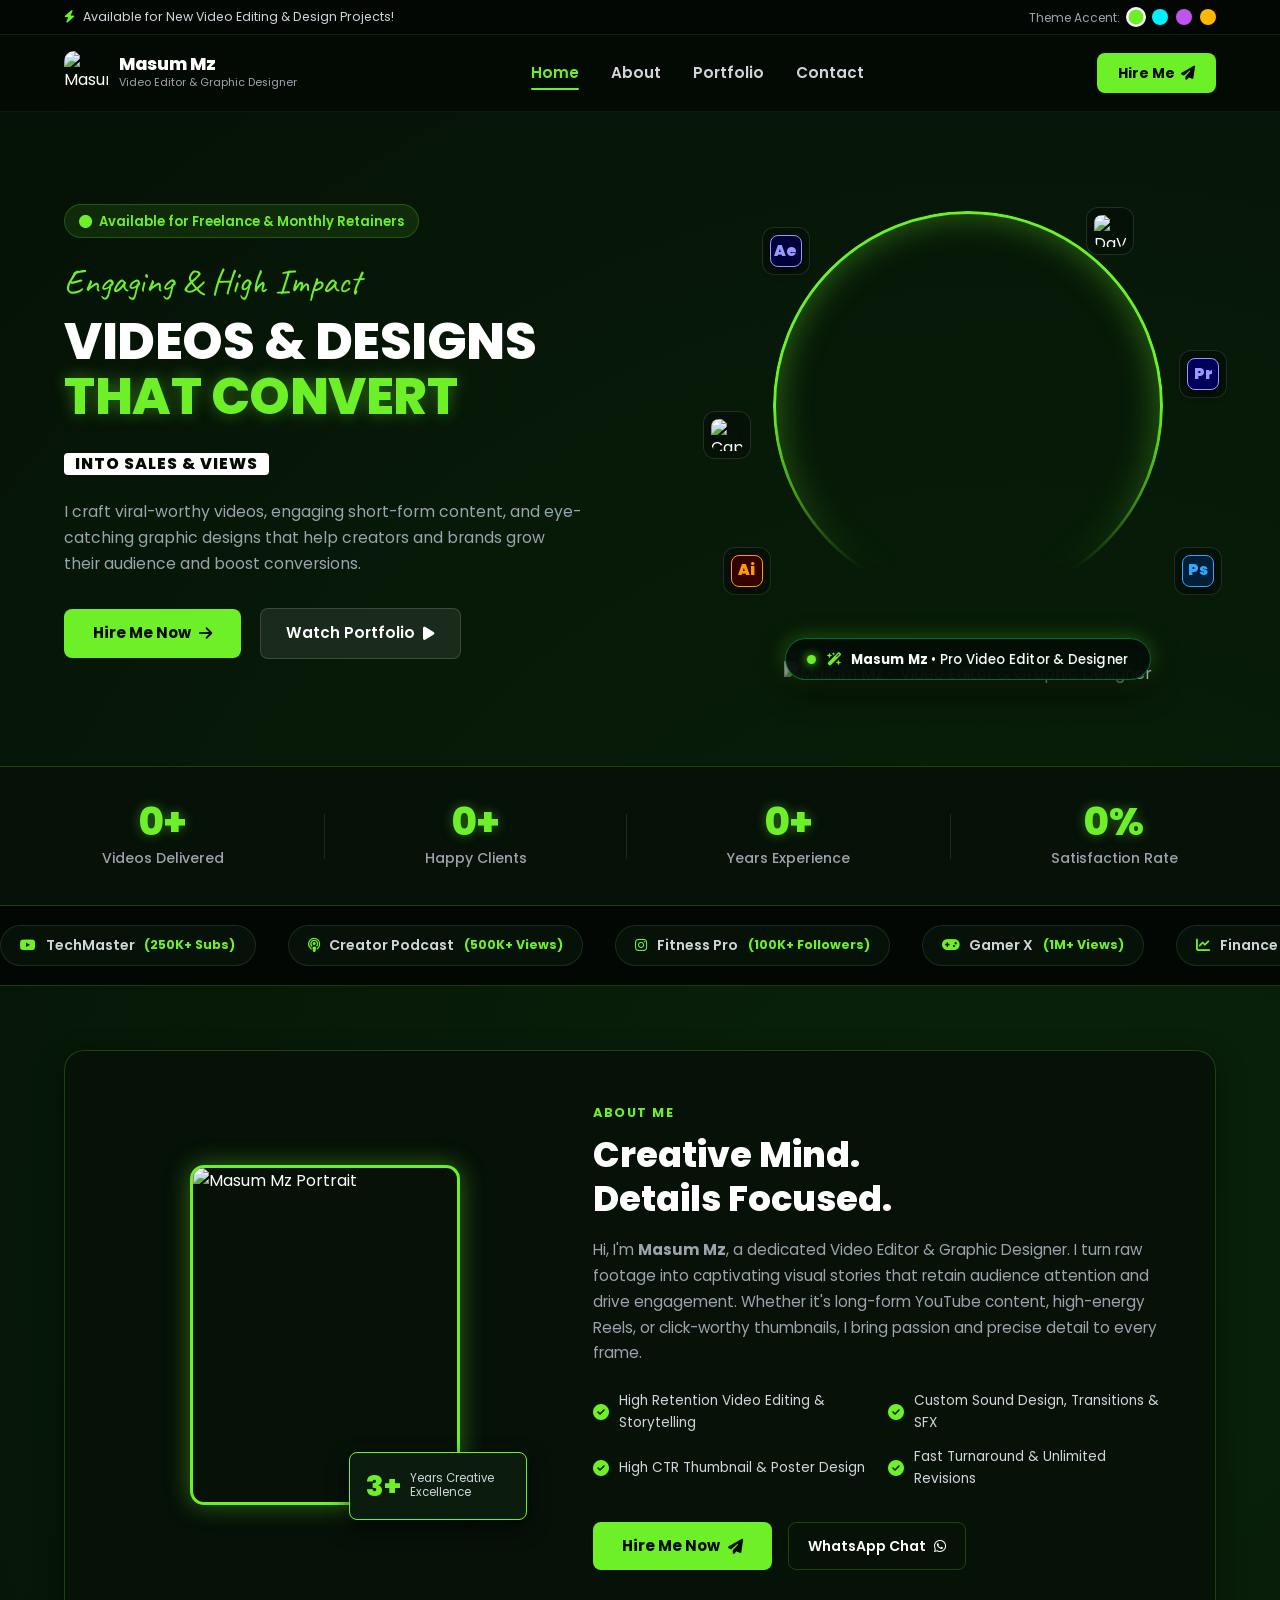
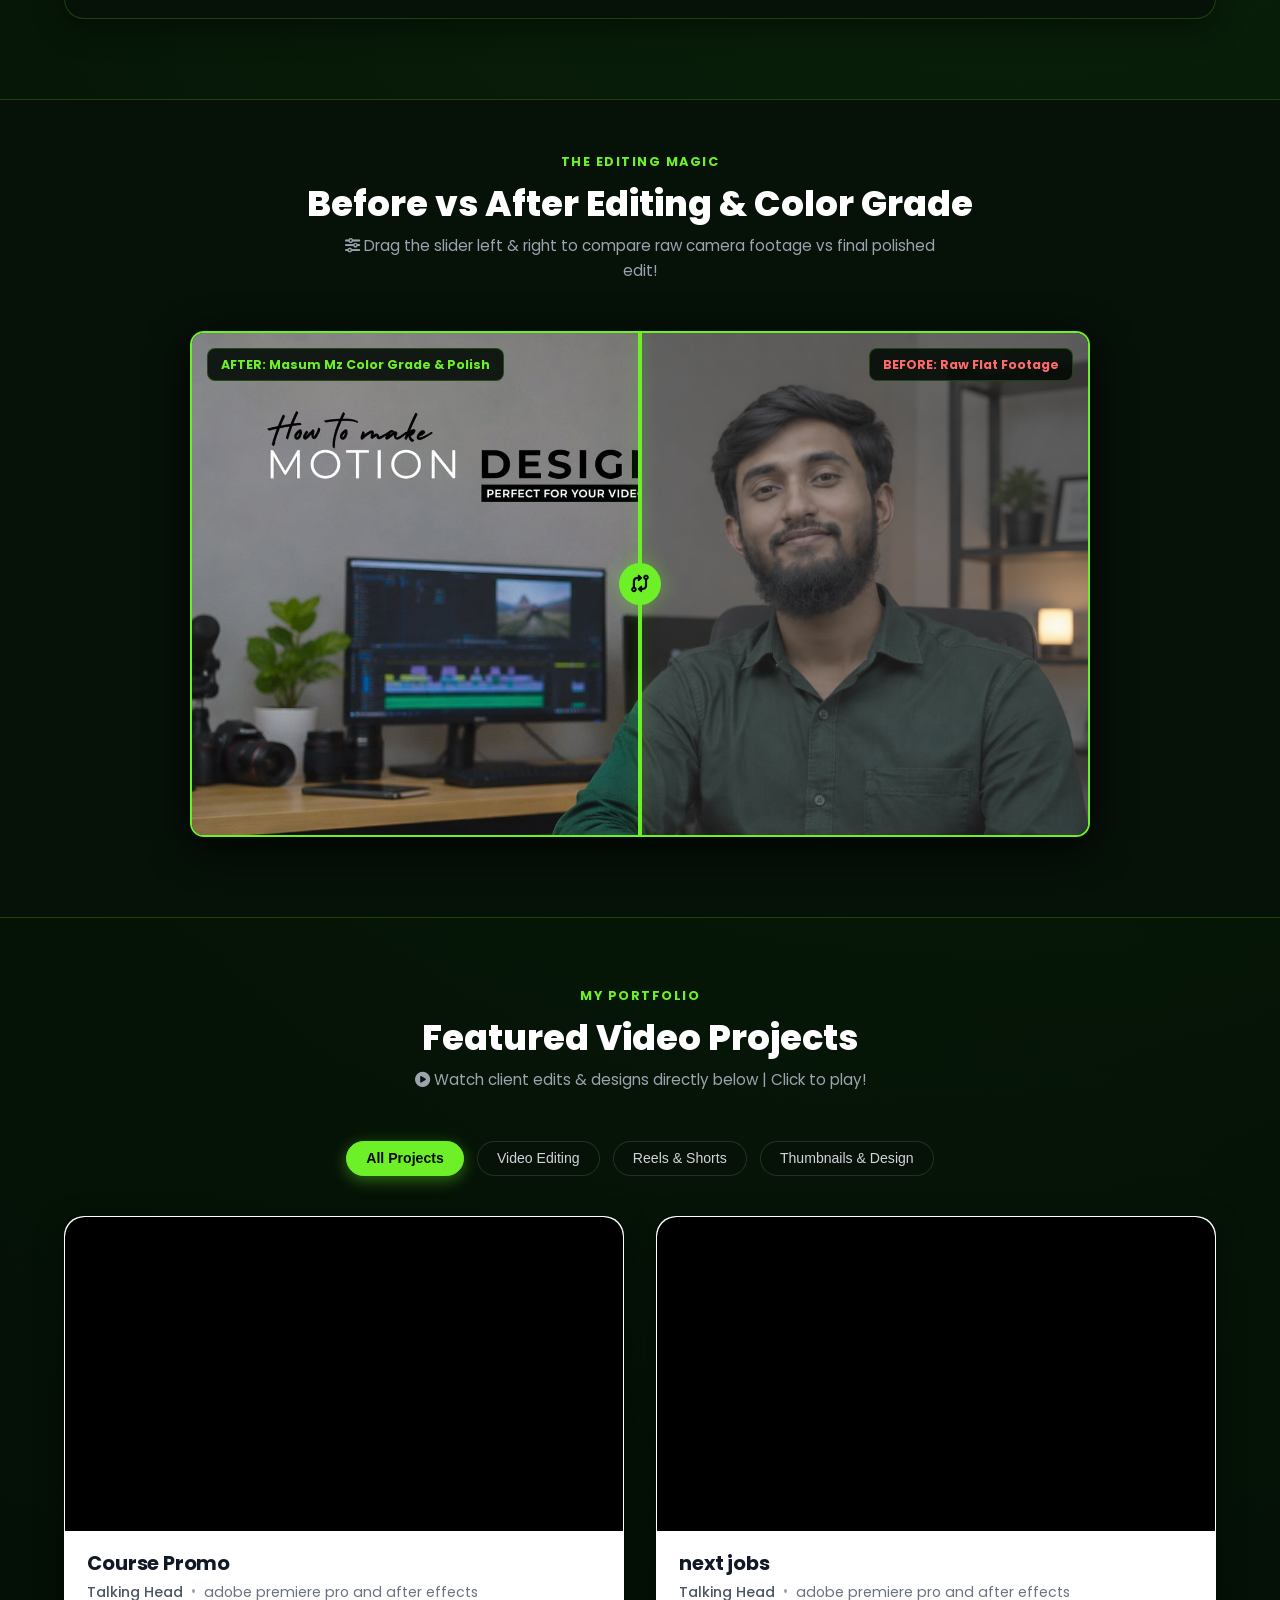
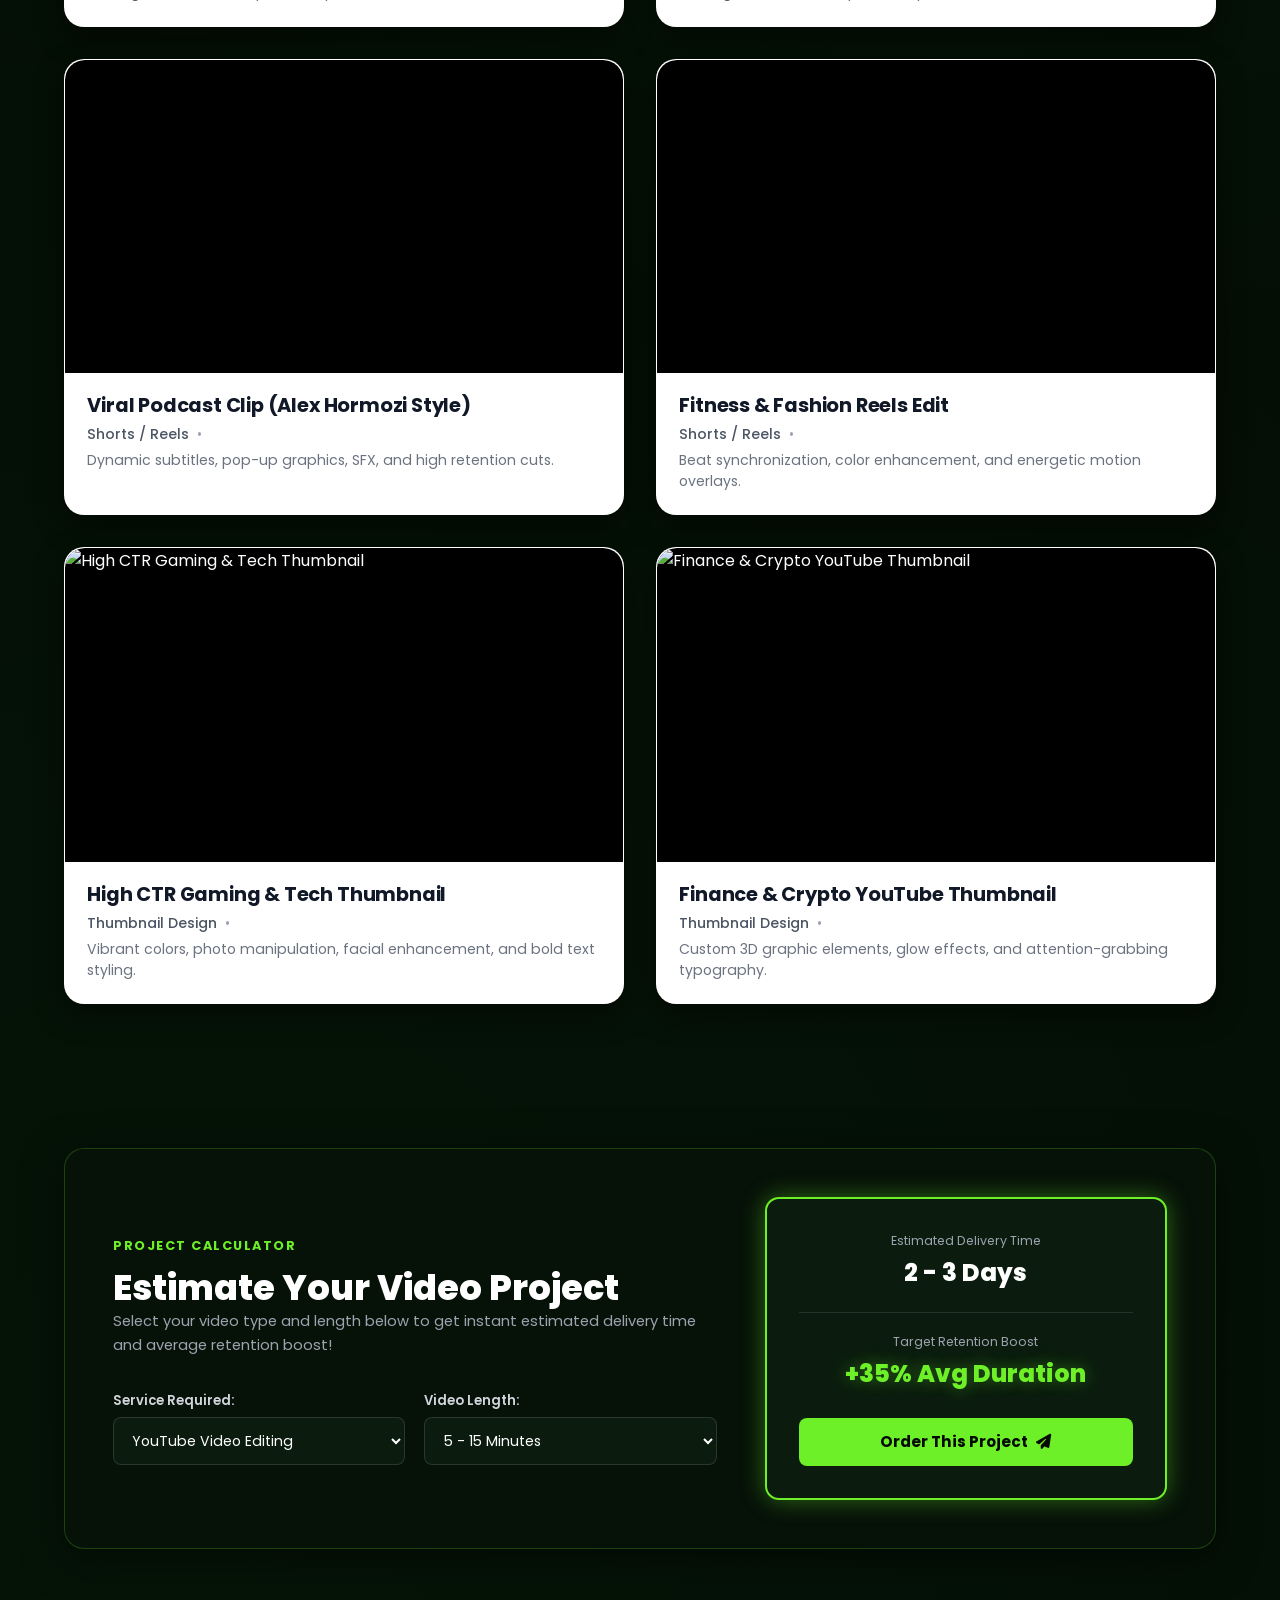
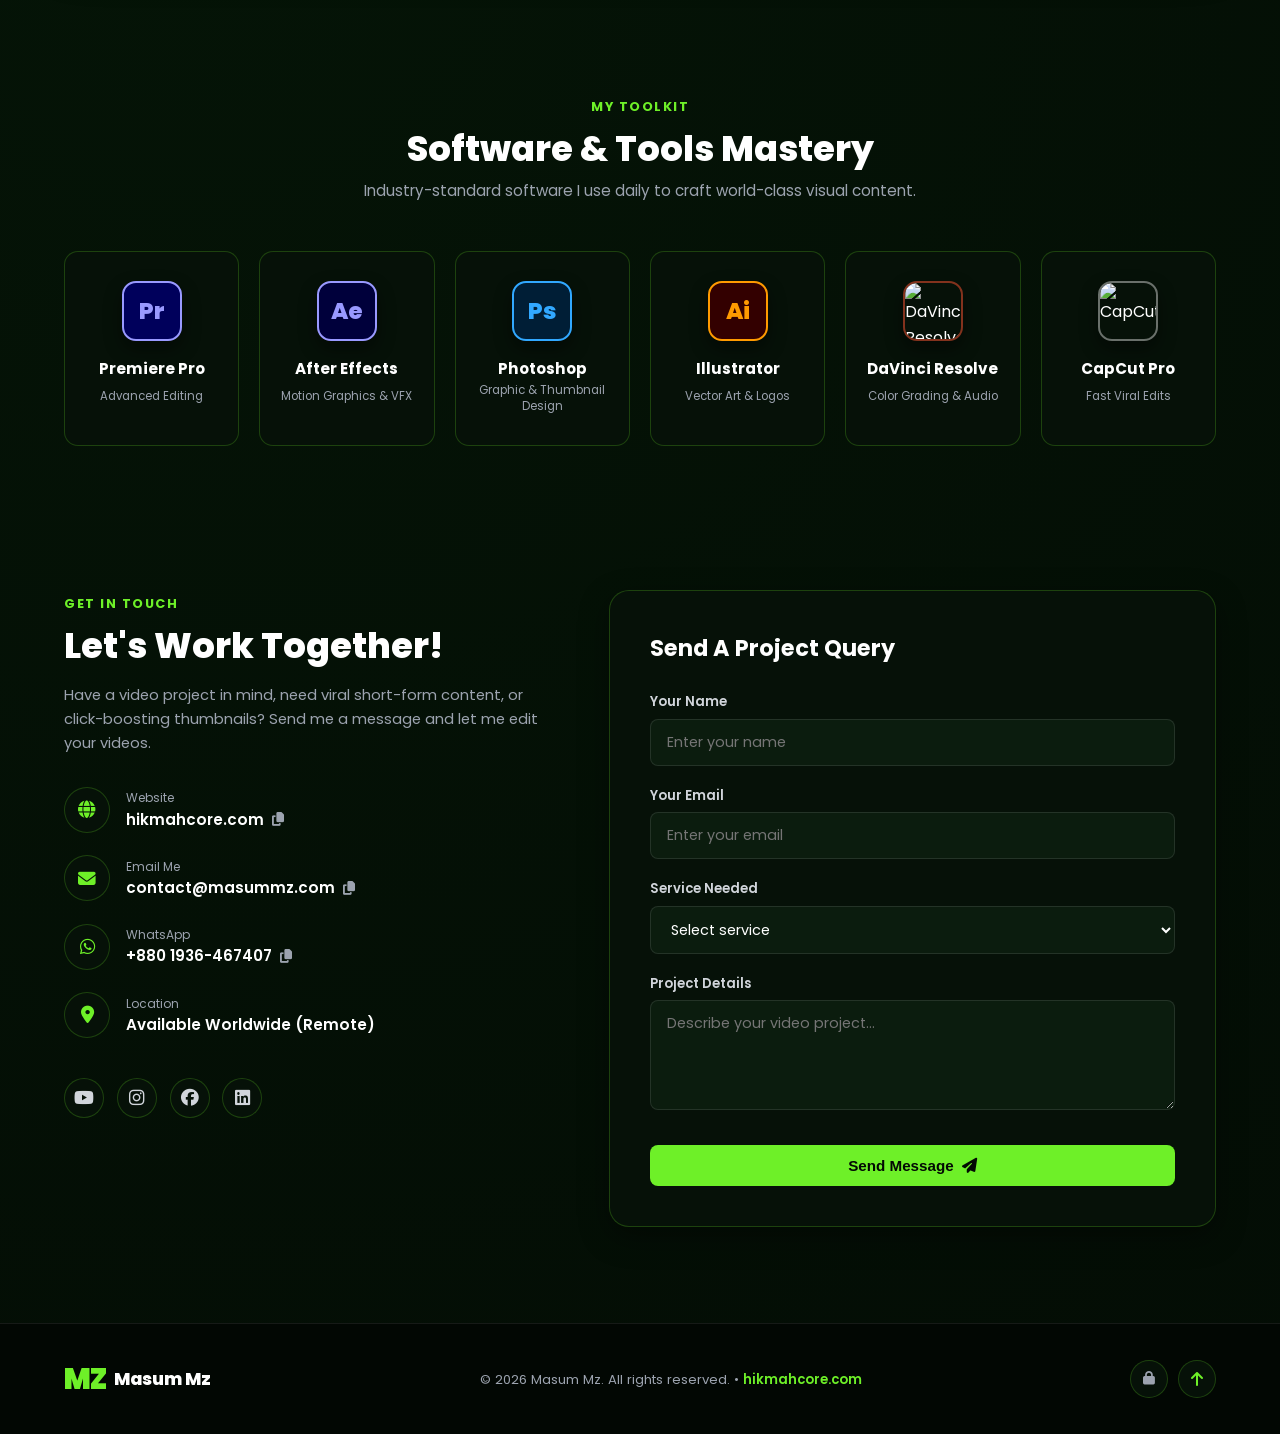
==== commit 25ce9a0c: "feat(showcase): replace after photo with titled thumbnail and make comparison slider fully responsiv" ====
--- a/public/index.html
+++ b/public/index.html
@@ -234,13 +234,13 @@
           <!-- Layer 1: BEFORE (Raw Flat Footage) -->
           <div class="ba-layer ba-before-layer">
             <img src="assets/before-color-grade.png" alt="BEFORE: Raw Flat Footage" class="ba-image" loading="lazy">
-            <span class="ba-label label-before">BEFORE: Raw Flat Footage</span>
+            <span class="ba-label label-before">BEFORE<span class="ba-label-extra">: Raw Flat Footage</span></span>
           </div>
 
           <!-- Layer 2: AFTER (Color Graded & SFX Enhanced) -->
           <div class="ba-layer ba-after-layer" id="baAfterLayer">
             <img src="assets/after-color-grade.jpg" alt="AFTER: Masum Mz Color Grade & Polish" class="ba-image" loading="lazy">
-            <span class="ba-label label-after">AFTER: Masum Mz Color Grade & Polish</span>
+            <span class="ba-label label-after">AFTER<span class="ba-label-extra">: Masum Mz Color Grade & Polish</span></span>
           </div>
 
           <!-- Slider Controls -->
--- a/public/style.css
+++ b/public/style.css
@@ -830,12 +830,13 @@
   position: relative;
   width: 100%;
   aspect-ratio: 16 / 9;
-  max-height: 520px;
   border-radius: var(--border-radius-md);
   overflow: hidden;
   border: 2px solid var(--primary-green);
   box-shadow: 0 10px 40px rgba(0, 0, 0, 0.8);
   user-select: none;
+  -webkit-user-select: none;
+  -webkit-tap-highlight-color: transparent;
 }
 
 .ba-layer {
@@ -875,19 +876,23 @@
 
 .ba-label {
   position: absolute;
-  top: 15px;
+  top: clamp(8px, 2vw, 15px);
+  max-width: calc(50% - 24px);
   background-color: rgba(3, 10, 4, 0.88);
   color: var(--text-main);
   border: 1px solid var(--card-border);
-  padding: 0.35rem 0.8rem;
+  padding: clamp(0.2rem, 0.6vw, 0.35rem) clamp(0.45rem, 1.4vw, 0.8rem);
   border-radius: var(--border-radius-sm);
-  font-size: 0.78rem;
+  font-size: clamp(0.62rem, 1.5vw, 0.78rem);
   font-weight: 700;
+  white-space: nowrap;
+  overflow: hidden;
+  text-overflow: ellipsis;
   z-index: 3;
 }
 
-.label-before { right: 15px; color: #ff6b6b; }
-.label-after { left: 15px; color: var(--primary-green); }
+.label-before { right: clamp(8px, 2vw, 15px); color: #ff6b6b; }
+.label-after { left: clamp(8px, 2vw, 15px); color: var(--primary-green); }
 
 .ba-handle {
   position: absolute;
@@ -907,15 +912,15 @@
   top: 50%;
   left: 50%;
   transform: translate(-50%, -50%);
-  width: 42px;
-  height: 42px;
+  width: clamp(32px, 5vw, 42px);
+  height: clamp(32px, 5vw, 42px);
   background-color: var(--primary-green);
   color: #030a04;
   border-radius: 50%;
   display: flex;
   align-items: center;
   justify-content: center;
-  font-size: 1.1rem;
+  font-size: clamp(0.85rem, 1.8vw, 1.1rem);
   box-shadow: 0 0 20px var(--glow-color);
 }
 
@@ -925,9 +930,12 @@
   left: 0;
   width: 100%;
   height: 100%;
+  margin: 0;
   opacity: 0;
   cursor: ew-resize;
   z-index: 5;
+  /* Let vertical swipes scroll the page while horizontal drags move the slider */
+  touch-action: pan-y;
 }
 
 /* Services Section */
@@ -2032,4 +2040,8 @@
     font-size: 0.8rem;
     padding: 0.45rem 0.9rem;
   }
-}
+
+  .ba-label-extra {
+    display: none;
+  }
+}
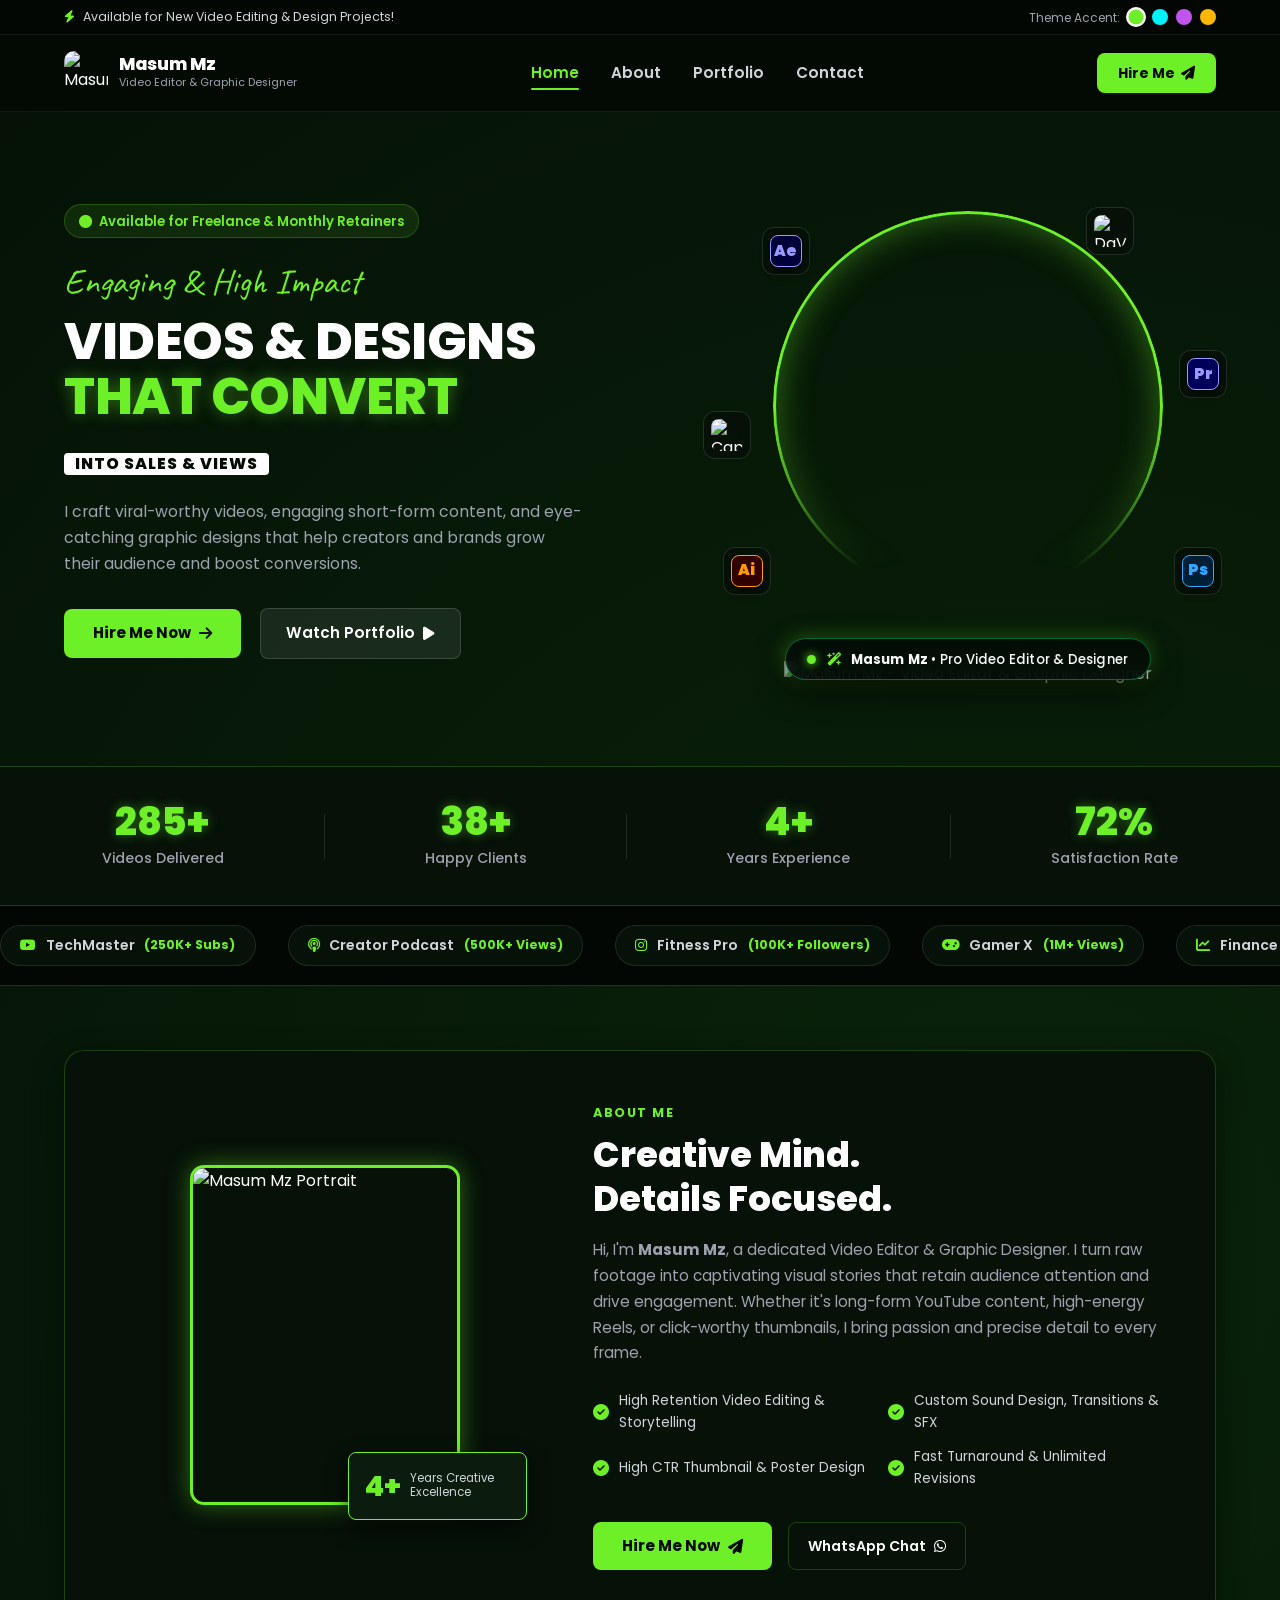
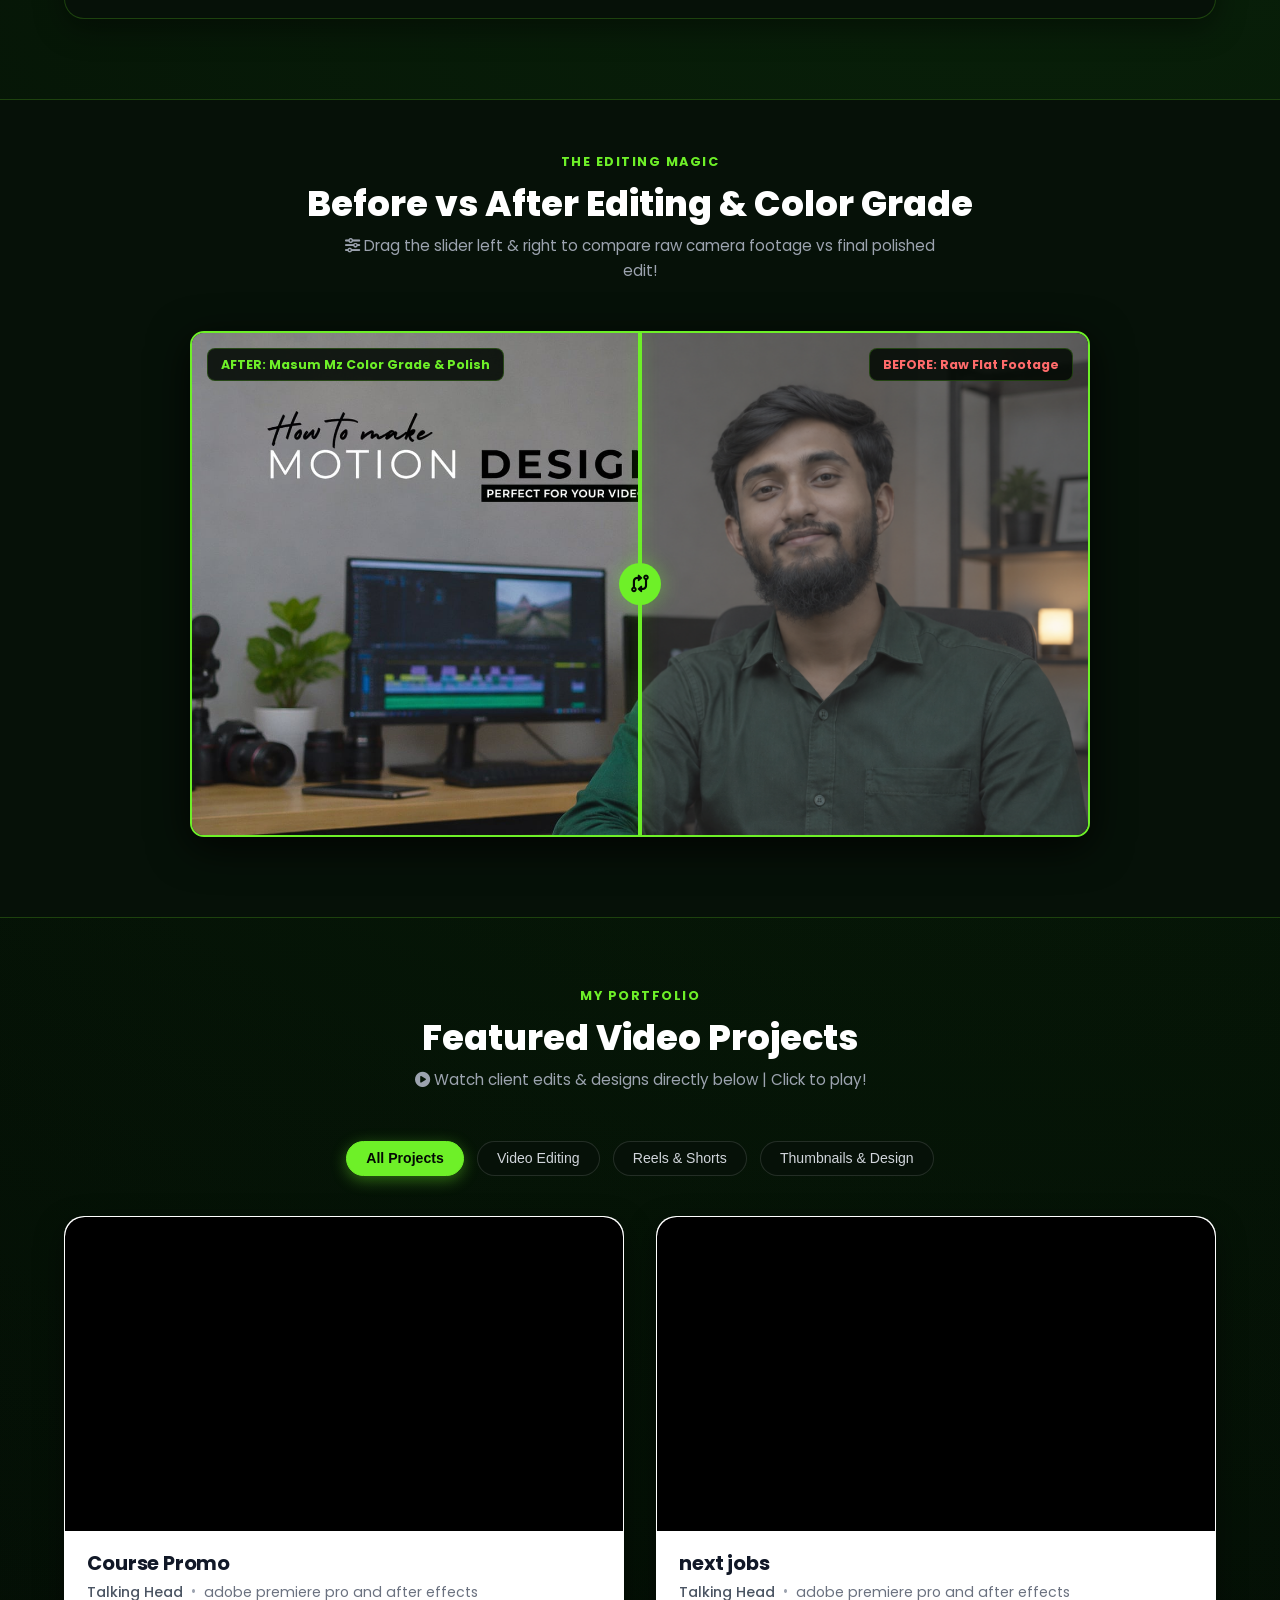
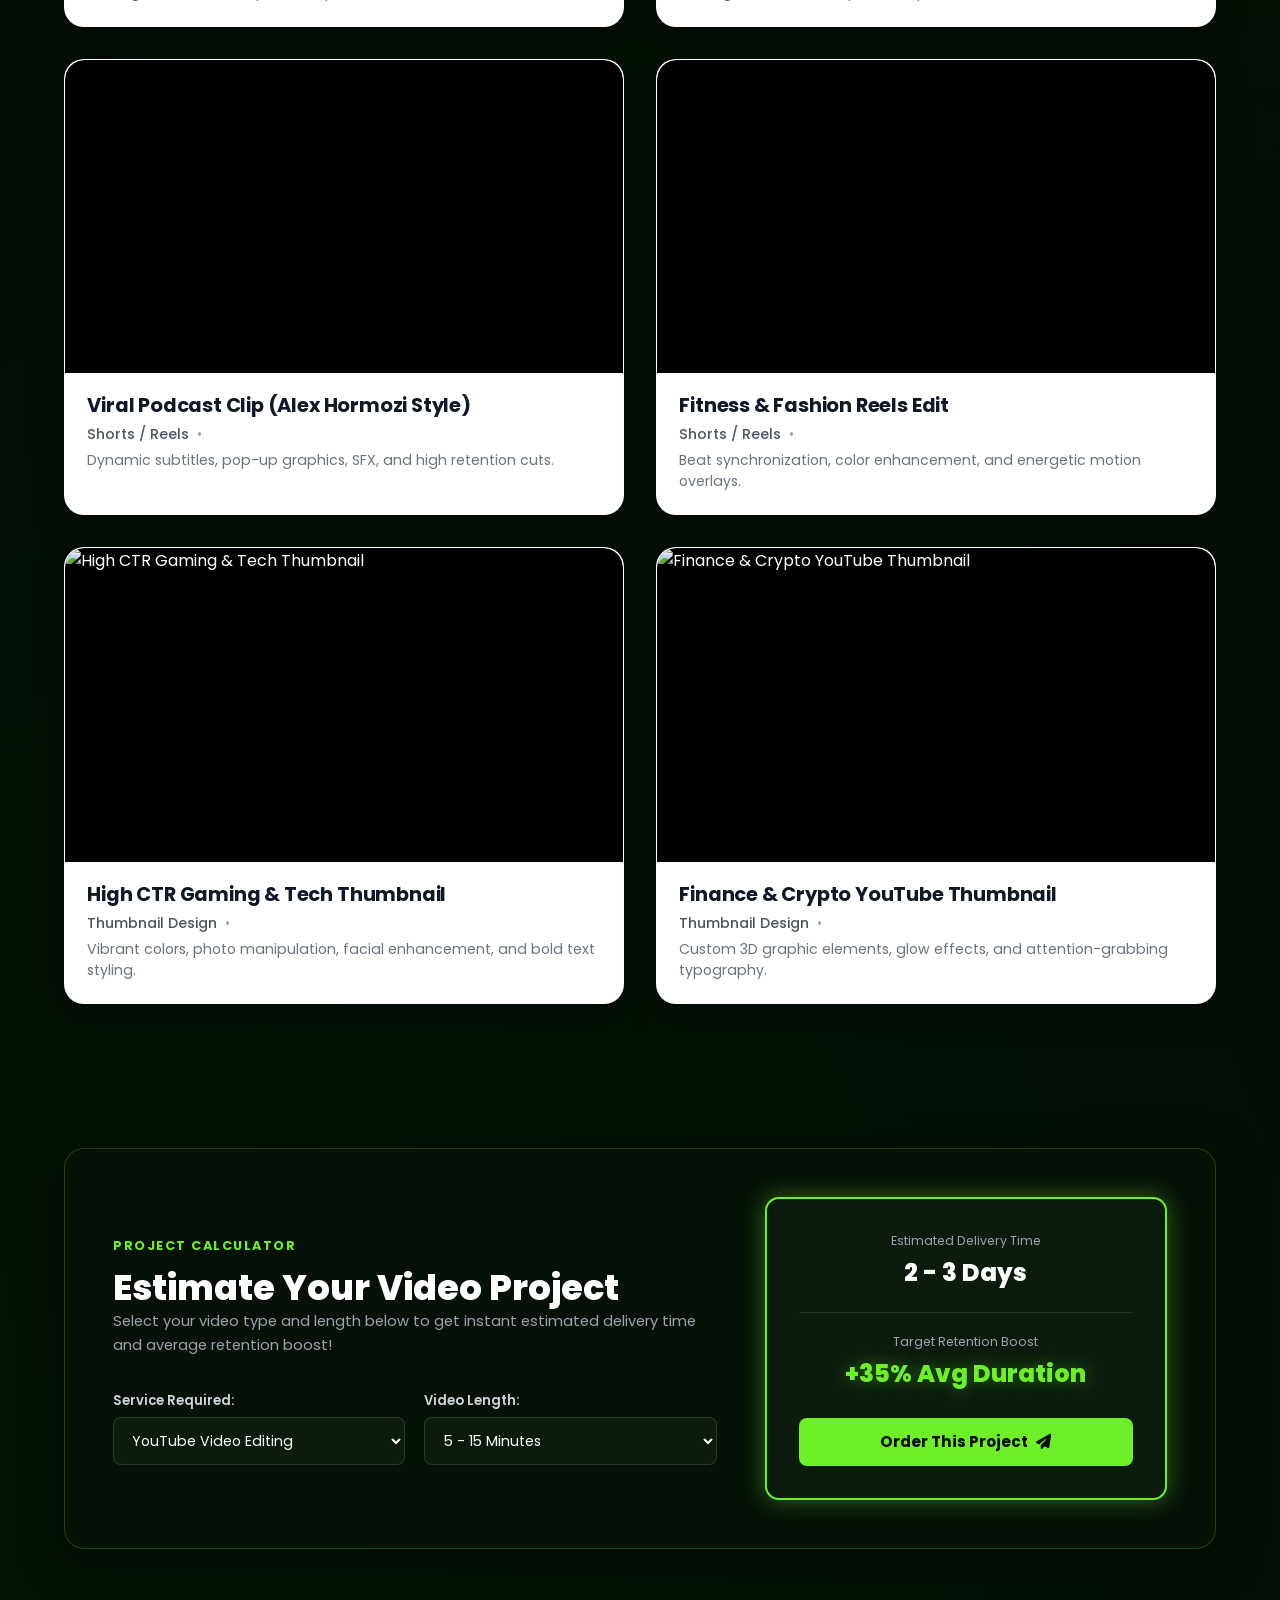
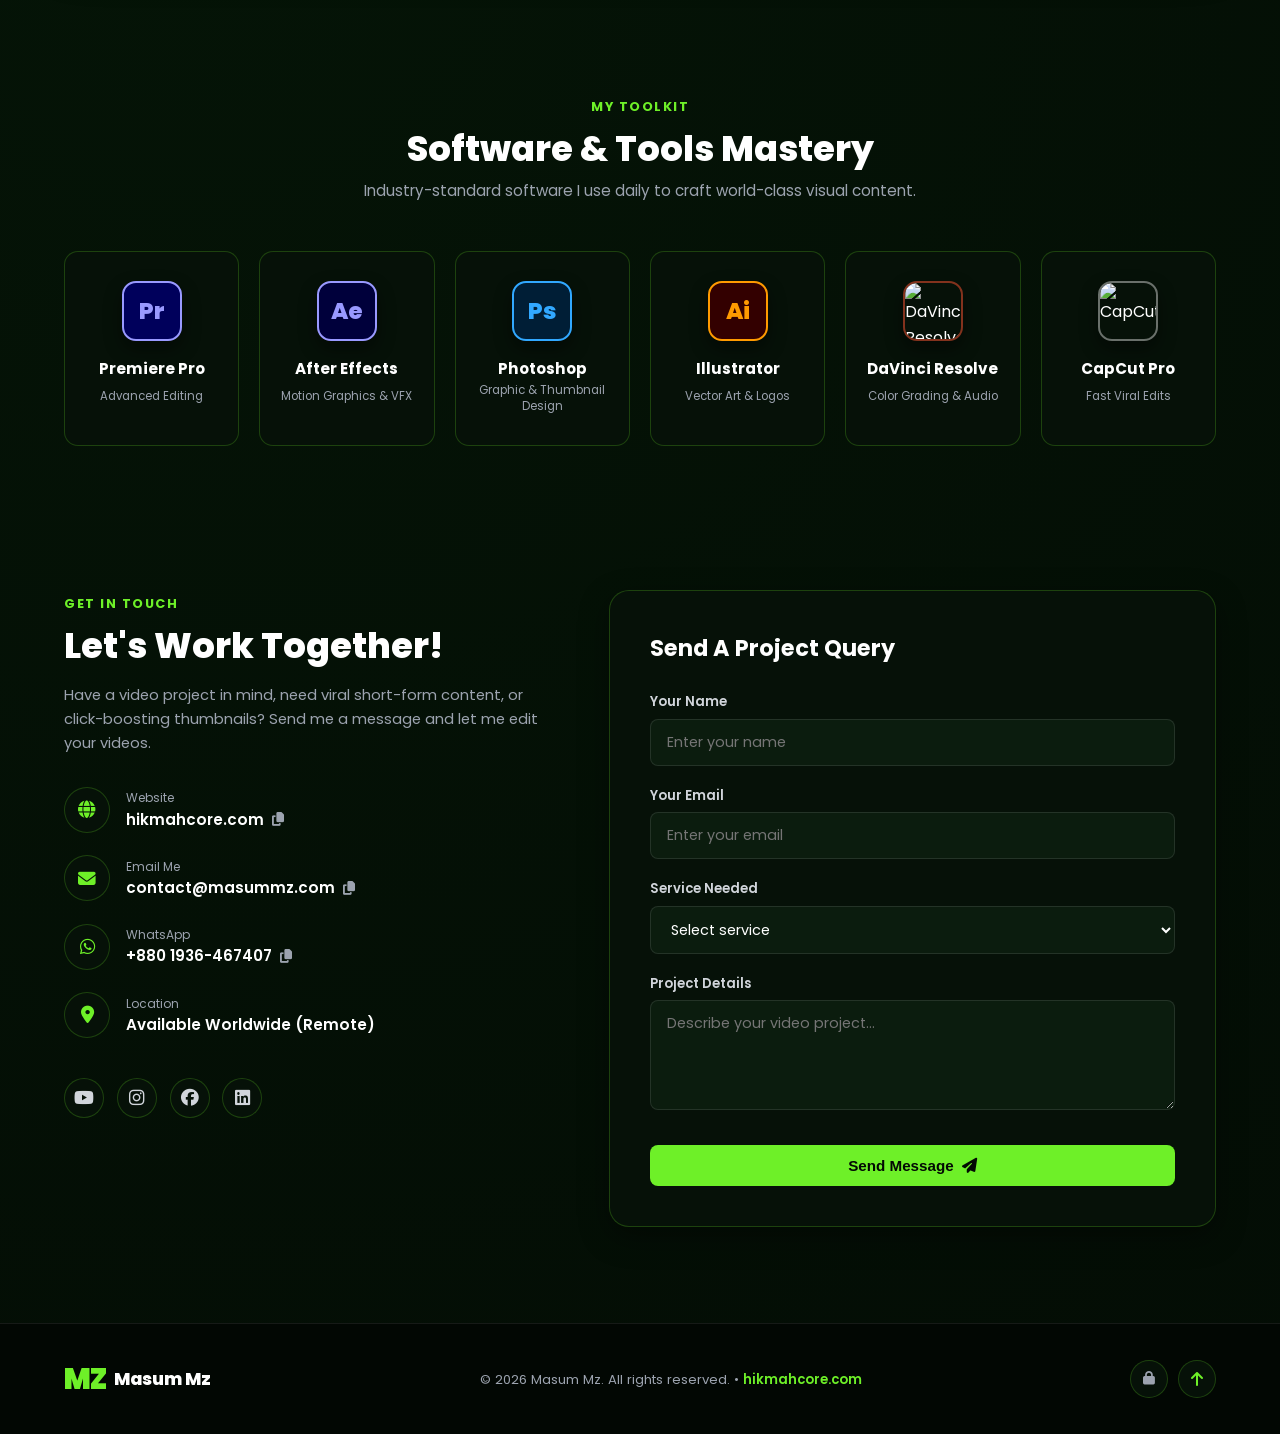
==== commit cf794211: "update(stats): change experience from 3+ to 4+ years" ====
--- a/public/index.html
+++ b/public/index.html
@@ -178,7 +178,7 @@
             <img src="assets/your-portrait.jpg" alt="Masum Mz Portrait">
           </div>
           <div class="experience-badge">
-            <span class="exp-years">3+</span>
+            <span class="exp-years">4+</span>
             <span class="exp-text">Years Creative Excellence</span>
           </div>
         </div>
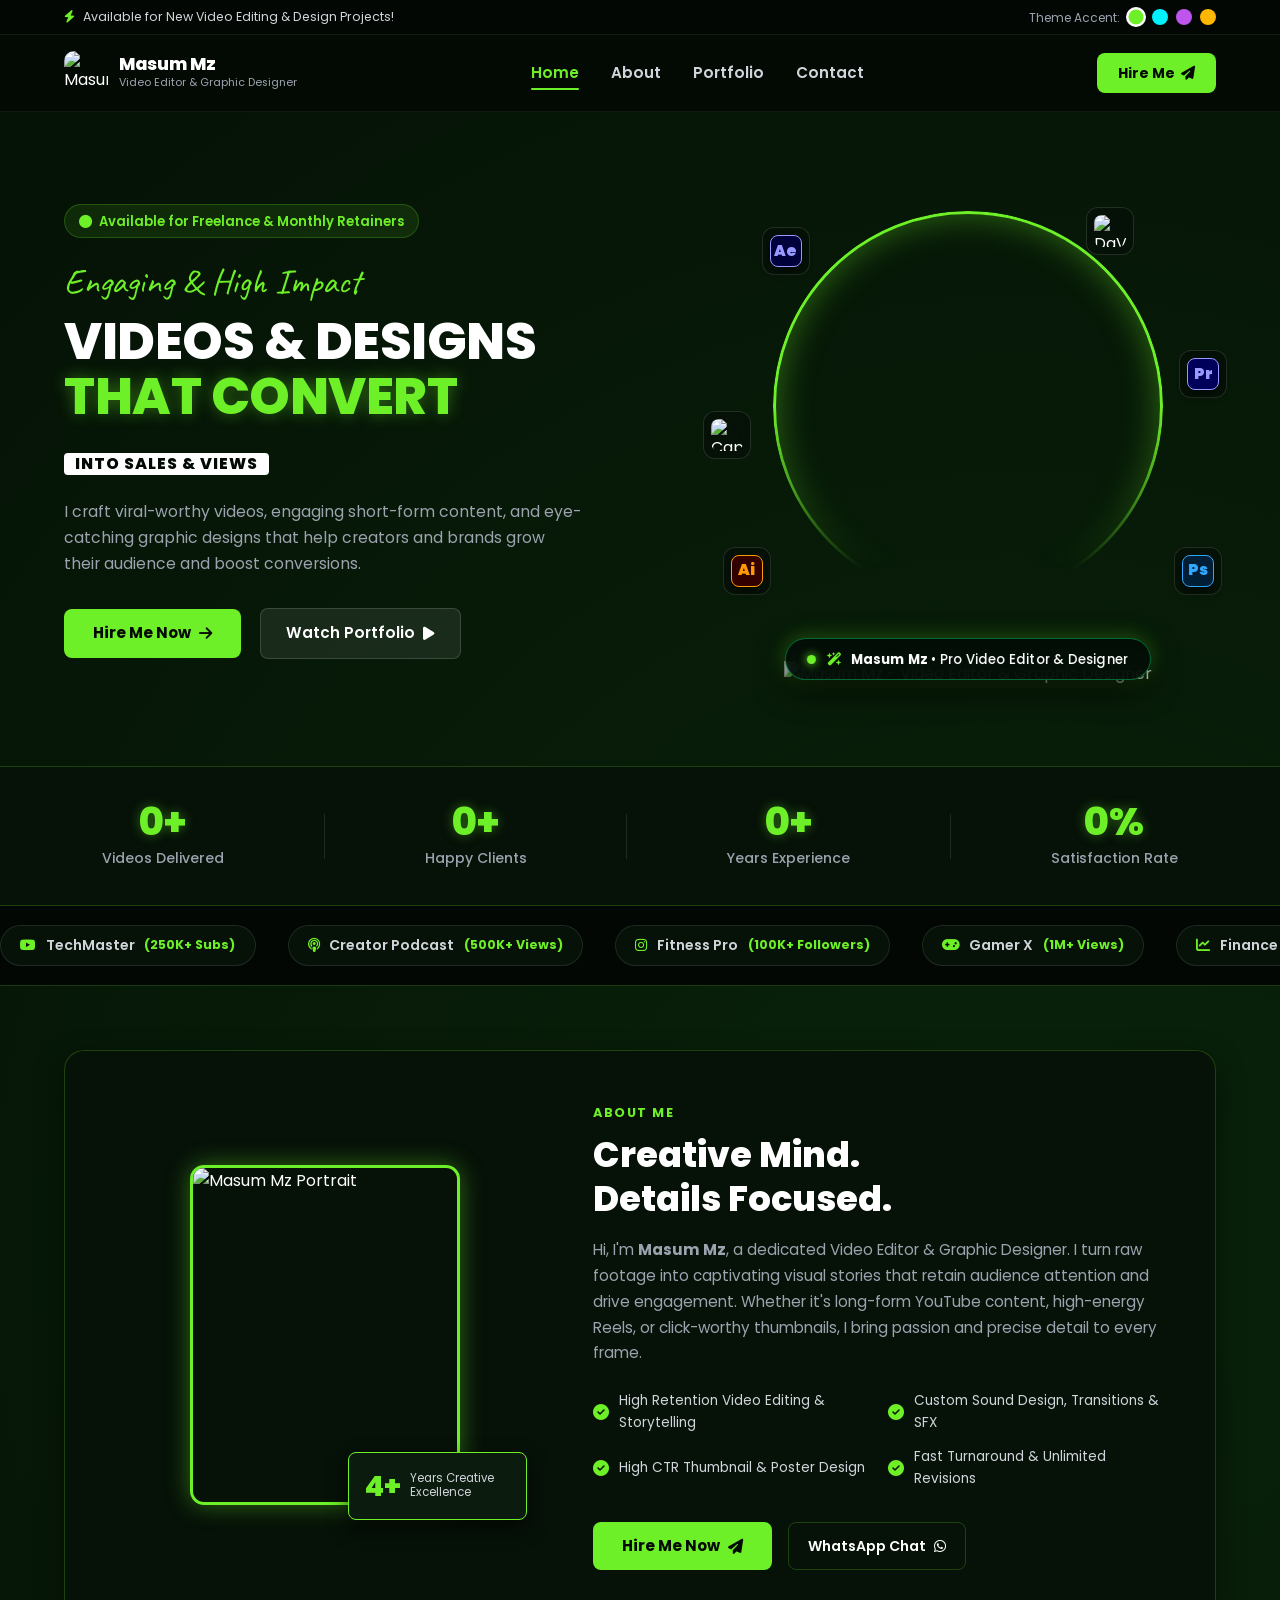
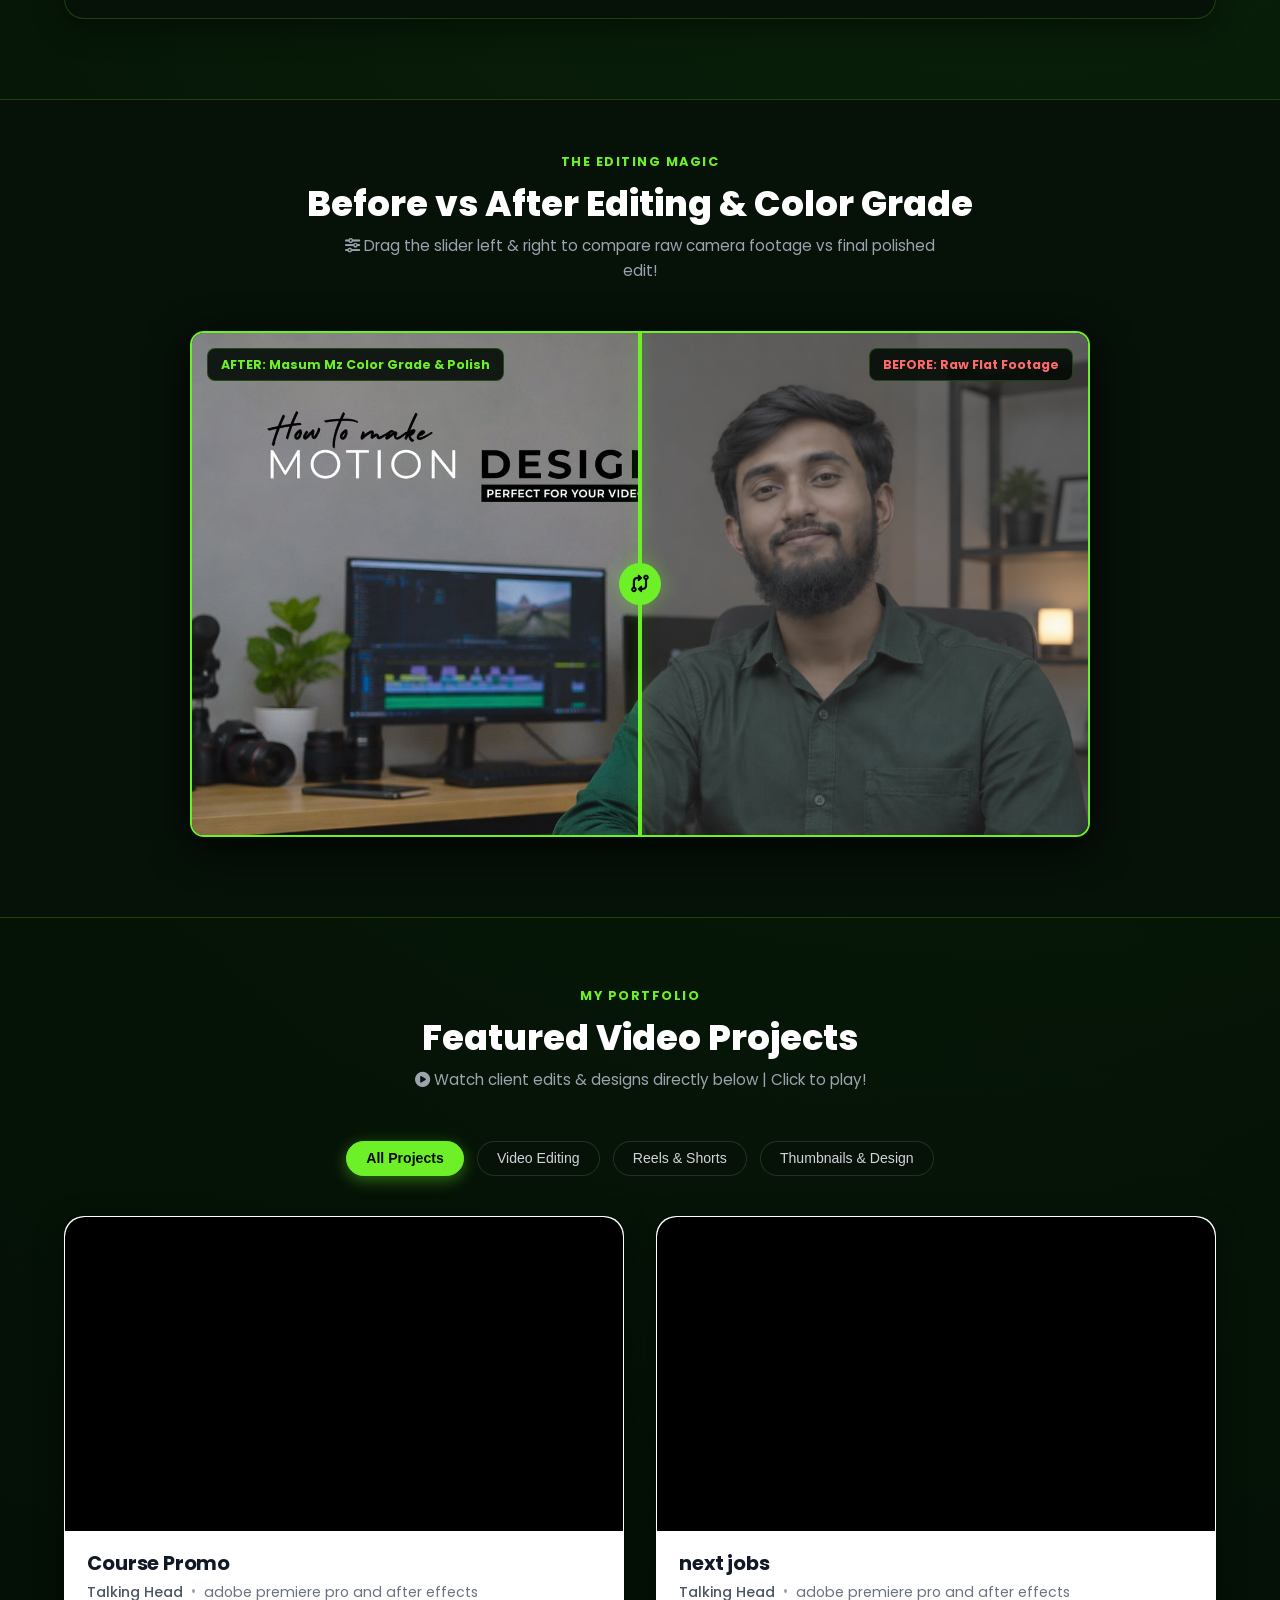
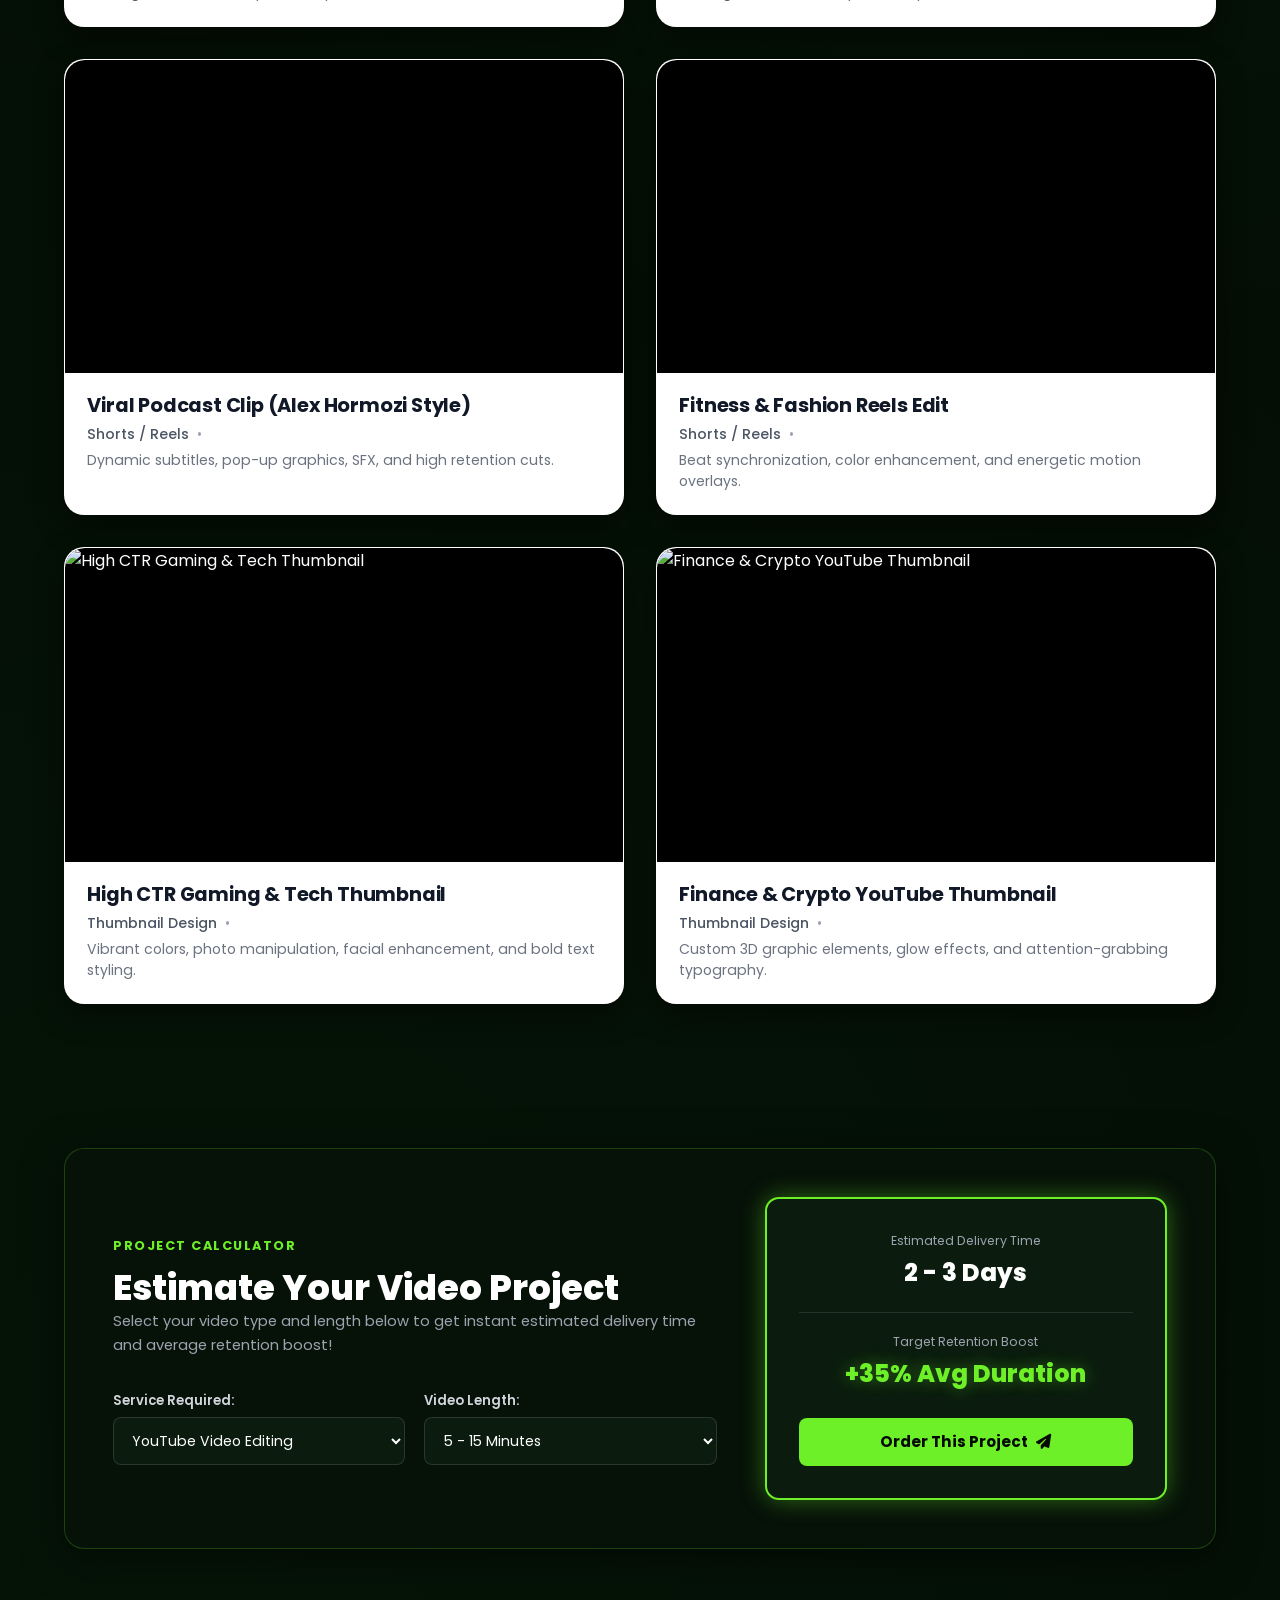
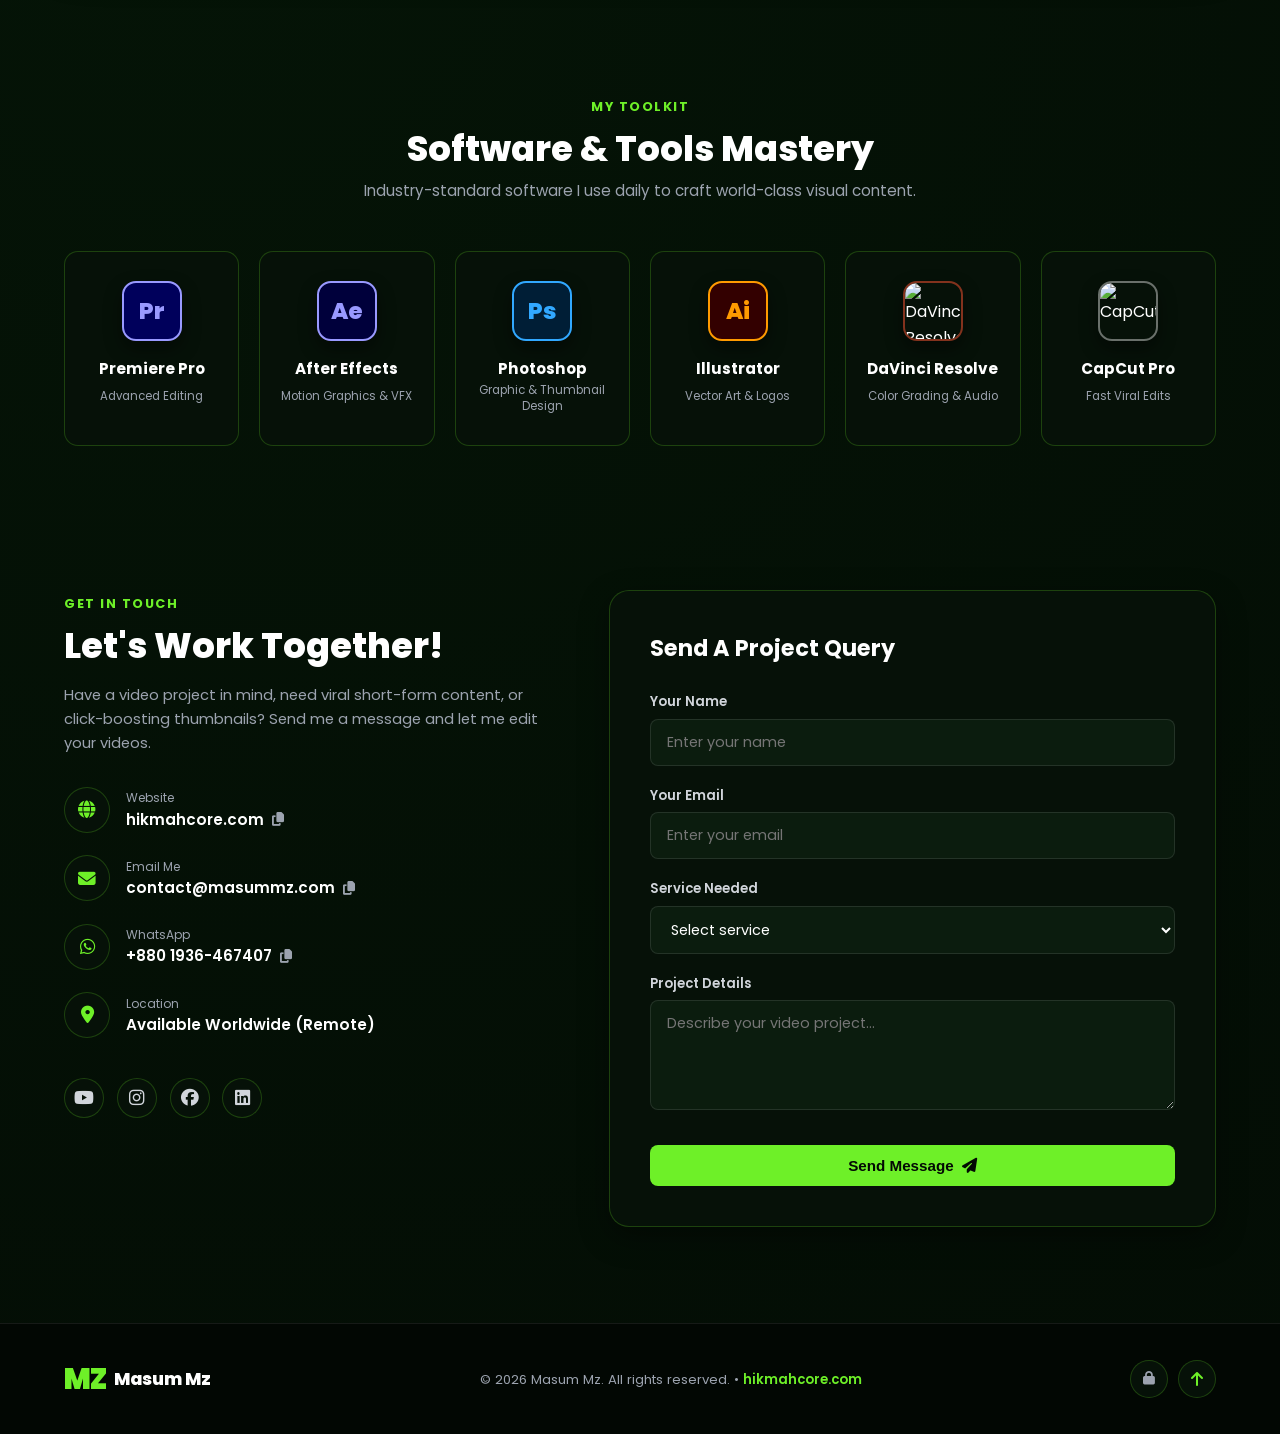
==== commit e39cb142: "Make header logo reload the page on click Co-Authored-By: Claude Opus 5.5 <noreply@anthropic.com> Cl" ====
--- a/public/index.html
+++ b/public/index.html
@@ -39,7 +39,7 @@
   <!-- Sleek Navigation Bar -->
   <header class="navbar">
     <div class="nav-container">
-      <a href="#home" class="logo">
+      <a href="/" class="logo" title="Refresh">
         <img src="assets/Mz Logo 02.png" alt="Masum Mz Logo" class="brand-logo-img">
         <div class="logo-text">
           <span class="brand-name">Masum Mz</span>
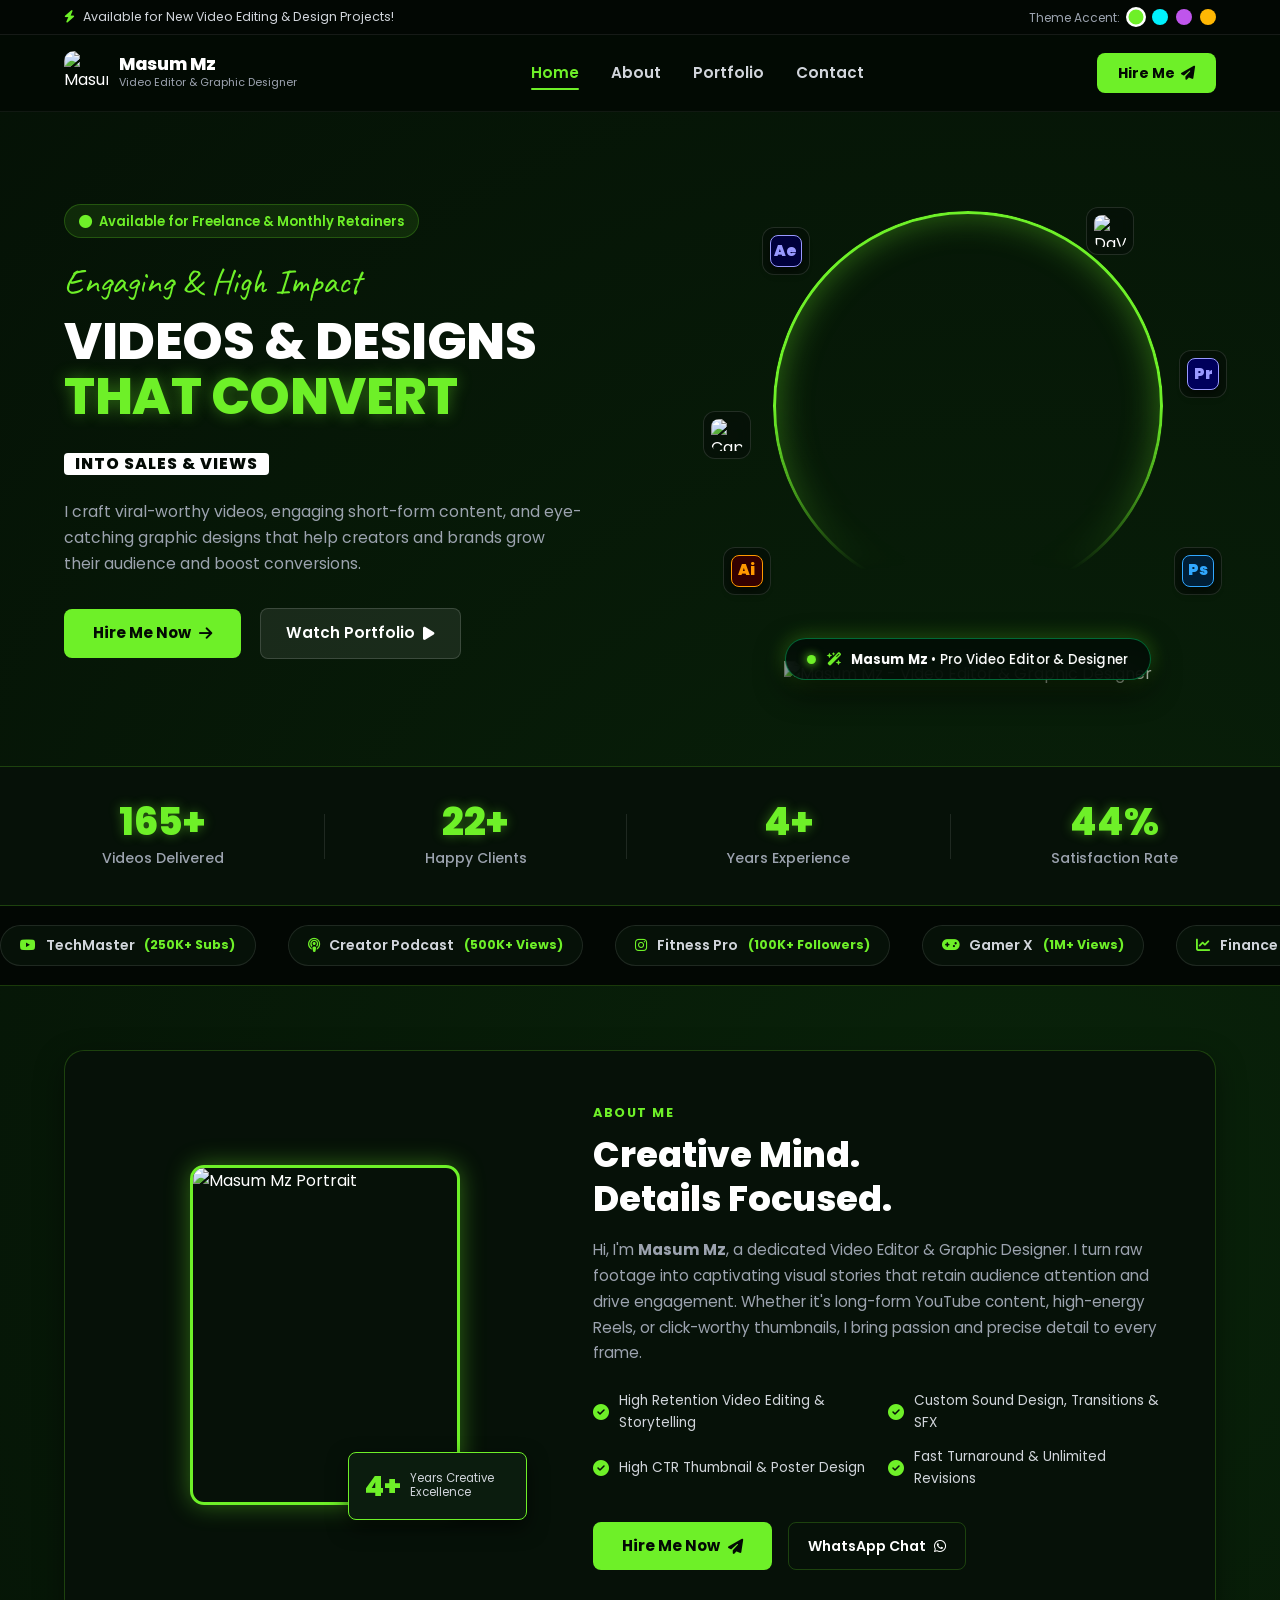
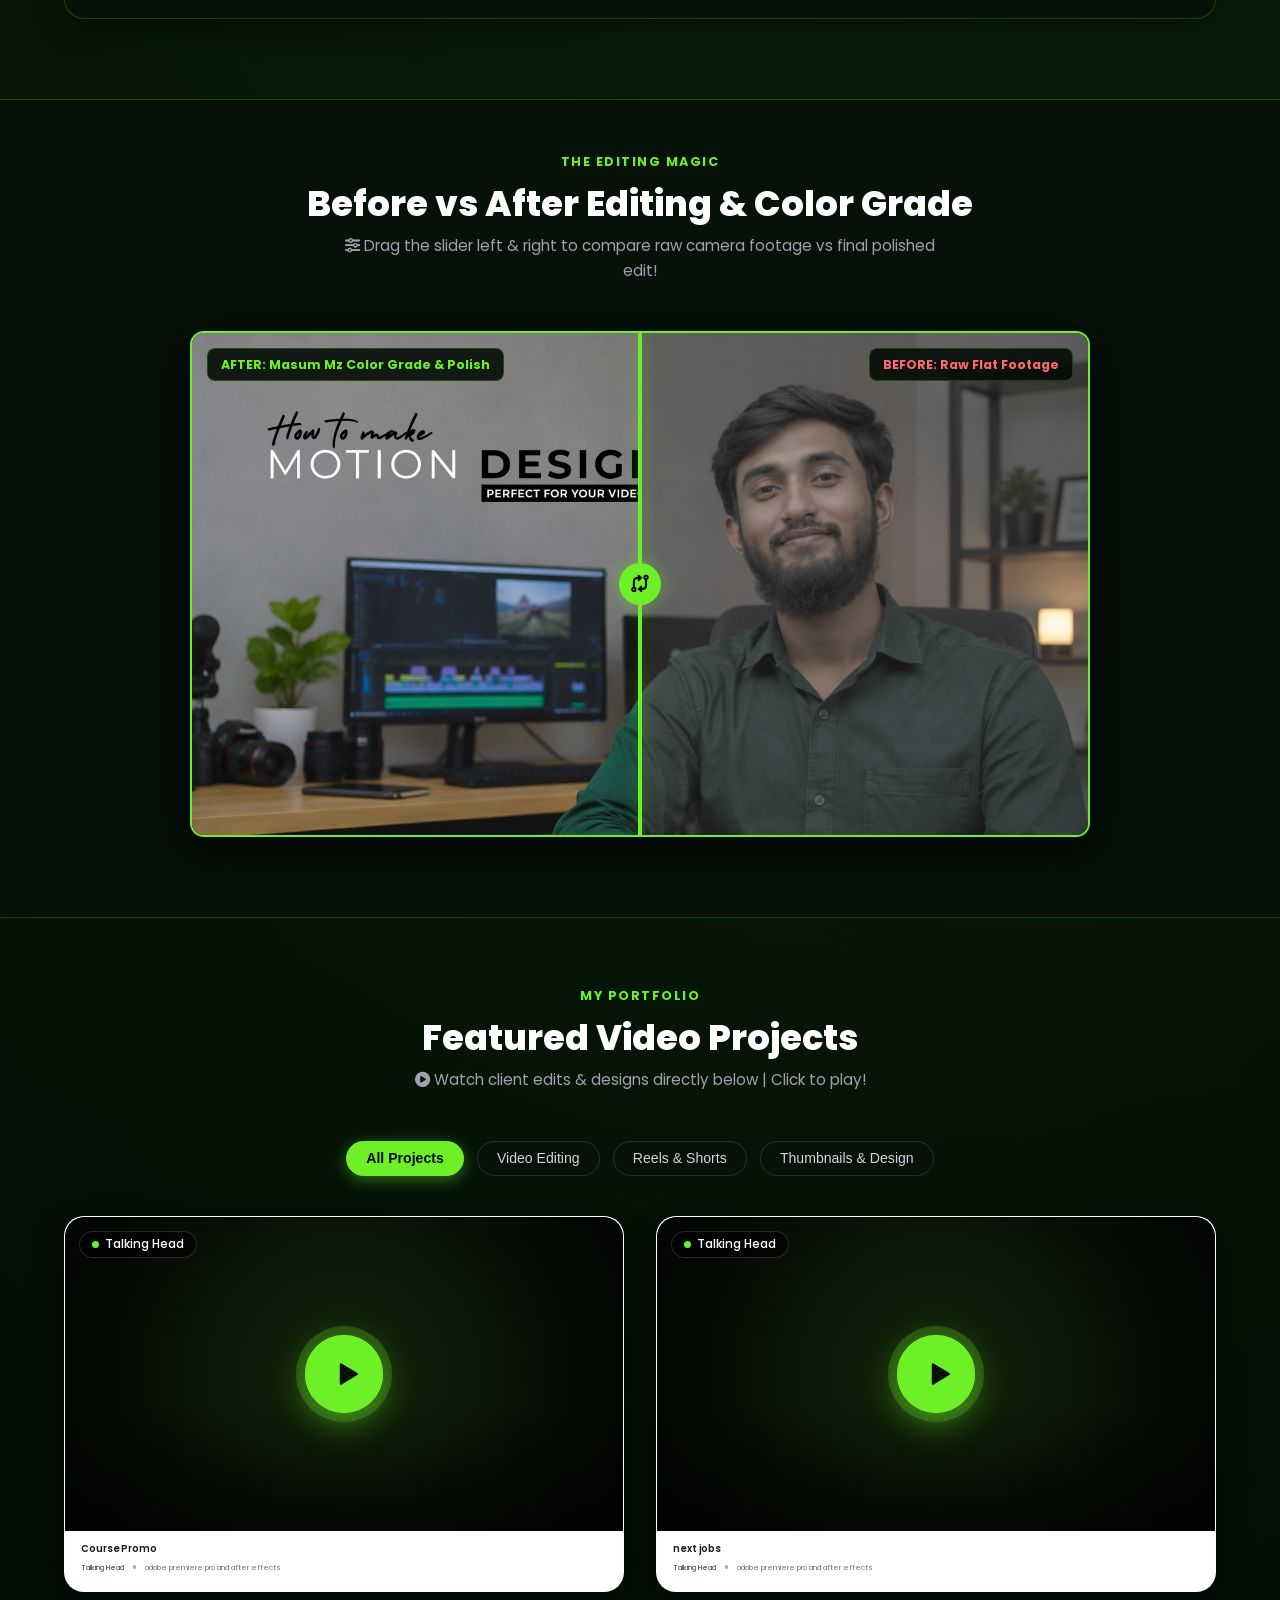
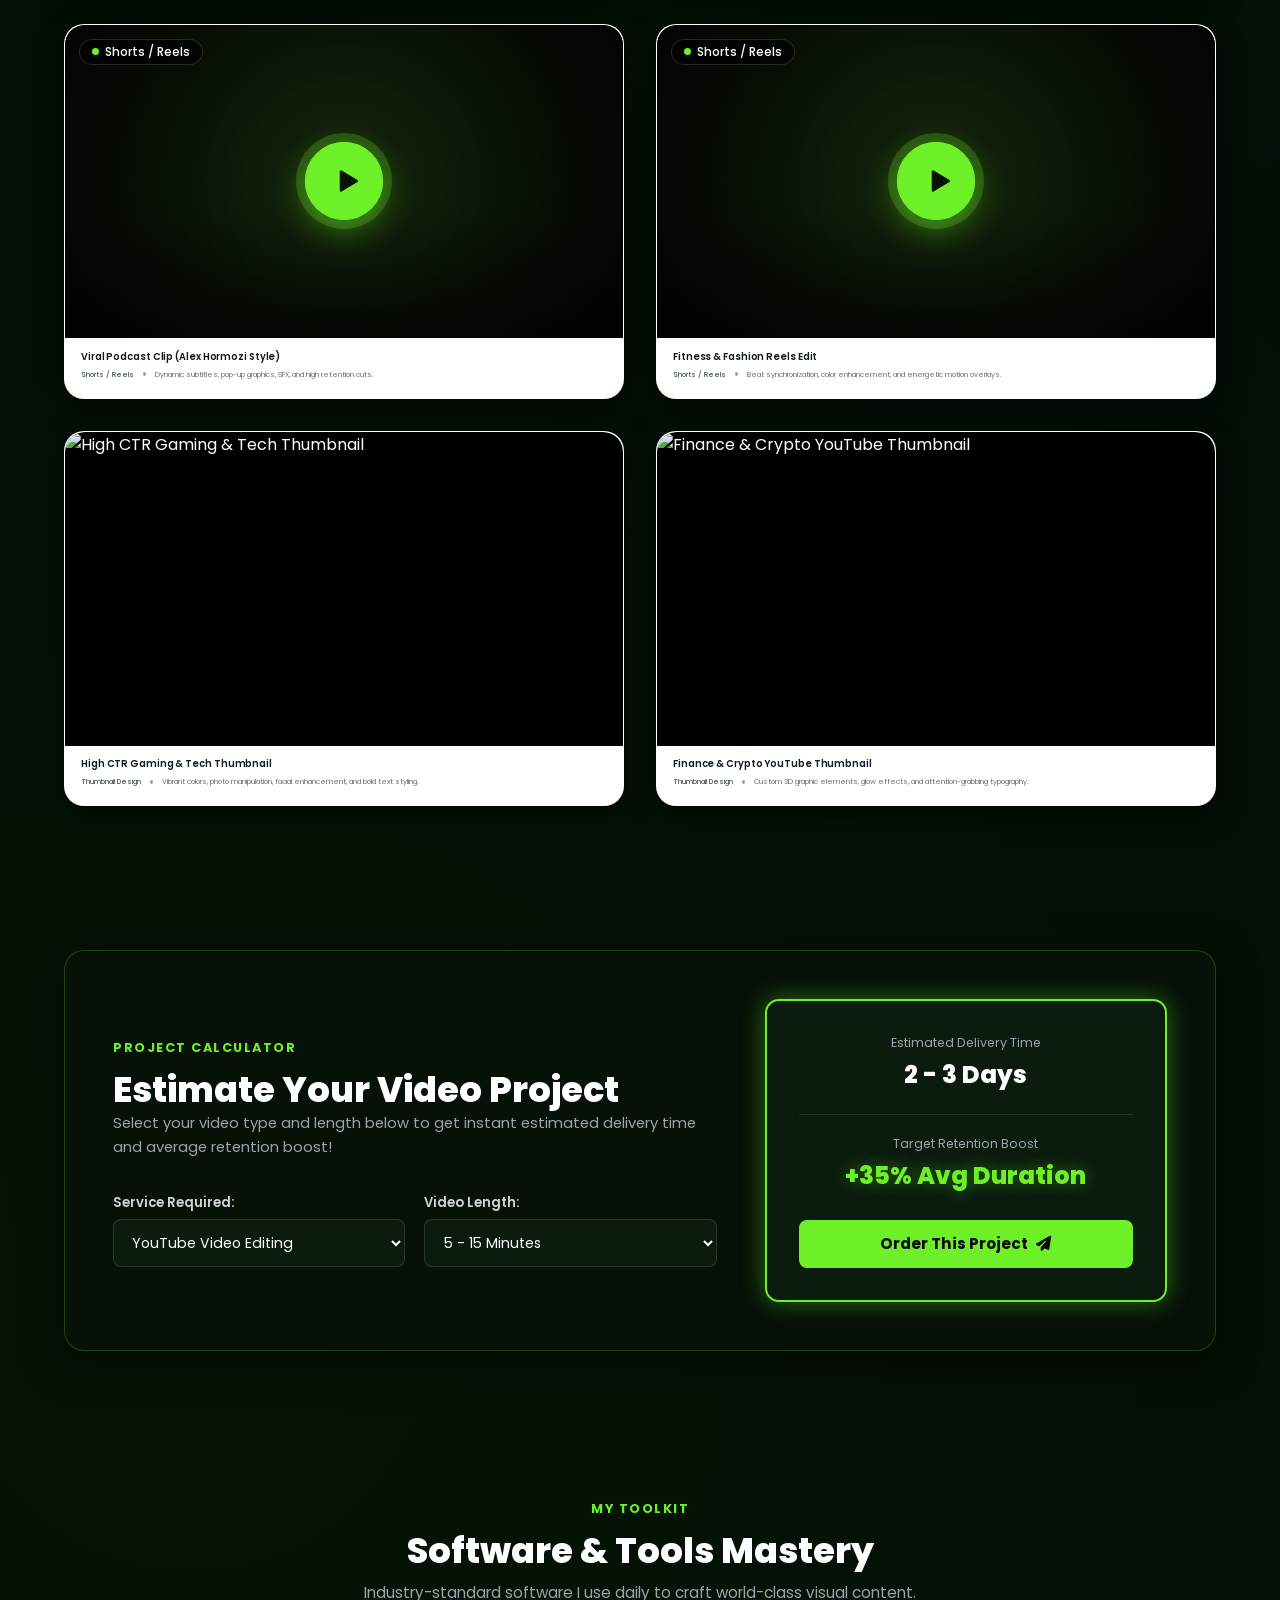
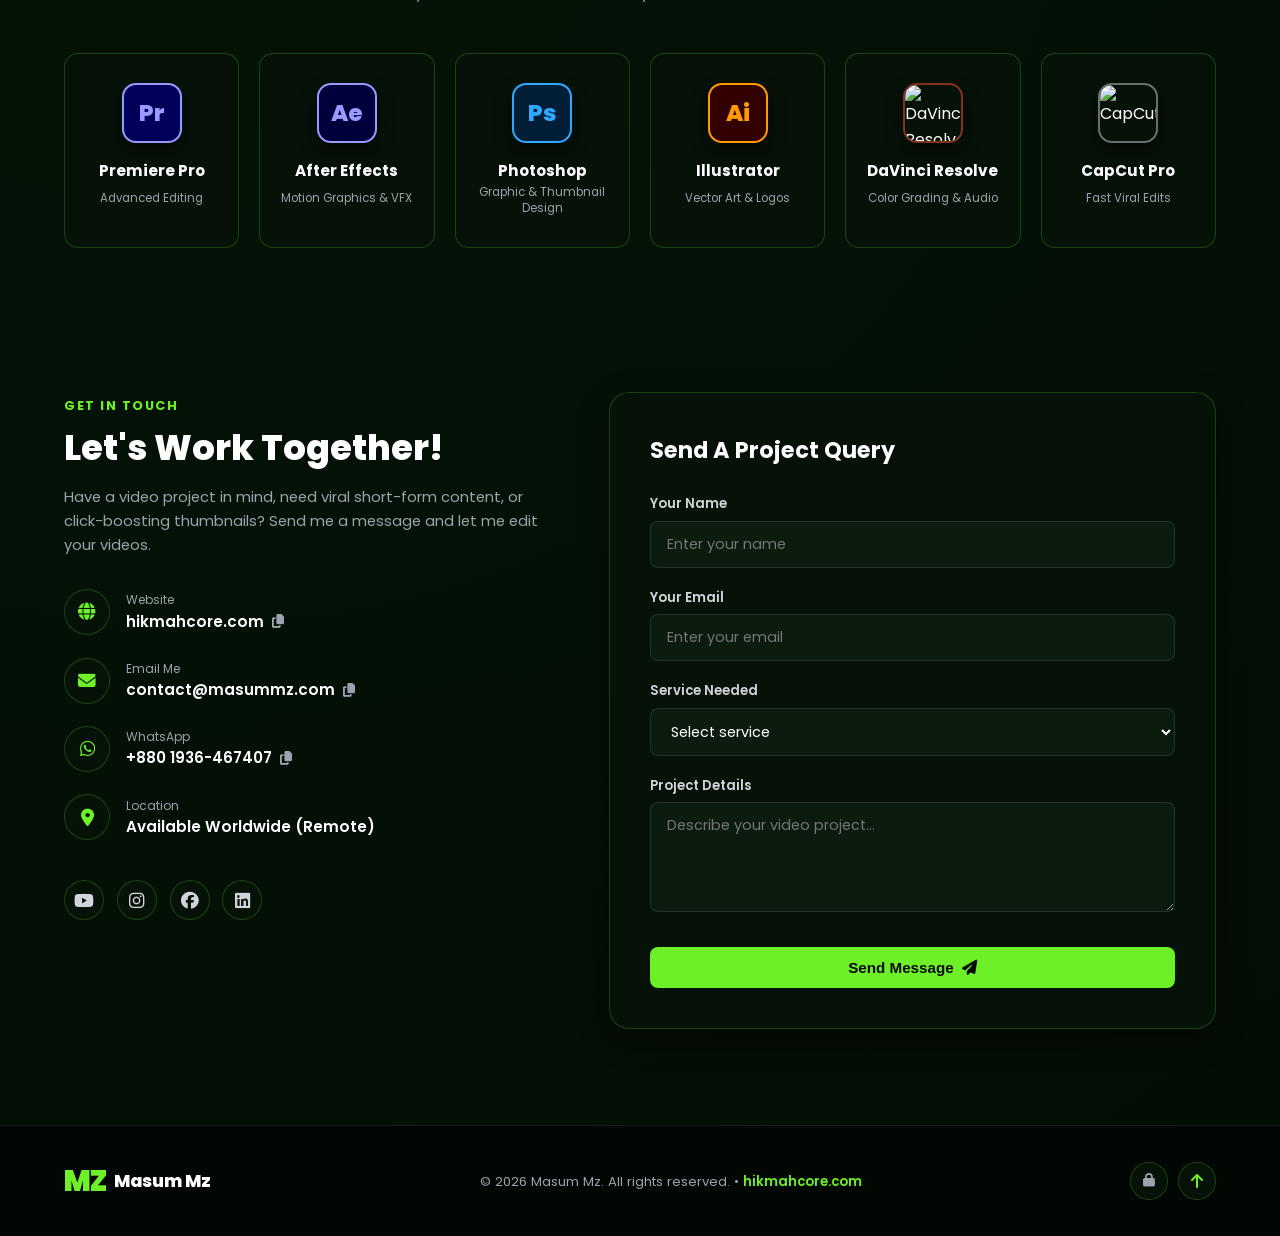
==== commit 3c639d16: "fix(cache): version style.css and script.js URLs so visitors get the latest design The assets are ca" ====
--- a/public/index.html
+++ b/public/index.html
@@ -16,7 +16,7 @@
   <meta property="og:image" content="assets/Website cover photo.jpg">
 
   <title>Masum Mz | Video Editor & Graphic Designer Portfolio</title>
-  <link rel="stylesheet" href="style.css">
+  <link rel="stylesheet" href="style.css?v=20261122b">
   <link rel="stylesheet" href="https://cdn.jsdelivr.net/npm/@fortawesome/fontawesome-free@6.5.1/css/all.min.css">
   <link href="https://fonts.googleapis.com/css2?family=Poppins:wght@300;400;500;600;700;800;900&family=Caveat:wght@600;700&display=swap" rel="stylesheet">
 </head>
@@ -577,6 +577,6 @@
     </div>
   </footer>
 
-  <script src="script.js"></script>
+  <script src="script.js?v=20261122b"></script>
 </body>
 </html>
--- a/public/style.css
+++ b/public/style.css
@@ -1176,8 +1176,178 @@
   background-color: #000000;
 }
 
+/* Video card: clean poster + custom play button (real player loads on click) */
+.video-poster {
+  position: absolute;
+  inset: 0;
+  width: 100%;
+  height: 100%;
+  padding: 0;
+  margin: 0;
+  border: 0;
+  background: radial-gradient(circle at center, #12240b 0%, #050a04 100%);
+  cursor: pointer;
+  overflow: hidden;
+  display: block;
+  font-family: inherit;
+  color: #ffffff;
+}
+
+.portfolio-media .video-poster-img {
+  position: absolute;
+  inset: 0;
+  width: 100%;
+  height: 100%;
+  object-fit: cover;
+  transform: scale(1.01);
+  transition: transform 0.5s ease;
+}
+
+.video-poster-shade {
+  position: absolute;
+  inset: 0;
+  background:
+    radial-gradient(circle at center, rgba(0, 0, 0, 0) 30%, rgba(0, 0, 0, 0.55) 100%),
+    linear-gradient(to top, rgba(0, 0, 0, 0.6) 0%, rgba(0, 0, 0, 0) 40%);
+  transition: background-color 0.3s ease;
+  pointer-events: none;
+}
+
+.video-tag {
+  position: absolute;
+  top: 14px;
+  left: 14px;
+  z-index: 2;
+  display: inline-flex;
+  align-items: center;
+  gap: 6px;
+  padding: 5px 12px;
+  border-radius: 999px;
+  background: rgba(0, 0, 0, 0.6);
+  border: 1px solid rgba(255, 255, 255, 0.15);
+  backdrop-filter: blur(6px);
+  -webkit-backdrop-filter: blur(6px);
+  font-size: 0.75rem;
+  font-weight: 500;
+  line-height: 1.2;
+  pointer-events: none;
+}
+
+.video-tag i {
+  width: 7px;
+  height: 7px;
+  border-radius: 50%;
+  background: var(--primary-green);
+}
+
+.video-play-btn {
+  position: absolute;
+  left: 50%;
+  top: 50%;
+  z-index: 2;
+  width: 78px;
+  height: 78px;
+  margin: -39px 0 0 -39px;
+  border-radius: 50%;
+  background: var(--primary-green);
+  display: grid;
+  place-items: center;
+  box-shadow: 0 0 0 9px rgba(110, 240, 40, 0.22), 0 10px 34px rgba(110, 240, 40, 0.45);
+  transition: transform 0.3s ease, box-shadow 0.3s ease;
+  pointer-events: none;
+}
+
+.video-play-btn::after {
+  content: "";
+  position: absolute;
+  inset: 0;
+  border-radius: 50%;
+  border: 2px solid var(--primary-green);
+  animation: videoPlayPulse 2.2s ease-out infinite;
+}
+
+.video-play-btn svg {
+  width: 30px;
+  height: 30px;
+  margin-left: 4px;
+  fill: #071204;
+}
+
+.video-play-hint {
+  position: absolute;
+  left: 16px;
+  bottom: 14px;
+  z-index: 2;
+  font-size: 0.82rem;
+  font-weight: 600;
+  letter-spacing: 0.02em;
+  opacity: 0;
+  transform: translateY(6px);
+  transition: opacity 0.3s ease, transform 0.3s ease;
+  pointer-events: none;
+}
+
+.portfolio-card:hover .video-poster-img,
+.video-poster:focus-visible .video-poster-img {
+  transform: scale(1.07);
+}
+
+.portfolio-card:hover .video-poster-shade,
+.video-poster:focus-visible .video-poster-shade {
+  background-color: rgba(0, 0, 0, 0.15);
+}
+
+.portfolio-card:hover .video-play-btn,
+.video-poster:focus-visible .video-play-btn {
+  transform: scale(1.12);
+  box-shadow: 0 0 0 12px rgba(110, 240, 40, 0.3), 0 0 50px rgba(110, 240, 40, 0.6);
+}
+
+.portfolio-card:hover .video-play-hint,
+.video-poster:focus-visible .video-play-hint {
+  opacity: 1;
+  transform: translateY(0);
+}
+
+.video-poster:focus-visible {
+  outline: 3px solid var(--primary-green);
+  outline-offset: -3px;
+}
+
+/* Player shown after click sits on top of the poster */
+.inline-player {
+  position: absolute;
+  inset: 0;
+  z-index: 3;
+  background: #000000;
+}
+
+.portfolio-card.playing .video-poster {
+  visibility: hidden;
+}
+
+@keyframes videoPlayPulse {
+  0% { transform: scale(1); opacity: 0.8; }
+  100% { transform: scale(1.7); opacity: 0; }
+}
+
+@media (max-width: 600px) {
+  .video-play-btn {
+    width: 64px;
+    height: 64px;
+    margin: -32px 0 0 -32px;
+  }
+  .video-play-btn svg { width: 24px; height: 24px; }
+}
+
+@media (prefers-reduced-motion: reduce) {
+  .video-play-btn::after { animation: none; opacity: 0; }
+  .portfolio-media .video-poster-img,
+  .video-play-btn { transition: none; }
+}
+
 .portfolio-info {
-  padding: 1.25rem 1.4rem 1.45rem 1.4rem;
+  padding: 0.7rem 1rem 0.8rem 1rem;
   background-color: #ffffff;
   display: flex;
   flex-direction: column;
@@ -1185,16 +1355,19 @@
 }
 
 .portfolio-info h3 {
-  font-size: 1.22rem;
-  font-weight: 700;
+  font-size: 0.60rem;
+  font-weight: 600;
   color: #111827;
-  margin-bottom: 0.35rem;
-  line-height: 1.3;
+  margin-bottom: 0.15rem;
+  line-height: 1.4;
+  white-space: nowrap;
+  text-overflow: ellipsis;
+  overflow: hidden;
   letter-spacing: -0.01em;
 }
 
 .portfolio-meta {
-  font-size: 0.88rem;
+  font-size: 0.45rem;
   color: #6b7280;
   font-weight: 400;
   line-height: 1.45;
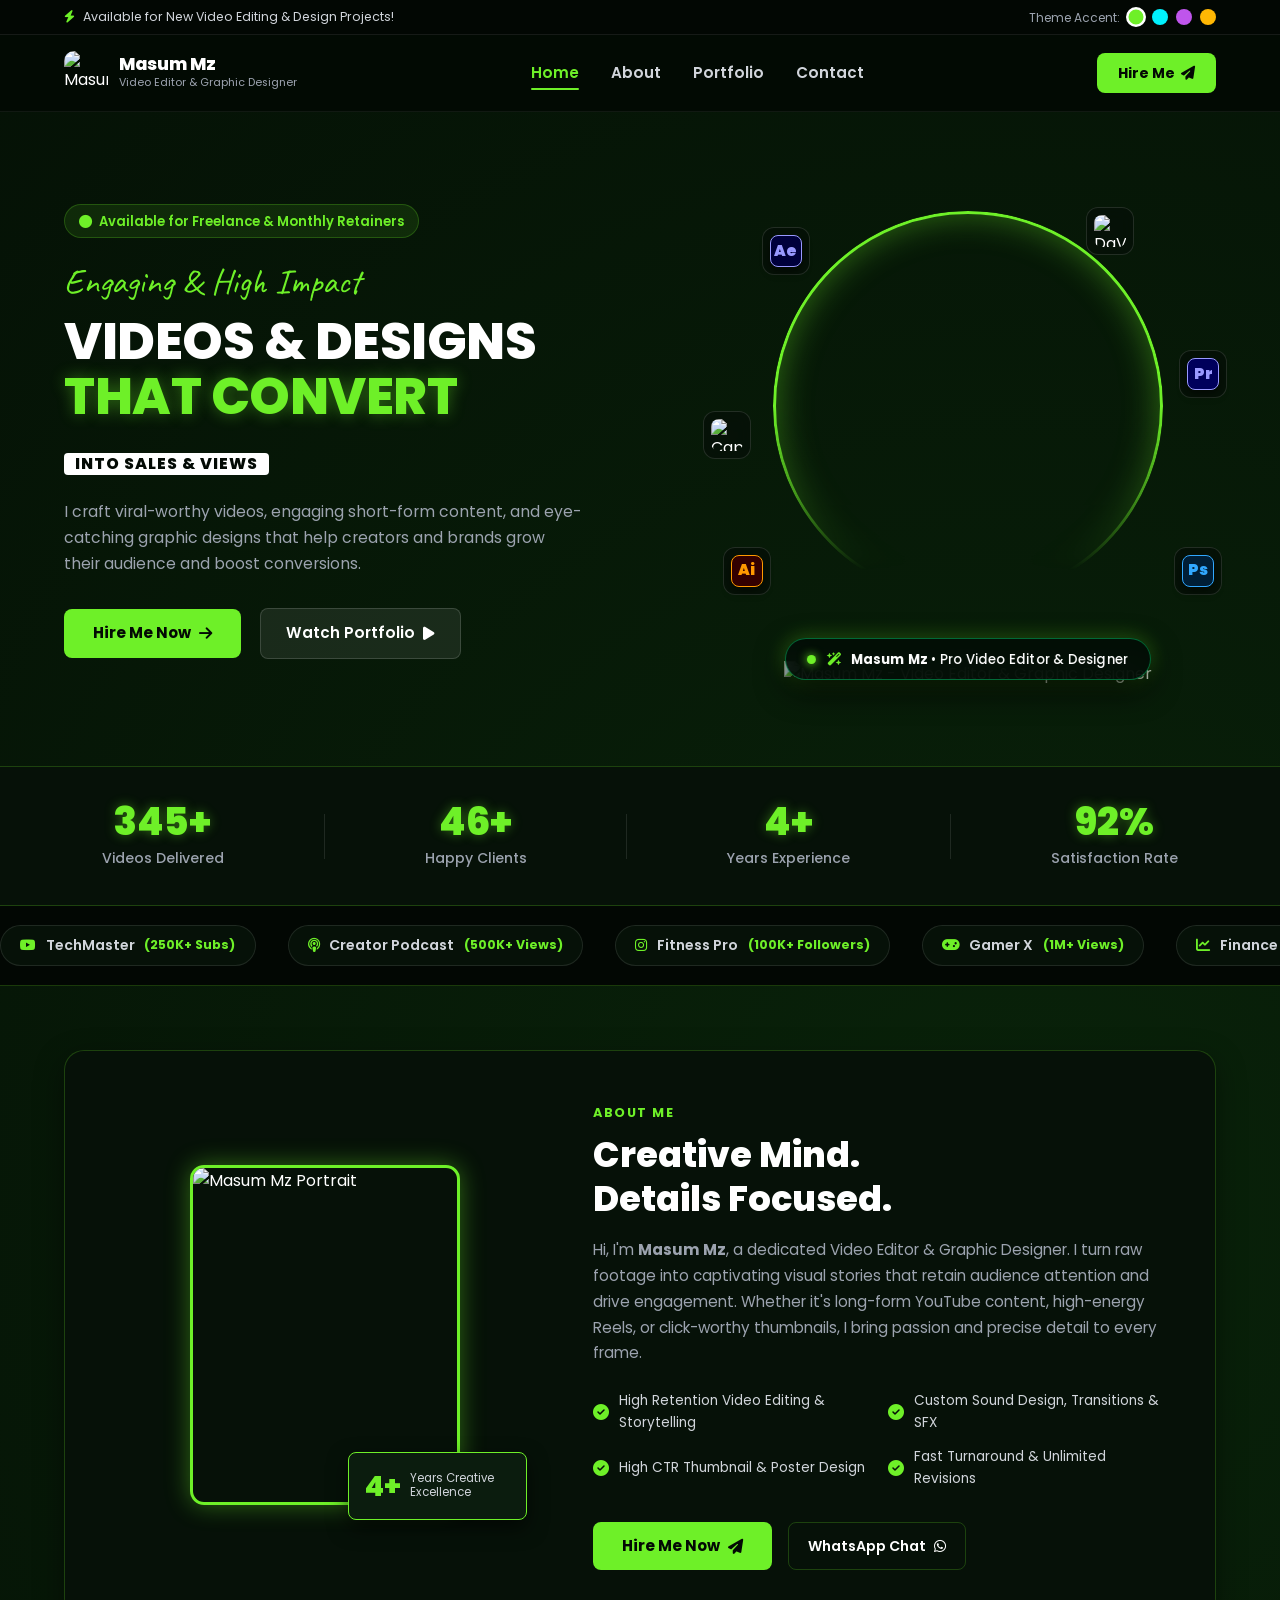
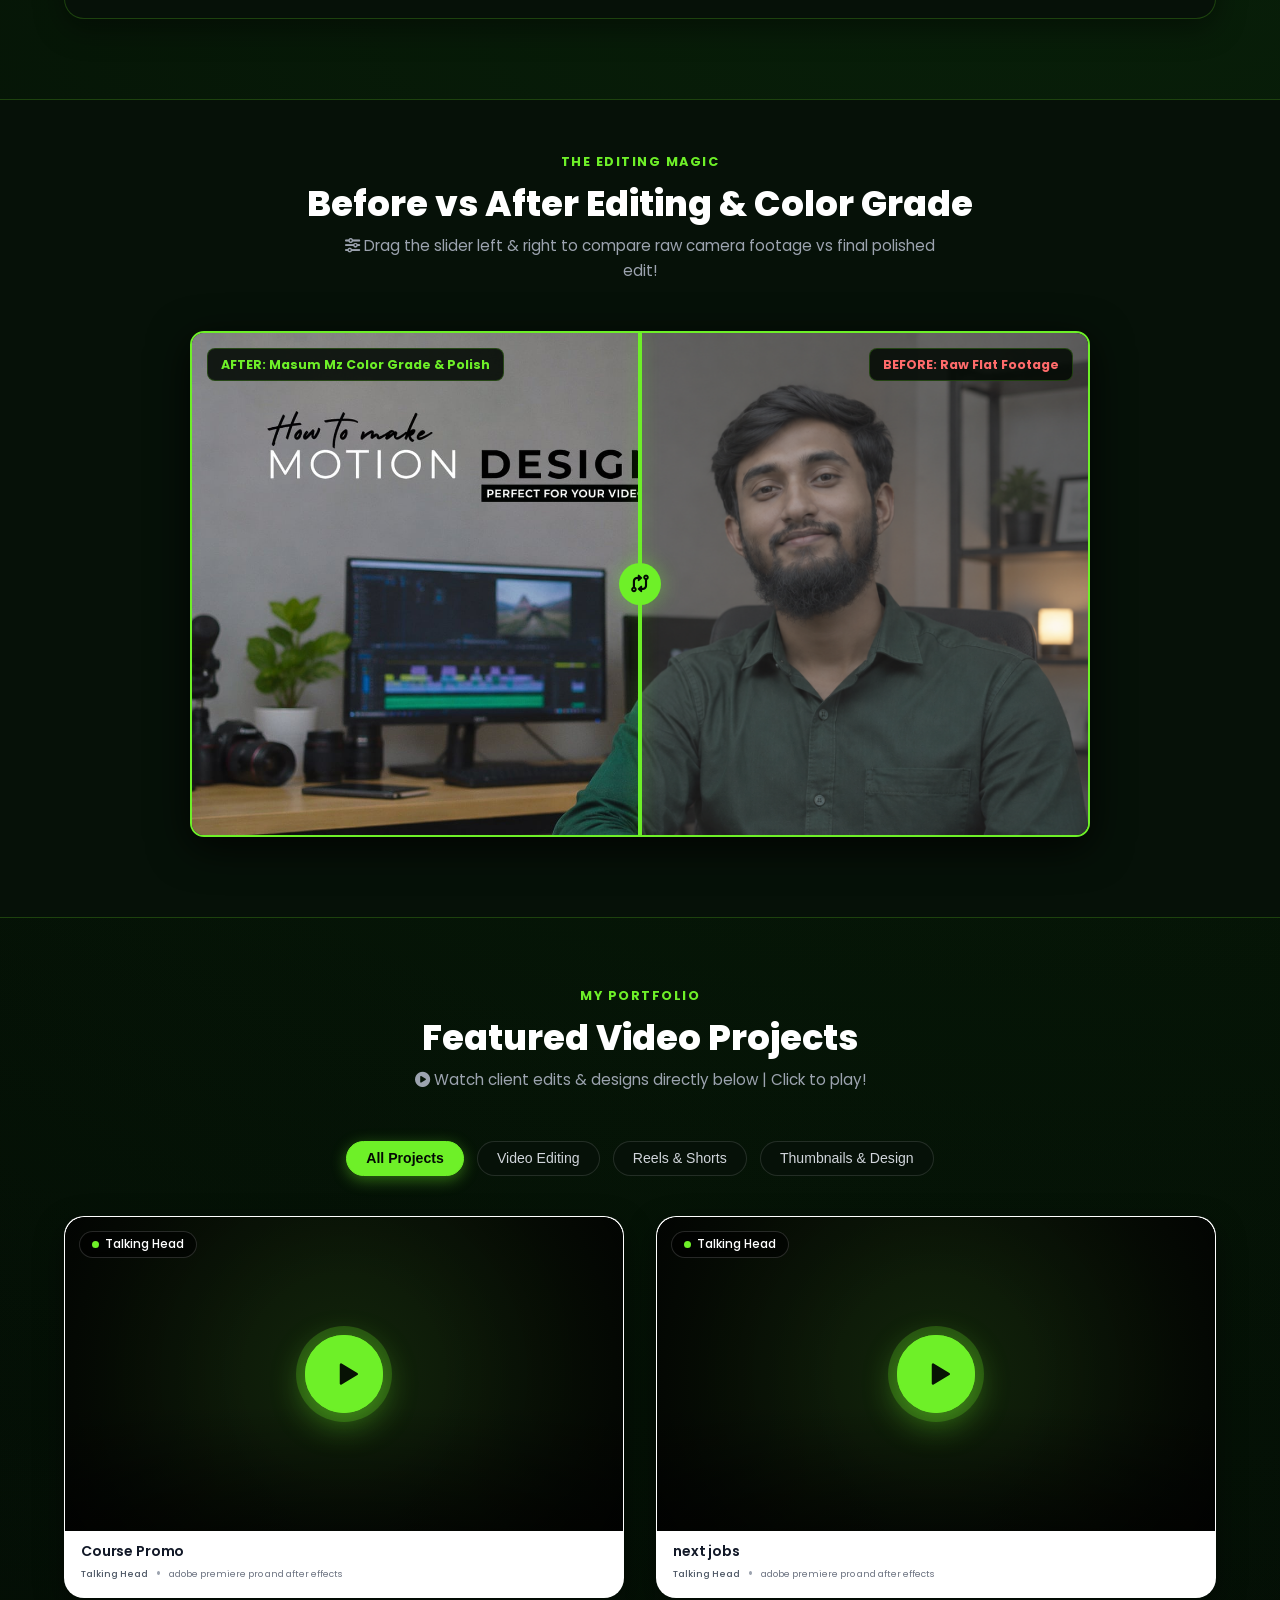
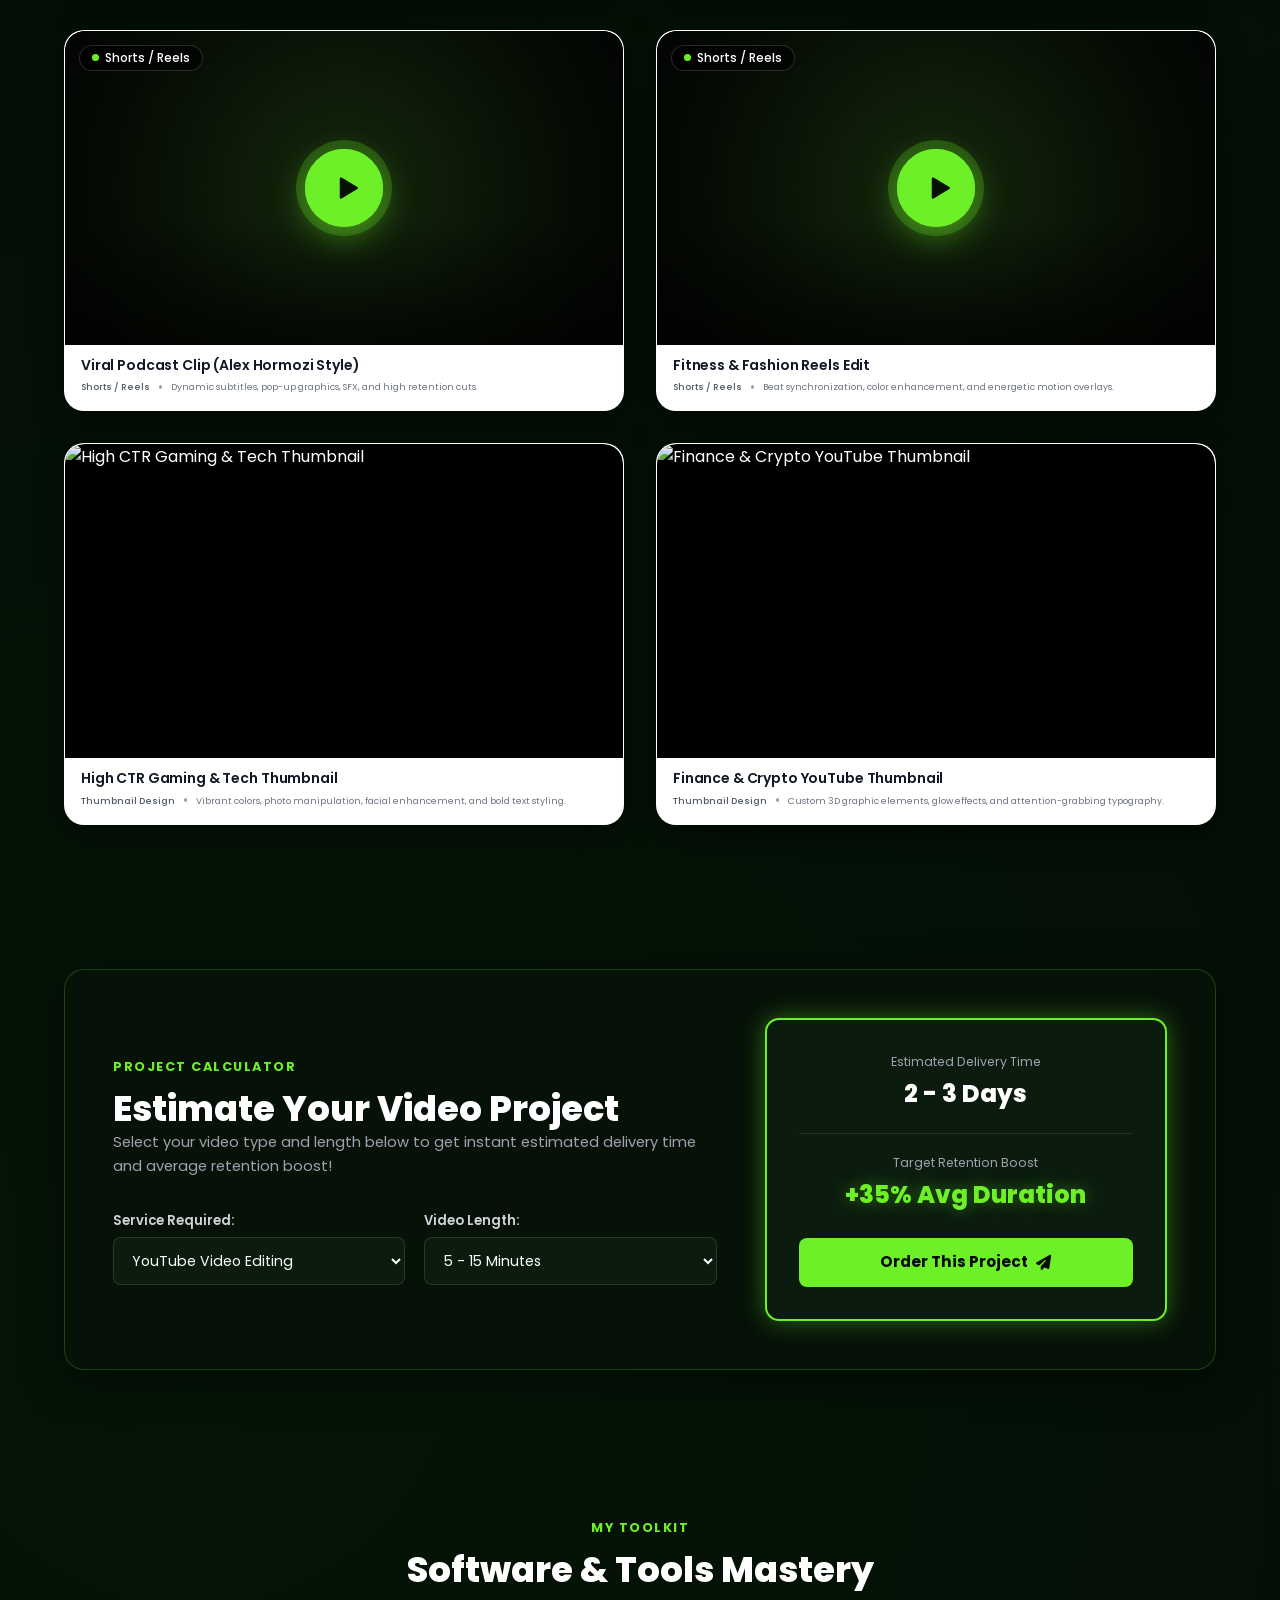
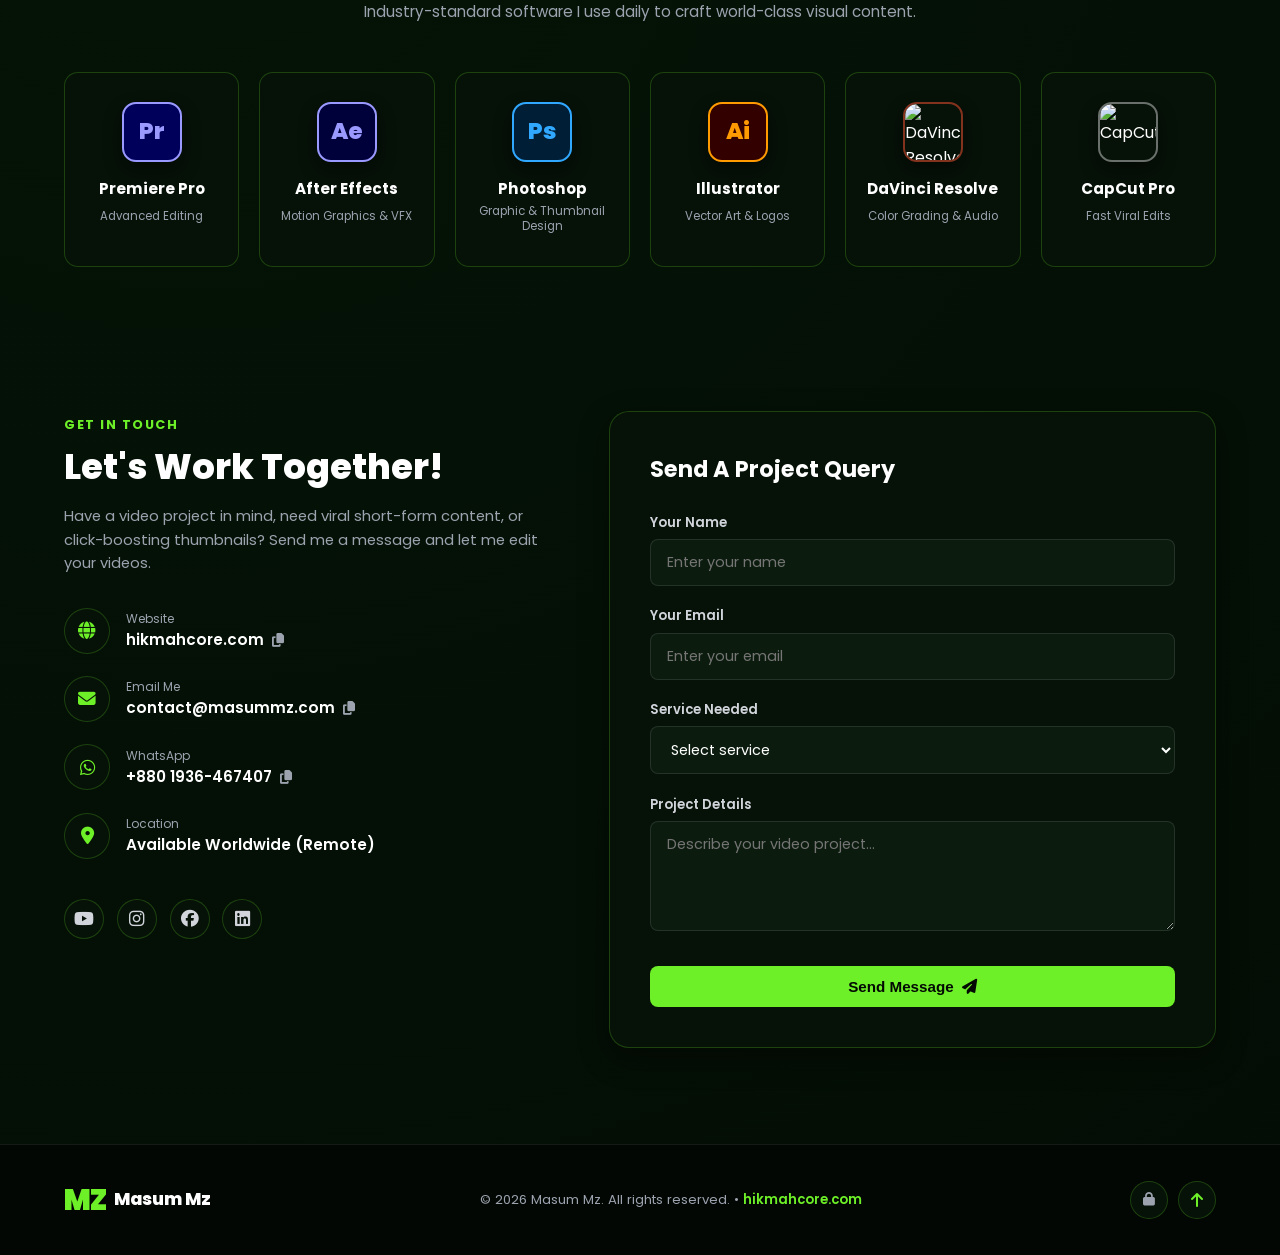
==== commit 59f83f62: "style(portfolio): card title 14px, meta 9px Co-Authored-By: Claude Opus 5.5 <noreply@anthropic.com> " ====
--- a/public/index.html
+++ b/public/index.html
@@ -16,7 +16,7 @@
   <meta property="og:image" content="assets/Website cover photo.jpg">
 
   <title>Masum Mz | Video Editor & Graphic Designer Portfolio</title>
-  <link rel="stylesheet" href="style.css?v=20261122b">
+  <link rel="stylesheet" href="style.css?v=20261122c">
   <link rel="stylesheet" href="https://cdn.jsdelivr.net/npm/@fortawesome/fontawesome-free@6.5.1/css/all.min.css">
   <link href="https://fonts.googleapis.com/css2?family=Poppins:wght@300;400;500;600;700;800;900&family=Caveat:wght@600;700&display=swap" rel="stylesheet">
 </head>
@@ -577,6 +577,6 @@
     </div>
   </footer>
 
-  <script src="script.js?v=20261122b"></script>
+  <script src="script.js?v=20261122c"></script>
 </body>
 </html>
--- a/public/style.css
+++ b/public/style.css
@@ -1355,7 +1355,7 @@
 }
 
 .portfolio-info h3 {
-  font-size: 0.60rem;
+  font-size: 14px;
   font-weight: 600;
   color: #111827;
   margin-bottom: 0.15rem;
@@ -1367,7 +1367,7 @@
 }
 
 .portfolio-meta {
-  font-size: 0.45rem;
+  font-size: 9px;
   color: #6b7280;
   font-weight: 400;
   line-height: 1.45;
